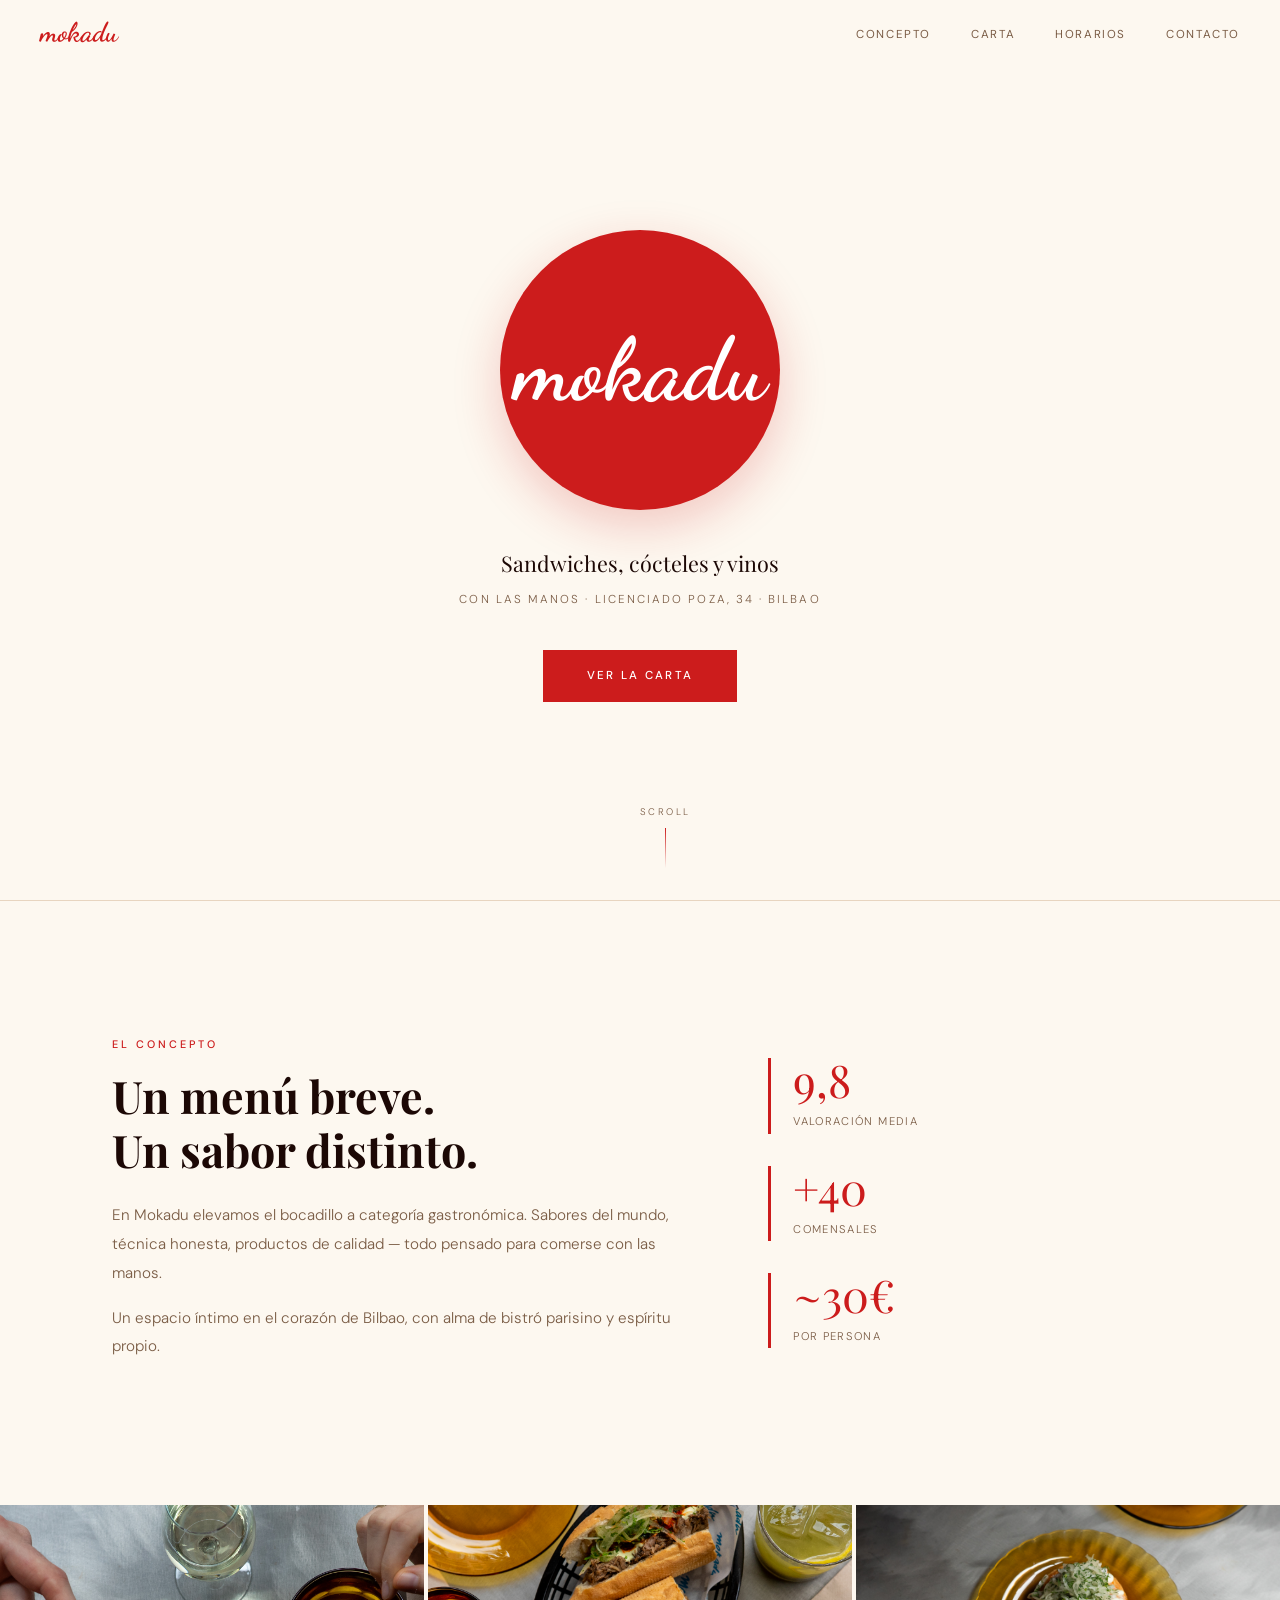
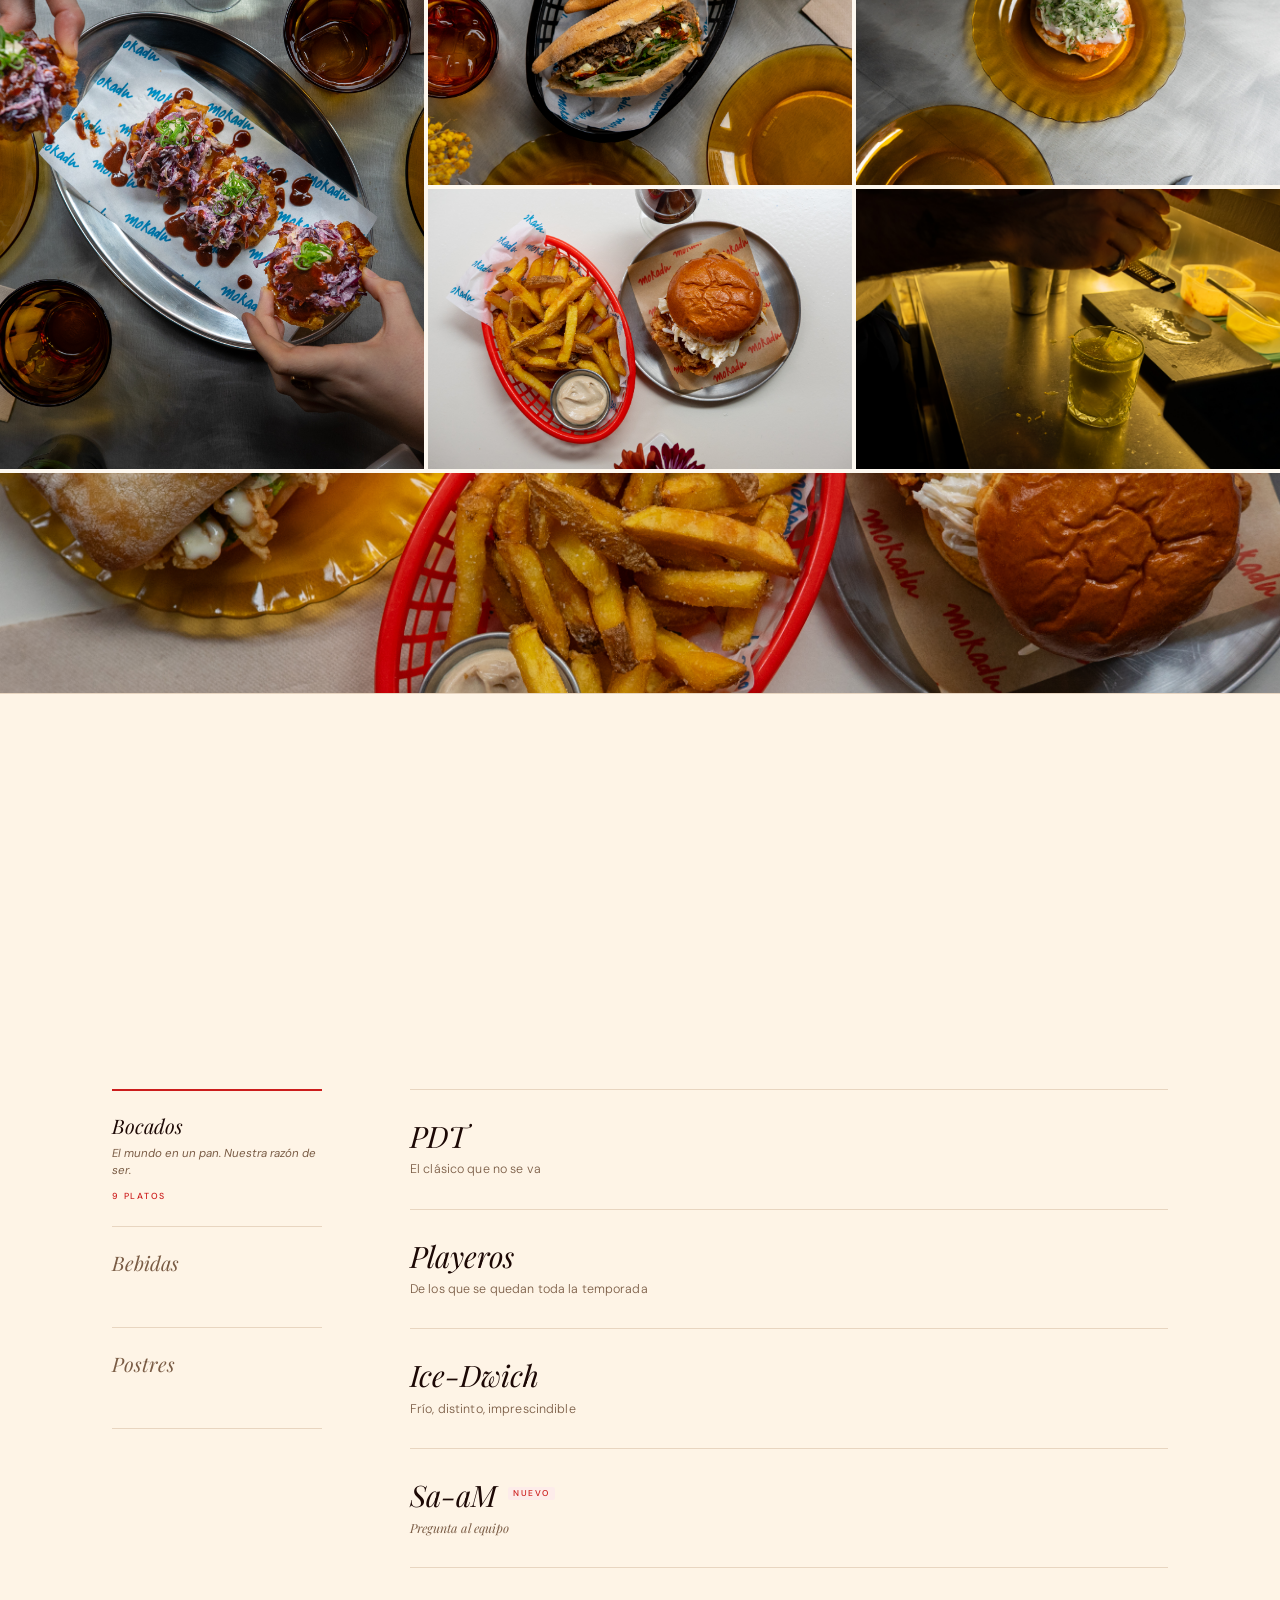
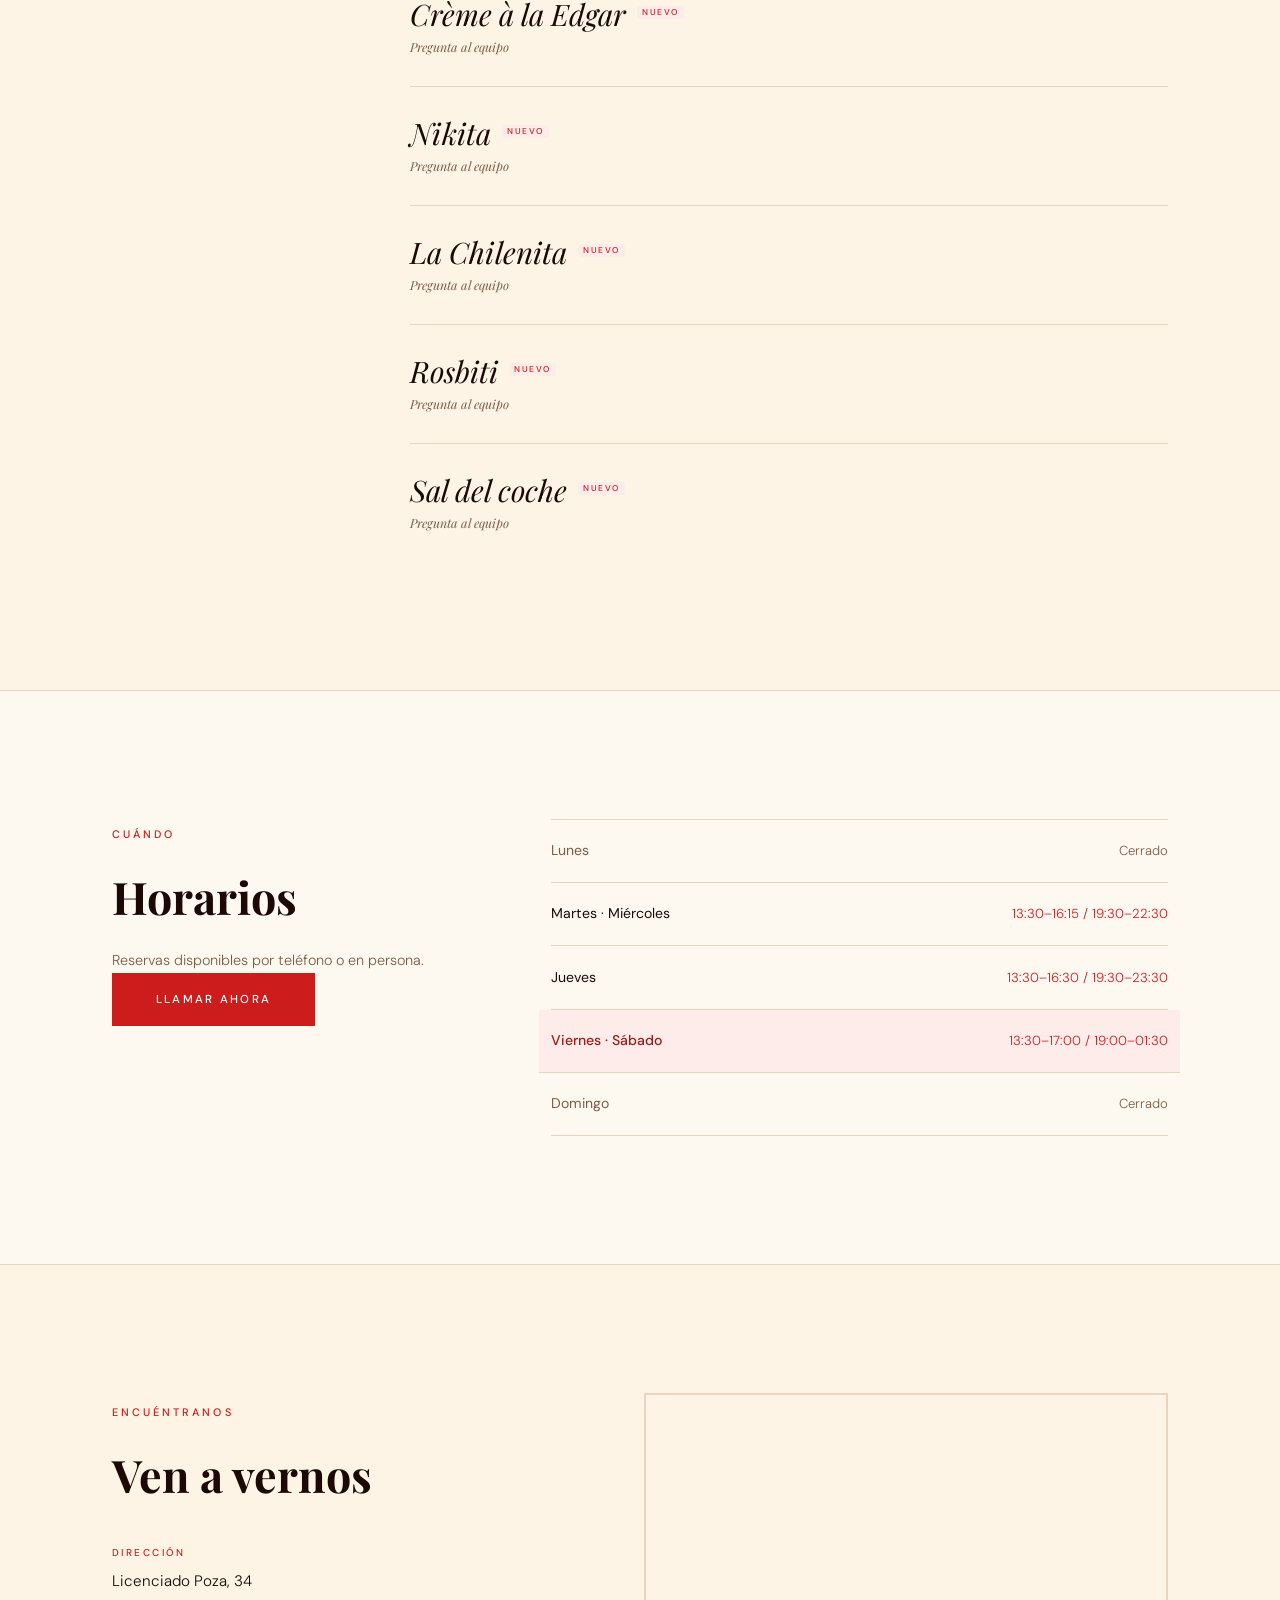
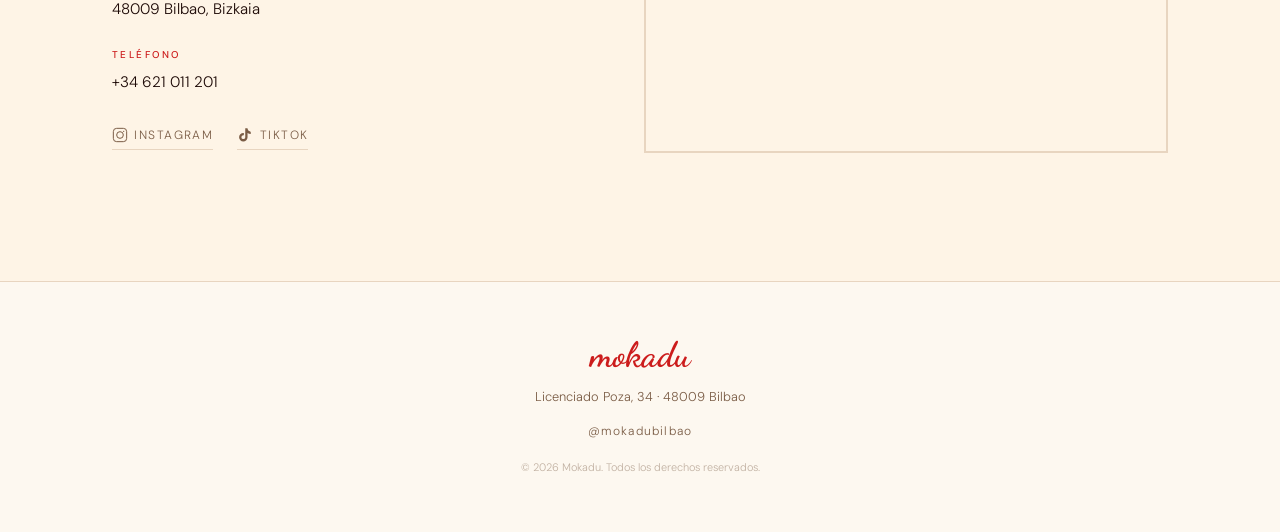
==== index.html @ d7fc2dd3 "redesign: carta — nav lateral, Playfair italic, animación fade escalonada Layout de dos columnas: na" ====
<!DOCTYPE html>
<html lang="es">
<head>
  <meta charset="UTF-8">
  <meta name="viewport" content="width=device-width, initial-scale=1.0">
  <meta name="description" content="MOKADU — Sandwiches, cócteles y vinos. Licenciado Poza, 34 · Bilbao.">
  <title>MOKADU — Bilbao</title>
  <link rel="preconnect" href="https://fonts.googleapis.com">
  <link rel="preconnect" href="https://fonts.gstatic.com" crossorigin>
  <link href="https://fonts.googleapis.com/css2?family=Dancing+Script:wght@700&family=Playfair+Display:ital,wght@0,400;0,700;1,400&family=DM+Sans:opsz,wght@9..40,300;9..40,400;9..40,500&display=swap" rel="stylesheet">
  <link rel="icon" type="image/svg+xml" href="favicon.svg">
  <link rel="stylesheet" href="css/style.css">
</head>
<body>

  <!-- NAV -->
  <nav id="nav">
    <a href="#hero" class="nav-logo">mokadu</a>
    <button class="nav-toggle" aria-label="Abrir menú" aria-expanded="false">
      <span></span><span></span><span></span>
    </button>
    <ul class="nav-links" role="list">
      <li><a href="#concepto">Concepto</a></li>
      <li><a href="#carta">Carta</a></li>
      <li><a href="#horarios">Horarios</a></li>
      <li><a href="#contacto">Contacto</a></li>
    </ul>
  </nav>

  <!-- HERO -->
  <section id="hero">
    <div class="hero-content">
      <div class="hero-logo-circle" aria-label="Mokadu">
        <span>mokadu</span>
      </div>
      <p class="hero-tagline">Sandwiches, cócteles y vinos</p>
      <p class="hero-sub">Con las manos · Licenciado Poza, 34 · Bilbao</p>
      <a href="#carta" class="btn-primary">Ver la carta</a>
    </div>
    <div class="hero-scroll" aria-hidden="true">
      <span>Scroll</span>
      <div class="scroll-line"></div>
    </div>
  </section>

  <!-- CONCEPTO -->
  <section id="concepto">
    <div class="container">
      <div class="concepto-grid">
        <div class="concepto-text reveal">
          <span class="section-label">El concepto</span>
          <h2>Un menú breve.<br>Un sabor distinto.</h2>
          <p>En Mokadu elevamos el bocadillo a categoría gastronómica. Sabores del mundo, técnica honesta, productos de calidad — todo pensado para comerse con las manos.</p>
          <p>Un espacio íntimo en el corazón de Bilbao, con alma de bistró parisino y espíritu propio.</p>
        </div>
        <div class="concepto-stats reveal">
          <div class="stat">
            <span class="stat-number">9,8</span>
            <span class="stat-label">Valoración media</span>
          </div>
          <div class="stat">
            <span class="stat-number">+40</span>
            <span class="stat-label">Comensales</span>
          </div>
          <div class="stat">
            <span class="stat-number">~30€</span>
            <span class="stat-label">Por persona</span>
          </div>
        </div>
      </div>
    </div>
  </section>

  <!-- FOTOS -->
  <section id="fotos" class="fotos-section">
    <div class="fotos-grid">
      <div class="foto-slot foto-slot--tall">
        <img src="img/foto-playeros.jpg" alt="Playeros — manos compartiendo el bocado estrella de Mokadu">
      </div>
      <div class="foto-slot">
        <img src="img/foto-porco-rosso.jpg" alt="Porco Rosso — bocadillo de cerdo deshilachado con encurtidos y cebolla">
      </div>
      <div class="foto-slot">
        <img src="img/foto-tostada.jpg" alt="Tostada Mokadu — presentación minimalista sobre plato ámbar">
      </div>
      <div class="foto-slot">
        <img src="img/foto-pdt.jpg" alt="PDT — bocadillo clásico con patatas fritas Mokadu">
      </div>
      <div class="foto-slot">
        <img src="img/foto-bar.jpg" alt="La barra de Mokadu — preparando cócteles de autor">
      </div>
      <div class="foto-slot foto-slot--wide">
        <img src="img/foto-mesa.jpg" alt="Mesa completa en Mokadu — bocadillos, patatas y vino">
      </div>
    </div>
  </section>

  <!-- CARTA -->
  <section id="carta">
    <div class="container">

      <div class="carta-header-inner reveal">
        <span class="section-label">Para picar</span>
        <h2>La carta</h2>
        <div class="title-rule">
          <span class="season">Verano · 2026</span>
        </div>
        <p class="carta-subtitle">Breve. Honesta. Siempre fresca.</p>
      </div>

      <div class="carta-grid reveal">

        <nav class="carta-nav" role="tablist" aria-label="Categorías de la carta">
          <button class="nav-btn active" data-tab="bocados" role="tab" aria-selected="true" aria-controls="panel-bocados">
            <span class="nav-name">Bocados</span>
            <span class="nav-desc">El mundo en un pan. Nuestra razón de ser.</span>
            <span class="nav-count">9 platos</span>
          </button>
          <button class="nav-btn" data-tab="bebidas" role="tab" aria-selected="false" aria-controls="panel-bebidas">
            <span class="nav-name">Bebidas</span>
            <span class="nav-desc">Cócteles de autor y vinos de pequeños productores.</span>
            <span class="nav-count">6 opciones</span>
          </button>
          <button class="nav-btn" data-tab="postres" role="tab" aria-selected="false" aria-controls="panel-postres">
            <span class="nav-name">Postres</span>
            <span class="nav-desc">Para cerrar con algo dulce y con carácter.</span>
            <span class="nav-count">2 dulces</span>
          </button>
        </nav>

        <div class="carta-panel">

          <ul class="dish-list active" id="panel-bocados" role="tabpanel">
            <li class="dish-item">
              <p class="dish-name">PDT</p>
              <p class="dish-desc">El clásico que no se va</p>
            </li>
            <li class="dish-item">
              <p class="dish-name">Playeros</p>
              <p class="dish-desc">De los que se quedan toda la temporada</p>
            </li>
            <li class="dish-item">
              <p class="dish-name">Ice-Dwich</p>
              <p class="dish-desc">Frío, distinto, imprescindible</p>
            </li>
            <li class="dish-item">
              <p class="dish-name">Sa-aM <span class="dish-tag">Nuevo</span></p>
              <p class="dish-ask">Pregunta al equipo</p>
            </li>
            <li class="dish-item">
              <p class="dish-name">Crème à la Edgar <span class="dish-tag">Nuevo</span></p>
              <p class="dish-ask">Pregunta al equipo</p>
            </li>
            <li class="dish-item">
              <p class="dish-name">Nikita <span class="dish-tag">Nuevo</span></p>
              <p class="dish-ask">Pregunta al equipo</p>
            </li>
            <li class="dish-item">
              <p class="dish-name">La Chilenita <span class="dish-tag">Nuevo</span></p>
              <p class="dish-ask">Pregunta al equipo</p>
            </li>
            <li class="dish-item">
              <p class="dish-name">Rosbiti <span class="dish-tag">Nuevo</span></p>
              <p class="dish-ask">Pregunta al equipo</p>
            </li>
            <li class="dish-item">
              <p class="dish-name">Sal del coche <span class="dish-tag">Nuevo</span></p>
              <p class="dish-ask">Pregunta al equipo</p>
            </li>
          </ul>

          <ul class="dish-list" id="panel-bebidas" role="tabpanel">
            <li class="dish-item">
              <p class="dish-name">Espresso Martini</p>
              <p class="dish-desc">Vodka · licor de café · espresso</p>
            </li>
            <li class="dish-item">
              <p class="dish-name">Margabirra</p>
              <p class="dish-desc">Margarita frozen con cerveza artesana</p>
            </li>
            <li class="dish-item">
              <p class="dish-name">Margarita Frozen</p>
              <p class="dish-desc">Tequila · triple sec · lima</p>
            </li>
            <li class="dish-item">
              <p class="dish-name">Porn Star</p>
              <p class="dish-desc">Vodka · fruta de la pasión · prosecco</p>
            </li>
            <li class="dish-item">
              <p class="dish-name">Lemonada de Albahaca</p>
              <p class="dish-desc">Sin alcohol · limón · albahaca fresca · soda</p>
            </li>
            <li class="dish-item">
              <p class="dish-name">Vinos</p>
              <p class="dish-desc">Selección de pequeños productores curada por Inés</p>
            </li>
          </ul>

          <ul class="dish-list" id="panel-postres" role="tabpanel">
            <li class="dish-item">
              <p class="dish-name">Brigadeiros</p>
              <p class="dish-desc">De @ana_clara_paula_ · dulce brasileño</p>
            </li>
            <li class="dish-item">
              <p class="dish-name">Sorbete de limón & cava</p>
              <p class="dish-desc">Fresco, refrescante, de verano</p>
            </li>
          </ul>

        </div>
      </div>
    </div>
  </section>

  <!-- HORARIOS -->
  <section id="horarios">
    <div class="container">
      <div class="horarios-grid">
        <div class="horarios-intro reveal">
          <span class="section-label">Cuándo</span>
          <h2>Horarios</h2>
          <p>Reservas disponibles por teléfono o en persona.</p>
          <a href="tel:+34621011201" class="btn-primary">Llamar ahora</a>
        </div>
        <div class="horarios-tabla reveal">
          <div class="dia-row closed">
            <span class="dia">Lunes</span>
            <span class="hora">Cerrado</span>
          </div>
          <div class="dia-row">
            <span class="dia">Martes · Miércoles</span>
            <span class="hora">13:30–16:15 / 19:30–22:30</span>
          </div>
          <div class="dia-row">
            <span class="dia">Jueves</span>
            <span class="hora">13:30–16:30 / 19:30–23:30</span>
          </div>
          <div class="dia-row highlight">
            <span class="dia">Viernes · Sábado</span>
            <span class="hora">13:30–17:00 / 19:00–01:30</span>
          </div>
          <div class="dia-row closed">
            <span class="dia">Domingo</span>
            <span class="hora">Cerrado</span>
          </div>
        </div>
      </div>
    </div>
  </section>

  <!-- CONTACTO -->
  <section id="contacto">
    <div class="container">
      <div class="contacto-grid">
        <div class="contacto-info reveal">
          <span class="section-label">Encuéntranos</span>
          <h2>Ven a vernos</h2>
          <div class="contacto-dato">
            <span class="dato-label">Dirección</span>
            <span class="dato-valor">Licenciado Poza, 34<br>48009 Bilbao, Bizkaia</span>
          </div>
          <div class="contacto-dato">
            <span class="dato-label">Teléfono</span>
            <a href="tel:+34621011201" class="dato-valor link">+34 621 011 201</a>
          </div>
          <div class="contacto-social">
            <a href="https://www.instagram.com/mokadubilbao" target="_blank" rel="noopener noreferrer">
              <svg width="16" height="16" fill="none" stroke="currentColor" stroke-width="1.5" viewBox="0 0 24 24"><rect x="2" y="2" width="20" height="20" rx="5"/><circle cx="12" cy="12" r="5"/><circle cx="17.5" cy="6.5" r="1" fill="currentColor" stroke="none"/></svg>
              Instagram
            </a>
            <a href="https://www.tiktok.com/@mokadu.bilbao" target="_blank" rel="noopener noreferrer">
              <svg width="16" height="16" fill="currentColor" viewBox="0 0 24 24"><path d="M19.59 6.69a4.83 4.83 0 0 1-3.77-4.25V2h-3.45v13.67a2.89 2.89 0 0 1-2.88 2.5 2.89 2.89 0 0 1-2.89-2.89 2.89 2.89 0 0 1 2.89-2.89c.28 0 .54.04.79.1V9.01a6.3 6.3 0 0 0-.79-.05 6.34 6.34 0 0 0-6.34 6.34 6.34 6.34 0 0 0 6.34 6.34 6.34 6.34 0 0 0 6.33-6.34V8.93a8.19 8.19 0 0 0 4.79 1.54V7.02a4.86 4.86 0 0 1-1.02-.33z"/></svg>
              TikTok
            </a>
          </div>
        </div>
        <div class="contacto-mapa reveal">
          <iframe
            src="https://www.google.com/maps/embed?pb=!1m18!1m12!1m3!1d2906.24!2d-2.9281!3d43.2627!2m3!1f0!2f0!3f0!3m2!1i1024!2i768!4f13.1!3m3!1m2!1s0xd4e4f87c2b9e37d%3A0x0!2sLicenciado+Poza%2C+34%2C+48009+Bilbao!5e0!3m2!1ses!2ses!4v1"
            loading="lazy"
            referrerpolicy="no-referrer-when-downgrade"
            title="Ubicación de MOKADU en Bilbao"
            allowfullscreen>
          </iframe>
        </div>
      </div>
    </div>
  </section>

  <!-- FOOTER -->
  <footer>
    <div class="container">
      <div class="footer-inner">
        <span class="footer-logo">mokadu</span>
        <p>Licenciado Poza, 34 · 48009 Bilbao</p>
        <div class="footer-social">
          <a href="https://www.instagram.com/mokadubilbao" target="_blank" rel="noopener noreferrer">@mokadubilbao</a>
        </div>
        <p class="footer-copy">© 2026 Mokadu. Todos los derechos reservados.</p>
      </div>
    </div>
  </footer>

  <script src="js/main.js"></script>
</body>
</html>
---- css/style.css ----
/* =====================================
   MOKADU — Estilos
   ===================================== */

:root {
  --bg:       #fdf8f0;
  --bg-2:     #fef4e6;
  --fg:       #1c0805;
  --fg-muted: #7a5c45;
  --red:      #cc1c1c;
  --red-dk:   #9e1a17;
  --red-lt:   #fdecea;
  --green:    #2e6032;
  --border:   #e8d5c0;
  --serif:    'Playfair Display', Georgia, serif;
  --sans:     'DM Sans', system-ui, sans-serif;
  --script:   'Dancing Script', cursive;
  --ease:     cubic-bezier(0.25, 0.46, 0.45, 0.94);
}

*, *::before, *::after { box-sizing: border-box; margin: 0; padding: 0; }
html { scroll-behavior: smooth; }

body {
  background: var(--bg);
  color: var(--fg);
  font-family: var(--sans);
  font-weight: 300;
  line-height: 1.7;
  overflow-x: hidden;
}

img { max-width: 100%; display: block; }
a { color: inherit; }

.container {
  max-width: 1120px;
  margin: 0 auto;
  padding: 0 2rem;
}

.section-label {
  display: inline-block;
  font-size: 0.68rem;
  font-weight: 500;
  letter-spacing: 0.28em;
  text-transform: uppercase;
  color: var(--red);
  margin-bottom: 1rem;
}

.hidden { display: none !important; }

/* ── REVEAL ── */
.reveal {
  opacity: 0;
  transform: translateY(24px);
  transition: opacity 0.7s var(--ease), transform 0.7s var(--ease);
}
.reveal.visible { opacity: 1; transform: none; }

/* ── NAV ── */
#nav {
  position: fixed;
  inset: 0 0 auto;
  z-index: 200;
  display: flex;
  align-items: center;
  justify-content: space-between;
  padding: 1.2rem 2.5rem;
  transition: background 0.4s var(--ease), padding 0.4s var(--ease), box-shadow 0.4s;
}

#nav.scrolled {
  background: rgba(253, 248, 240, 0.96);
  backdrop-filter: blur(12px);
  -webkit-backdrop-filter: blur(12px);
  padding: 0.8rem 2.5rem;
  box-shadow: 0 1px 0 var(--border);
}

.nav-logo {
  font-family: var(--script);
  font-size: 1.7rem;
  font-weight: 700;
  color: var(--red);
  text-decoration: none;
  line-height: 1;
}

.nav-links {
  list-style: none;
  display: flex;
  gap: 2.5rem;
}

.nav-links a {
  font-size: 0.72rem;
  font-weight: 400;
  letter-spacing: 0.14em;
  text-transform: uppercase;
  color: var(--fg-muted);
  text-decoration: none;
  transition: color 0.3s;
}
.nav-links a:hover { color: var(--red); }

.nav-toggle {
  display: none;
  flex-direction: column;
  gap: 5px;
  background: none;
  border: none;
  cursor: pointer;
  padding: 6px;
  z-index: 10;
}
.nav-toggle span {
  display: block;
  width: 22px;
  height: 1.5px;
  background: var(--fg);
  transition: transform 0.35s var(--ease), opacity 0.35s;
}
.nav-toggle.open span:nth-child(1) { transform: translateY(6.5px) rotate(45deg); }
.nav-toggle.open span:nth-child(2) { opacity: 0; }
.nav-toggle.open span:nth-child(3) { transform: translateY(-6.5px) rotate(-45deg); }

/* ── HERO ── */
#hero {
  min-height: 100svh;
  display: flex;
  align-items: center;
  justify-content: center;
  text-align: center;
  padding: 7rem 2rem 5rem;
  background: var(--bg);
}

.hero-content { max-width: 600px; }

/* Logo círculo rojo — igual que en Instagram */
.hero-logo-circle {
  width: clamp(180px, 28vw, 280px);
  height: clamp(180px, 28vw, 280px);
  border-radius: 50%;
  background: var(--red);
  display: flex;
  align-items: center;
  justify-content: center;
  margin: 0 auto 2.2rem;
  box-shadow: 0 16px 48px rgba(204,28,28,0.22);
  opacity: 0;
  animation: scaleIn 0.8s var(--ease) 0.2s forwards;
}

.hero-logo-circle span {
  font-family: var(--script);
  font-size: clamp(2.8rem, 7vw, 5.5rem);
  font-weight: 700;
  color: #fff;
  line-height: 1;
  user-select: none;
}

.hero-tagline {
  font-family: var(--serif);
  font-size: clamp(1rem, 2.2vw, 1.35rem);
  font-weight: 400;
  color: var(--fg);
  margin-bottom: 0.5rem;
  opacity: 0;
  animation: fadeUp 0.9s var(--ease) 0.65s forwards;
}

.hero-sub {
  font-size: 0.72rem;
  letter-spacing: 0.18em;
  text-transform: uppercase;
  color: var(--fg-muted);
  margin-bottom: 2.5rem;
  opacity: 0;
  animation: fadeUp 0.9s var(--ease) 0.8s forwards;
}

.btn-primary {
  display: inline-block;
  padding: 0.9rem 2.6rem;
  background: var(--red);
  color: #fff;
  text-decoration: none;
  font-size: 0.72rem;
  font-weight: 500;
  letter-spacing: 0.2em;
  text-transform: uppercase;
  border: 2px solid var(--red);
  transition: background 0.3s, color 0.3s;
  opacity: 0;
  animation: fadeUp 0.9s var(--ease) 0.95s forwards;
}
.btn-primary:hover { background: transparent; color: var(--red); }

.btn-outline {
  display: inline-block;
  margin-top: 1.8rem;
  padding: 0.8rem 2rem;
  border: 2px solid var(--red);
  color: var(--red);
  text-decoration: none;
  font-size: 0.72rem;
  font-weight: 500;
  letter-spacing: 0.18em;
  text-transform: uppercase;
  transition: background 0.3s, color 0.3s;
}
.btn-outline:hover { background: var(--red); color: #fff; }

.hero-scroll {
  position: absolute;
  bottom: 2rem;
  left: 50%;
  transform: translateX(-50%);
  display: flex;
  flex-direction: column;
  align-items: center;
  gap: 0.5rem;
  opacity: 0;
  animation: fadeUp 1s var(--ease) 1.2s forwards;
}
.hero-scroll span {
  font-size: 0.6rem;
  letter-spacing: 0.25em;
  text-transform: uppercase;
  color: var(--fg-muted);
}
.scroll-line {
  width: 1px;
  height: 40px;
  background: linear-gradient(to bottom, var(--red), transparent);
  transform-origin: top;
  animation: scrollPulse 2.2s ease infinite;
}

/* Añadir position:relative al hero para el scroll indicator */
#hero { position: relative; }

@keyframes fadeUp {
  from { opacity: 0; transform: translateY(18px); }
  to   { opacity: 1; transform: none; }
}
@keyframes scaleIn {
  from { opacity: 0; transform: scale(0.75); }
  to   { opacity: 1; transform: scale(1); }
}
@keyframes scrollPulse {
  0%   { transform: scaleY(0); opacity: 0; }
  30%  { opacity: 1; }
  70%  { transform: scaleY(1); opacity: 1; }
  100% { transform: scaleY(1); opacity: 0; }
}

/* ── CONCEPTO ── */
#concepto {
  padding: 8rem 0;
  border-top: 1px solid var(--border);
}

.concepto-grid {
  display: grid;
  grid-template-columns: 1.4fr 1fr;
  gap: 6rem;
  align-items: center;
}

.concepto-text h2 {
  font-family: var(--serif);
  font-size: clamp(2rem, 3.5vw, 3rem);
  line-height: 1.2;
  margin-bottom: 1.5rem;
}

.concepto-text p {
  color: var(--fg-muted);
  font-size: 0.95rem;
  line-height: 1.9;
  margin-bottom: 1rem;
}

.concepto-stats { display: flex; flex-direction: column; gap: 2rem; }

.stat {
  border-left: 3px solid var(--red);
  padding-left: 1.4rem;
}

.stat-number {
  display: block;
  font-family: var(--serif);
  font-size: 2.8rem;
  line-height: 1;
  color: var(--red);
  margin-bottom: 0.2rem;
}

.stat-label {
  font-size: 0.7rem;
  letter-spacing: 0.12em;
  text-transform: uppercase;
  color: var(--fg-muted);
}

/* ── FOTOS ── */
.fotos-section {
  padding: 0;
  overflow: hidden;
}

.fotos-grid {
  display: grid;
  grid-template-columns: repeat(3, 1fr);
  grid-template-rows: 280px 280px 220px;
  gap: 4px;
}

.foto-slot {
  overflow: hidden;
  background: #1c0805;
}

.foto-slot img {
  width: 100%;
  height: 100%;
  object-fit: cover;
  transition: transform 0.6s var(--ease);
}

.foto-slot:hover img { transform: scale(1.04); }

.foto-slot--tall { grid-row: span 2; }
.foto-slot--wide { grid-column: span 3; }

/* ── CARTA ── */
#carta {
  padding: 8rem 0;
  background: var(--bg-2);
  border-top: 1px solid var(--border);
}

.carta-header-inner { margin-bottom: 5rem; }

.carta-header-inner h2 {
  font-family: var(--serif);
  font-size: clamp(2.6rem, 6vw, 4.4rem);
  font-weight: 400;
  font-style: italic;
  line-height: 0.93;
  letter-spacing: -0.02em;
  text-wrap: balance;
  margin-bottom: 1.4rem;
}

.title-rule {
  display: flex;
  align-items: center;
  gap: 1.4rem;
  margin-bottom: 0.9rem;
}
.title-rule::before {
  content: '';
  flex: 1;
  height: 1px;
  background: var(--red);
}
.title-rule .season {
  font-family: var(--serif);
  font-style: italic;
  font-size: 0.82rem;
  color: var(--fg-muted);
  white-space: nowrap;
}
.title-rule::after {
  content: '';
  width: 4px; height: 4px;
  border-radius: 50%;
  background: var(--red);
  flex-shrink: 0;
}

.carta-subtitle {
  font-size: 0.8rem;
  color: var(--fg-muted);
  letter-spacing: 0.02em;
}

.carta-grid {
  display: grid;
  grid-template-columns: 210px 1fr;
  gap: 0 5.5rem;
  align-items: start;
}

/* Left nav */
.carta-nav {
  position: sticky;
  top: 6rem;
  display: flex;
  flex-direction: column;
}

.nav-btn {
  background: none;
  border: none;
  text-align: left;
  cursor: pointer;
  padding: 1.5rem 0;
  border-top: 1px solid var(--border);
  position: relative;
  font-family: var(--sans);
}
.nav-btn:last-child { border-bottom: 1px solid var(--border); }

.nav-btn::before {
  content: '';
  position: absolute;
  top: -1px; left: 0;
  height: 2px;
  background: var(--red);
  width: 0;
  transition: width 0.4s var(--ease);
}
.nav-btn.active::before { width: 100%; }

.nav-name {
  display: block;
  font-family: var(--serif);
  font-size: 1.25rem;
  font-weight: 400;
  font-style: italic;
  line-height: 1.2;
  color: var(--fg-muted);
  transition: color 0.2s;
  margin-bottom: 0.4rem;
}
.nav-btn.active .nav-name { color: var(--fg); }
.nav-btn:not(.active):hover .nav-name { color: var(--fg); opacity: 0.6; }

.nav-desc {
  display: block;
  font-size: 0.72rem;
  font-style: italic;
  color: var(--border);
  line-height: 1.55;
  max-height: 0;
  overflow: hidden;
  transition: max-height 0.35s var(--ease), color 0.2s;
}
.nav-btn.active .nav-desc { color: var(--fg-muted); max-height: 4rem; }

.nav-count {
  display: block;
  font-size: 0.55rem;
  font-weight: 500;
  letter-spacing: 0.2em;
  text-transform: uppercase;
  color: var(--red);
  margin-top: 0.6rem;
  opacity: 0;
  transition: opacity 0.25s;
}
.nav-btn.active .nav-count { opacity: 1; }
.nav-btn:focus-visible { outline: 1px solid var(--red); outline-offset: 3px; }

/* Right panel */
.carta-panel { position: relative; min-height: 300px; }

.dish-list {
  list-style: none;
  opacity: 0;
  pointer-events: none;
  position: absolute;
  top: 0; left: 0; right: 0;
  transition: opacity 0.25s var(--ease);
}
.dish-list.active {
  opacity: 1;
  pointer-events: auto;
  position: relative;
}

.dish-item {
  border-top: 1px solid var(--border);
  padding: 1.8rem 0;
  position: relative;
  opacity: 0;
  transform: translateY(6px);
  transition: opacity 0.38s var(--ease), transform 0.38s var(--ease);
}
.dish-list:last-child .dish-item:last-child { border-bottom: 1px solid var(--border); }
.dish-list.active .dish-item { opacity: 1; transform: none; }
.dish-list.active .dish-item:nth-child(1) { transition-delay: 0.04s; }
.dish-list.active .dish-item:nth-child(2) { transition-delay: 0.08s; }
.dish-list.active .dish-item:nth-child(3) { transition-delay: 0.12s; }
.dish-list.active .dish-item:nth-child(4) { transition-delay: 0.16s; }
.dish-list.active .dish-item:nth-child(5) { transition-delay: 0.20s; }
.dish-list.active .dish-item:nth-child(6) { transition-delay: 0.24s; }
.dish-list.active .dish-item:nth-child(7) { transition-delay: 0.28s; }
.dish-list.active .dish-item:nth-child(8) { transition-delay: 0.32s; }
.dish-list.active .dish-item:nth-child(9) { transition-delay: 0.36s; }

.dish-item::after {
  content: '';
  position: absolute;
  bottom: 0; left: 0;
  height: 1.5px; width: 0;
  background: var(--red);
  transition: width 0.35s var(--ease);
}
.dish-item:hover::after { width: 100%; }

.dish-name {
  font-family: var(--serif);
  font-size: clamp(1.45rem, 2.8vw, 1.85rem);
  font-weight: 400;
  font-style: italic;
  color: var(--fg);
  line-height: 1.15;
  display: flex;
  align-items: center;
  flex-wrap: wrap;
  gap: 0.7rem;
  margin-bottom: 0.4rem;
  transition: color 0.2s;
}
.dish-item:hover .dish-name { color: var(--red-dk); }

.dish-tag {
  font-family: var(--sans);
  font-style: normal;
  font-size: 0.53rem;
  font-weight: 500;
  letter-spacing: 0.18em;
  text-transform: uppercase;
  color: var(--red);
  background: var(--red-lt);
  padding: 0.2em 0.6em 0.15em;
  border-radius: 2px;
  flex-shrink: 0;
  position: relative;
  top: -1px;
}

.dish-desc {
  font-size: 0.78rem;
  color: var(--fg-muted);
  line-height: 1.65;
  letter-spacing: 0.01em;
}

.dish-ask {
  font-family: var(--serif);
  font-style: italic;
  font-size: 0.78rem;
  color: var(--fg-muted);
  line-height: 1.6;
}

/* ── HORARIOS ── */
#horarios {
  padding: 8rem 0;
  border-top: 1px solid var(--border);
}

.horarios-grid {
  display: grid;
  grid-template-columns: 1fr 1.8fr;
  gap: 6rem;
  align-items: start;
}

.horarios-intro h2 {
  font-family: var(--serif);
  font-size: clamp(2rem, 3.5vw, 3rem);
  margin-bottom: 0.75rem;
}
.horarios-intro p {
  font-size: 0.9rem;
  color: var(--fg-muted);
  line-height: 1.8;
}

.horarios-tabla { display: flex; flex-direction: column; }

.dia-row {
  display: flex;
  justify-content: space-between;
  align-items: baseline;
  gap: 1.5rem;
  padding: 1.2rem 0;
  border-bottom: 1px solid var(--border);
}
.dia-row:first-child { border-top: 1px solid var(--border); }

.dia { font-size: 0.88rem; color: var(--fg); font-weight: 400; }
.hora { font-size: 0.82rem; color: var(--red); text-align: right; }

.dia-row.closed .dia,
.dia-row.closed .hora { color: var(--fg-muted); }

.dia-row.highlight { background: var(--red-lt); margin: 0 -0.75rem; padding: 1.2rem 0.75rem; }
.dia-row.highlight .dia { color: var(--red-dk); font-weight: 500; }

/* ── CONTACTO ── */
#contacto {
  padding: 8rem 0;
  background: var(--bg-2);
  border-top: 1px solid var(--border);
}

.contacto-grid {
  display: grid;
  grid-template-columns: 1fr 1.2fr;
  gap: 6rem;
  align-items: center;
}

.contacto-info h2 {
  font-family: var(--serif);
  font-size: clamp(2rem, 3.5vw, 3rem);
  margin-bottom: 2rem;
}

.contacto-dato { margin-bottom: 1.5rem; }

.dato-label {
  display: block;
  font-size: 0.62rem;
  letter-spacing: 0.25em;
  text-transform: uppercase;
  color: var(--red);
  margin-bottom: 0.3rem;
  font-weight: 500;
}

.dato-valor {
  font-size: 0.95rem;
  color: var(--fg);
  line-height: 1.7;
  text-decoration: none;
}
.dato-valor.link { transition: color 0.3s; }
.dato-valor.link:hover { color: var(--red); }

.contacto-social {
  display: flex;
  gap: 1.5rem;
  margin-top: 1.8rem;
  flex-wrap: wrap;
}
.contacto-social a {
  display: flex;
  align-items: center;
  gap: 0.4rem;
  text-decoration: none;
  font-size: 0.75rem;
  letter-spacing: 0.12em;
  text-transform: uppercase;
  color: var(--fg-muted);
  padding-bottom: 0.25rem;
  border-bottom: 1px solid var(--border);
  transition: color 0.3s, border-color 0.3s;
}
.contacto-social a:hover { color: var(--red); border-bottom-color: var(--red); }

.contacto-mapa iframe {
  width: 100%;
  height: 360px;
  border: 2px solid var(--border);
  display: block;
}

/* ── FOOTER ── */
footer {
  padding: 3.5rem 0;
  text-align: center;
  border-top: 1px solid var(--border);
}

.footer-inner {
  display: flex;
  flex-direction: column;
  align-items: center;
  gap: 0.5rem;
}

.footer-logo {
  font-family: var(--script);
  font-size: 2.2rem;
  font-weight: 700;
  color: var(--red);
  line-height: 1;
  margin-bottom: 0.3rem;
}

footer p { font-size: 0.8rem; color: var(--fg-muted); }

.footer-social a {
  font-size: 0.75rem;
  letter-spacing: 0.1em;
  color: var(--fg-muted);
  text-decoration: none;
  transition: color 0.3s;
}
.footer-social a:hover { color: var(--red); }

.footer-copy { font-size: 0.68rem !important; opacity: 0.45; margin-top: 0.4rem; }

/* ── RESPONSIVE ── */
@media (max-width: 768px) {
  .concepto-grid,
  .horarios-grid,
  .contacto-grid { grid-template-columns: 1fr; gap: 3rem; }

  .concepto-stats { flex-direction: row; gap: 2rem; flex-wrap: wrap; }

  .contacto-mapa { order: -1; }
  .contacto-mapa iframe { height: 240px; }

  .fotos-grid {
    grid-template-columns: 1fr 1fr;
    grid-template-rows: 220px 220px 220px 180px;
  }
  .foto-slot--tall { grid-row: span 2; }
  .foto-slot--wide { grid-column: span 2; }
}

@media (max-width: 640px) {
  #nav { padding: 1rem 1.5rem; }
  #nav.scrolled { padding: 0.7rem 1.5rem; }

  .nav-links {
    display: none;
    position: fixed;
    inset: 0;
    background: var(--bg);
    flex-direction: column;
    align-items: center;
    justify-content: center;
    gap: 2.5rem;
    z-index: 5;
  }
  .nav-links.open { display: flex; }
  .nav-links a { font-size: 1.2rem; letter-spacing: 0.12em; color: var(--fg); }
  .nav-toggle { display: flex; }

  .container { padding: 0 1.25rem; }

  #concepto, #carta, #horarios, #contacto { padding: 5rem 0; }

  .concepto-stats { flex-direction: column; gap: 1.5rem; }

  .carta-grid { grid-template-columns: 1fr; gap: 0; }
  .carta-nav {
    position: static;
    flex-direction: row;
    overflow-x: auto;
    border-bottom: 1px solid var(--border);
    margin-bottom: 2.5rem;
    gap: 0;
  }
  .nav-btn { border-top: none; border-bottom: none; padding: 0.9rem 1.5rem 1rem; white-space: nowrap; flex-shrink: 0; }
  .nav-btn:last-child { border-bottom: none; }
  .nav-btn::before { top: auto; bottom: -1px; height: 2px; }
  .nav-btn.active::before { width: 100%; }
  .nav-desc { display: none; }
  .nav-name { font-size: 1rem; }

  .dia-row { flex-direction: column; gap: 0.2rem; }
  .hora { text-align: left; }

  .fotos-grid {
    grid-template-columns: 1fr;
    grid-template-rows: auto;
  }
  .foto-slot { height: 240px; }
  .foto-slot--tall { grid-row: span 1; height: 240px; }
  .foto-slot--wide { grid-column: span 1; }
}
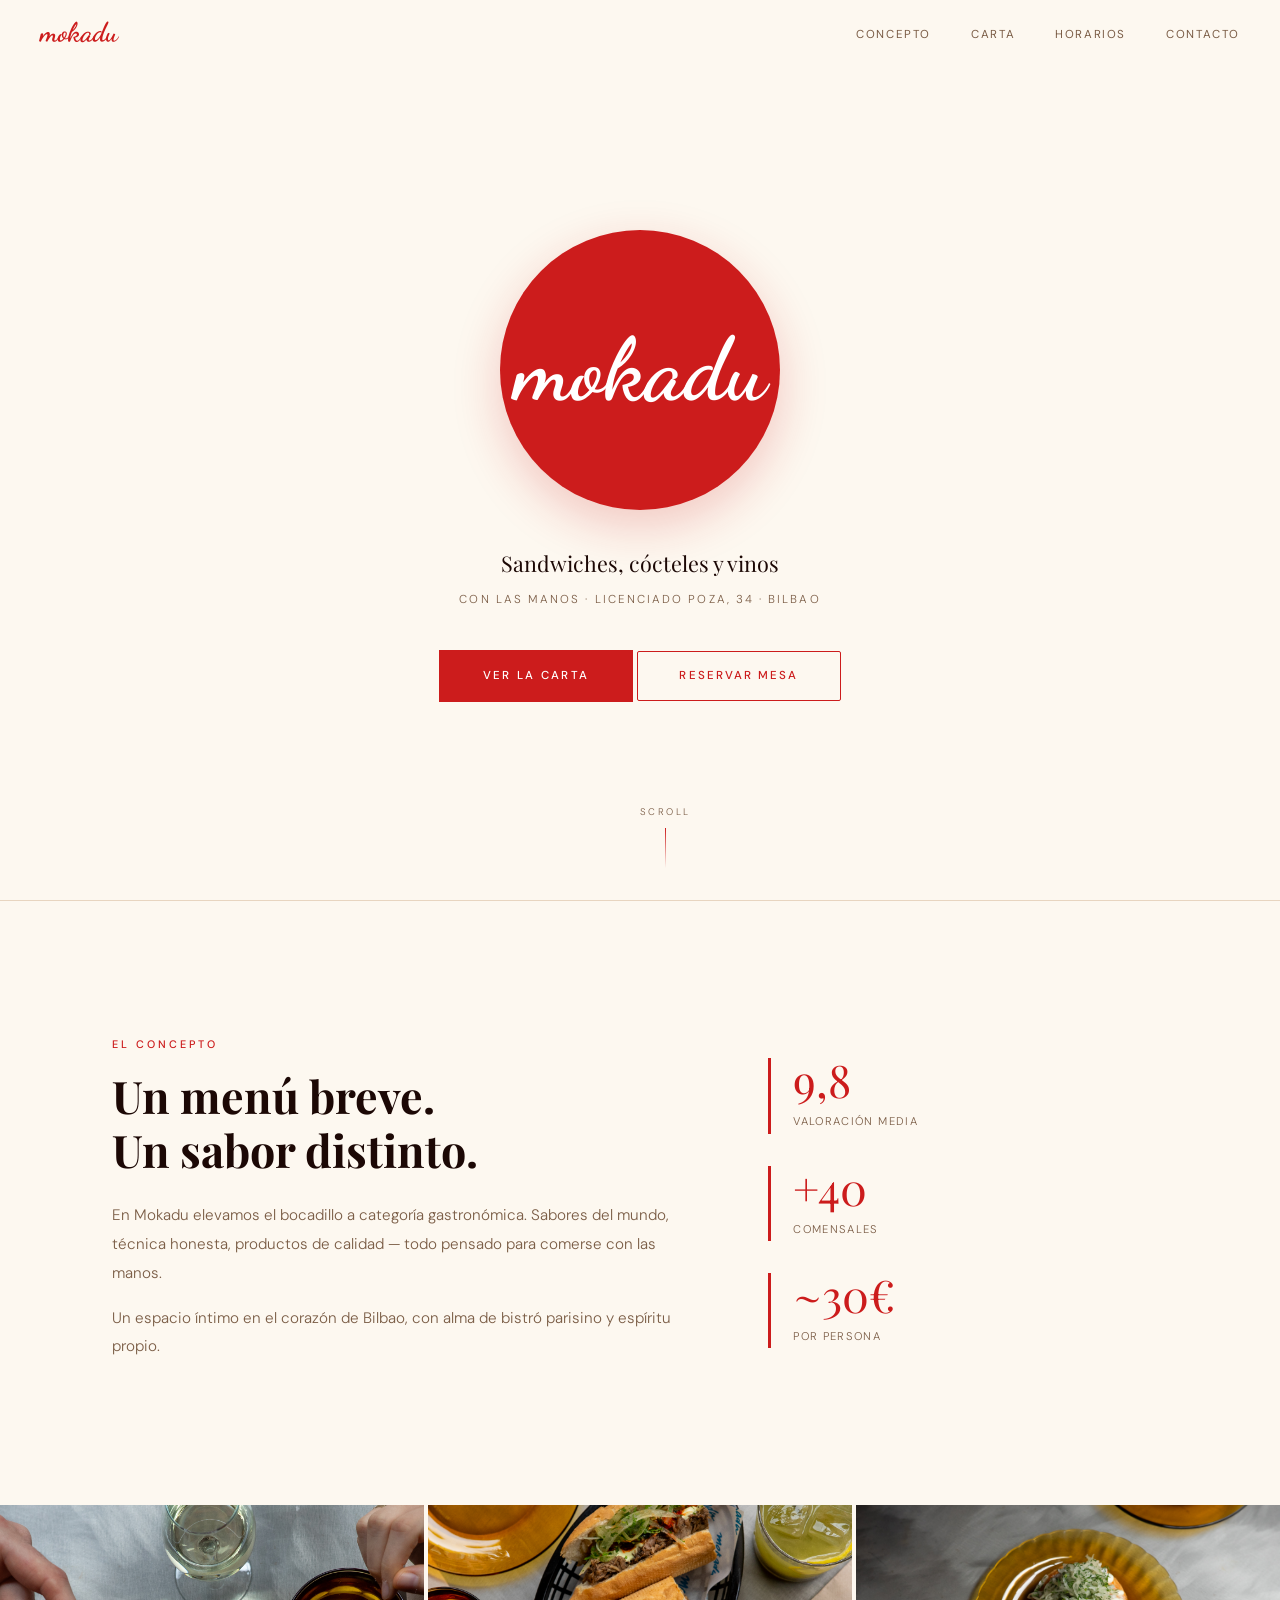
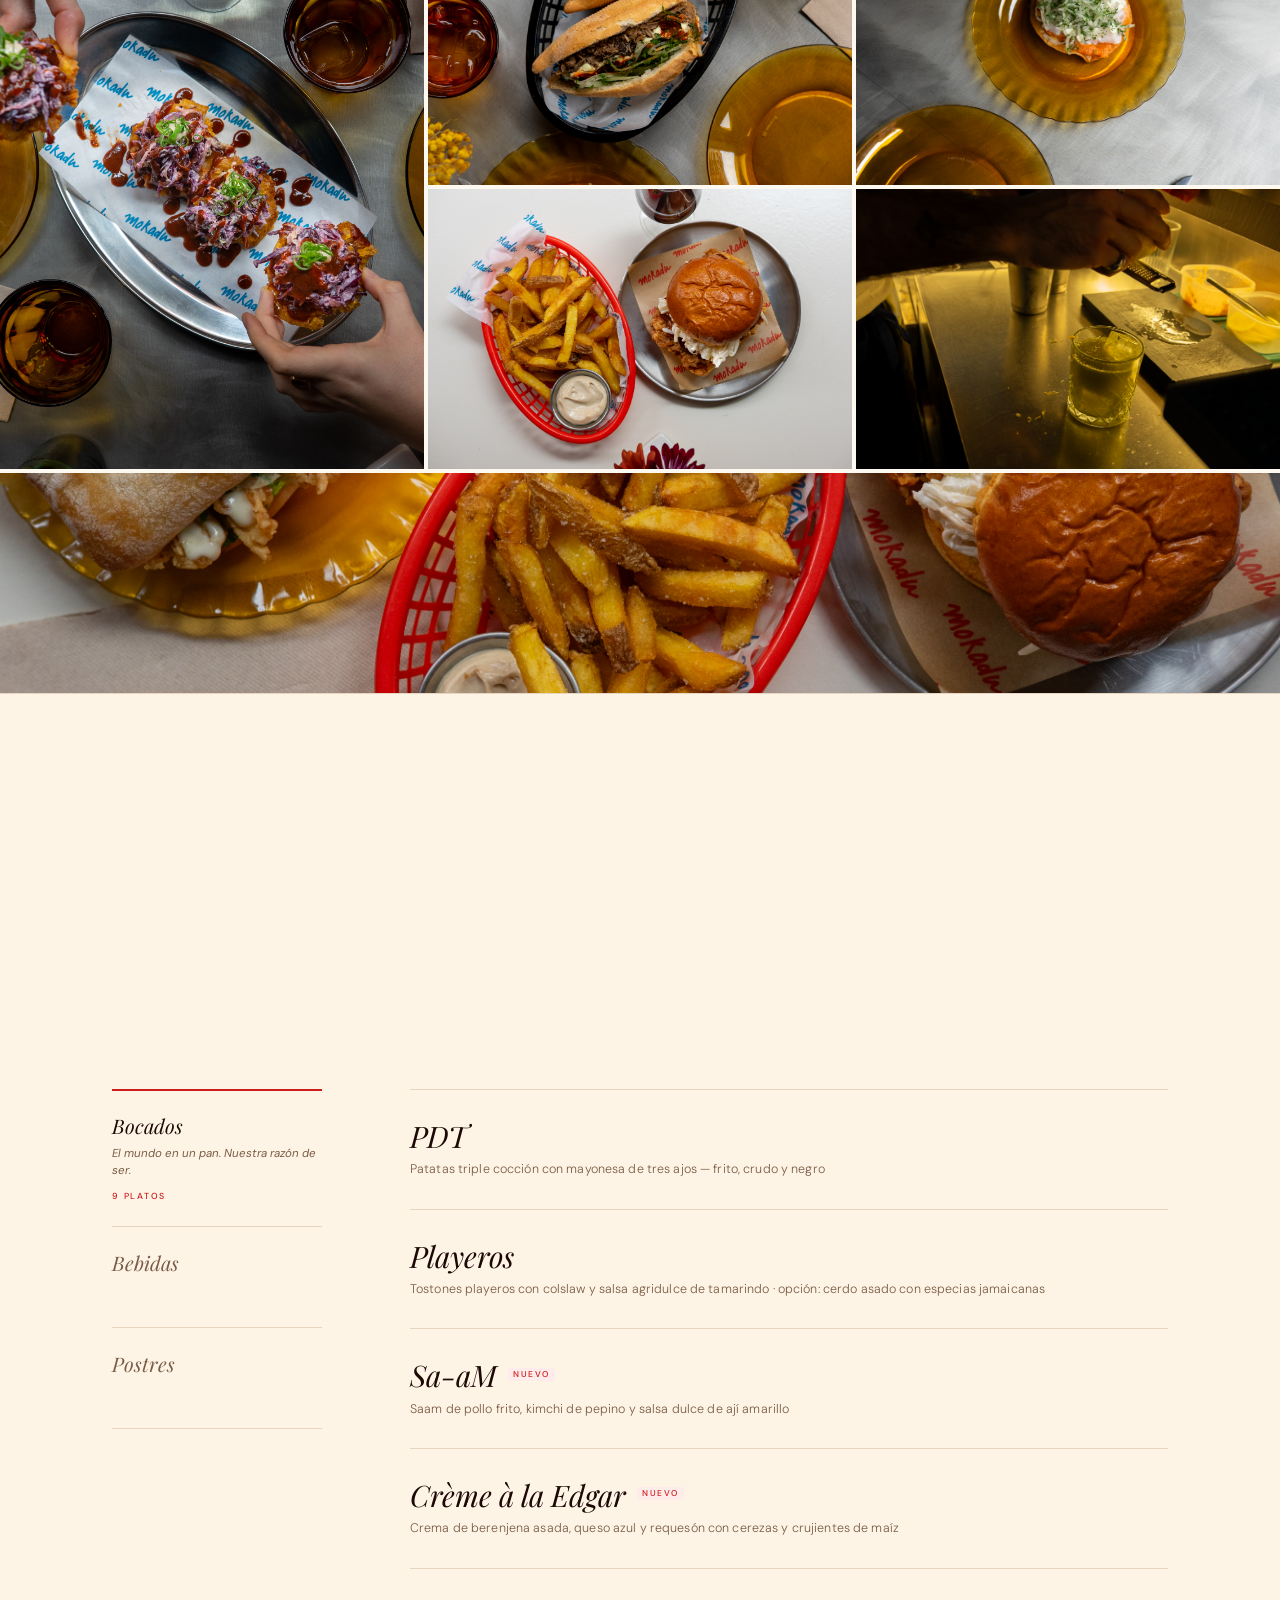
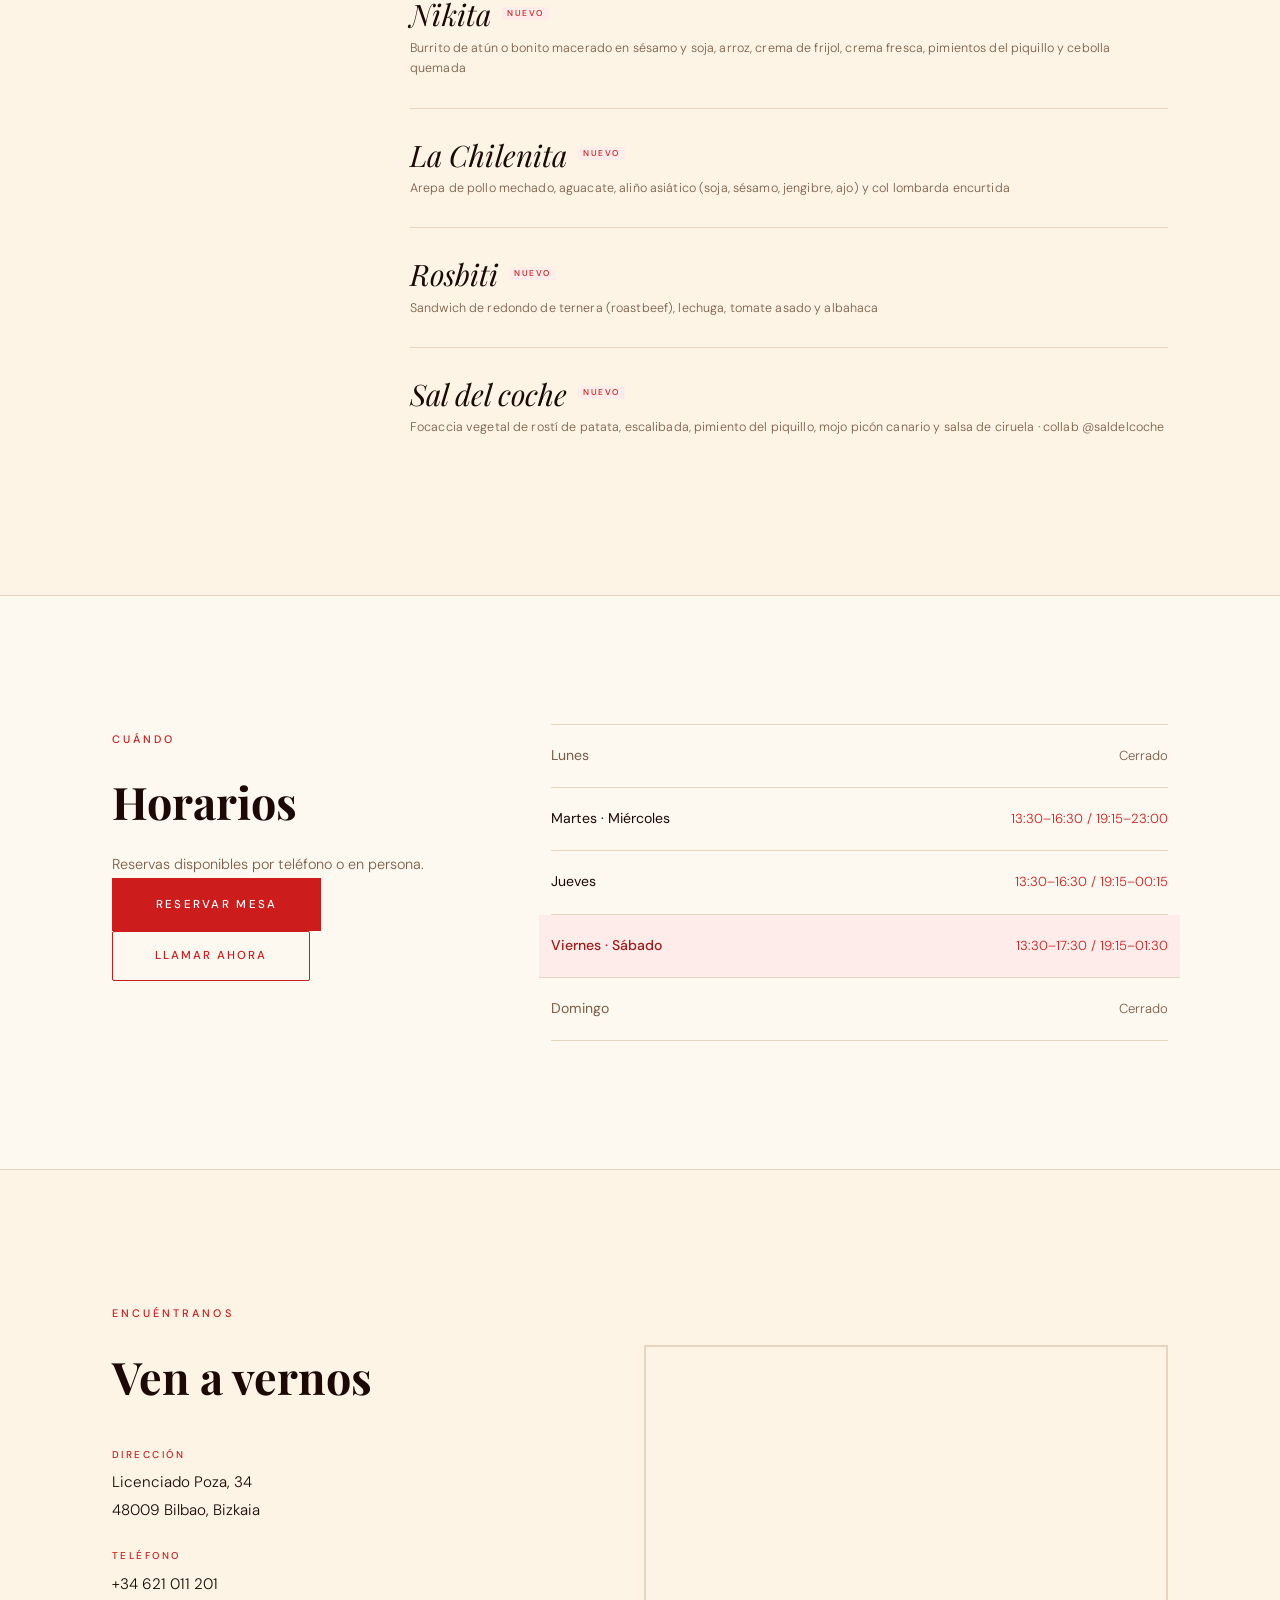
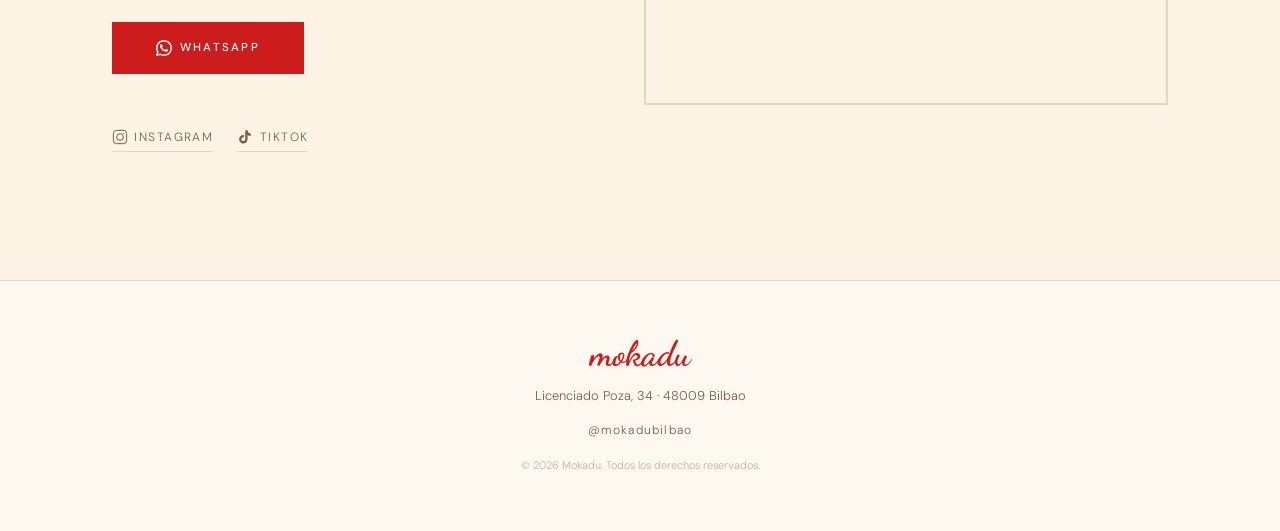
==== commit e5e4fc43: "feat: horarios actualizados, descripciones platos, botones Restoo y WhatsApp" ====
--- a/index.html
+++ b/index.html
@@ -36,6 +36,7 @@
       <p class="hero-tagline">Sandwiches, cócteles y vinos</p>
       <p class="hero-sub">Con las manos · Licenciado Poza, 34 · Bilbao</p>
       <a href="#carta" class="btn-primary">Ver la carta</a>
+      <a href="https://mokadu.myrestoo.net/v2?view=reservation&lang=es" target="_blank" rel="noopener noreferrer" class="btn-secondary">Reservar mesa</a>
     </div>
     <div class="hero-scroll" aria-hidden="true">
       <span>Scroll</span>
@@ -133,39 +134,35 @@
           <ul class="dish-list active" id="panel-bocados" role="tabpanel">
             <li class="dish-item">
               <p class="dish-name">PDT</p>
-              <p class="dish-desc">El clásico que no se va</p>
+              <p class="dish-desc">Patatas triple cocción con mayonesa de tres ajos — frito, crudo y negro</p>
             </li>
             <li class="dish-item">
               <p class="dish-name">Playeros</p>
-              <p class="dish-desc">De los que se quedan toda la temporada</p>
-            </li>
-            <li class="dish-item">
-              <p class="dish-name">Ice-Dwich</p>
-              <p class="dish-desc">Frío, distinto, imprescindible</p>
+              <p class="dish-desc">Tostones playeros con colslaw y salsa agridulce de tamarindo · opción: cerdo asado con especias jamaicanas</p>
             </li>
             <li class="dish-item">
               <p class="dish-name">Sa-aM <span class="dish-tag">Nuevo</span></p>
-              <p class="dish-ask">Pregunta al equipo</p>
+              <p class="dish-desc">Saam de pollo frito, kimchi de pepino y salsa dulce de ají amarillo</p>
             </li>
             <li class="dish-item">
               <p class="dish-name">Crème à la Edgar <span class="dish-tag">Nuevo</span></p>
-              <p class="dish-ask">Pregunta al equipo</p>
+              <p class="dish-desc">Crema de berenjena asada, queso azul y requesón con cerezas y crujientes de maíz</p>
             </li>
             <li class="dish-item">
               <p class="dish-name">Nikita <span class="dish-tag">Nuevo</span></p>
-              <p class="dish-ask">Pregunta al equipo</p>
+              <p class="dish-desc">Burrito de atún o bonito macerado en sésamo y soja, arroz, crema de frijol, crema fresca, pimientos del piquillo y cebolla quemada</p>
             </li>
             <li class="dish-item">
               <p class="dish-name">La Chilenita <span class="dish-tag">Nuevo</span></p>
-              <p class="dish-ask">Pregunta al equipo</p>
+              <p class="dish-desc">Arepa de pollo mechado, aguacate, aliño asiático (soja, sésamo, jengibre, ajo) y col lombarda encurtida</p>
             </li>
             <li class="dish-item">
               <p class="dish-name">Rosbiti <span class="dish-tag">Nuevo</span></p>
-              <p class="dish-ask">Pregunta al equipo</p>
+              <p class="dish-desc">Sandwich de redondo de ternera (roastbeef), lechuga, tomate asado y albahaca</p>
             </li>
             <li class="dish-item">
               <p class="dish-name">Sal del coche <span class="dish-tag">Nuevo</span></p>
-              <p class="dish-ask">Pregunta al equipo</p>
+              <p class="dish-desc">Focaccia vegetal de rostí de patata, escalibada, pimiento del piquillo, mojo picón canario y salsa de ciruela · collab @saldelcoche</p>
             </li>
           </ul>
 
@@ -199,11 +196,11 @@
           <ul class="dish-list" id="panel-postres" role="tabpanel">
             <li class="dish-item">
               <p class="dish-name">Brigadeiros</p>
-              <p class="dish-desc">De @ana_clara_paula_ · dulce brasileño</p>
-            </li>
-            <li class="dish-item">
-              <p class="dish-name">Sorbete de limón & cava</p>
-              <p class="dish-desc">Fresco, refrescante, de verano</p>
+              <p class="dish-desc">Receta de Ana, nuestra cocinera de Brasil · de chocolate negro, haba tonka o pimentón</p>
+            </li>
+            <li class="dish-item">
+              <p class="dish-name">Ice-Dwich</p>
+              <p class="dish-desc">Cookies con 5 especias chinas y helado de nata</p>
             </li>
           </ul>
 
@@ -220,7 +217,8 @@
           <span class="section-label">Cuándo</span>
           <h2>Horarios</h2>
           <p>Reservas disponibles por teléfono o en persona.</p>
-          <a href="tel:+34621011201" class="btn-primary">Llamar ahora</a>
+          <a href="https://mokadu.myrestoo.net/v2?view=reservation&lang=es" target="_blank" rel="noopener noreferrer" class="btn-primary">Reservar mesa</a>
+          <a href="tel:+34621011201" class="btn-secondary">Llamar ahora</a>
         </div>
         <div class="horarios-tabla reveal">
           <div class="dia-row closed">
@@ -229,15 +227,15 @@
           </div>
           <div class="dia-row">
             <span class="dia">Martes · Miércoles</span>
-            <span class="hora">13:30–16:15 / 19:30–22:30</span>
+            <span class="hora">13:30–16:30 / 19:15–23:00</span>
           </div>
           <div class="dia-row">
             <span class="dia">Jueves</span>
-            <span class="hora">13:30–16:30 / 19:30–23:30</span>
+            <span class="hora">13:30–16:30 / 19:15–00:15</span>
           </div>
           <div class="dia-row highlight">
             <span class="dia">Viernes · Sábado</span>
-            <span class="hora">13:30–17:00 / 19:00–01:30</span>
+            <span class="hora">13:30–17:30 / 19:15–01:30</span>
           </div>
           <div class="dia-row closed">
             <span class="dia">Domingo</span>
@@ -263,6 +261,10 @@
             <span class="dato-label">Teléfono</span>
             <a href="tel:+34621011201" class="dato-valor link">+34 621 011 201</a>
           </div>
+          <a href="https://wa.me/34621011201" target="_blank" rel="noopener noreferrer" class="btn-primary" style="display:inline-flex;align-items:center;gap:0.5rem;margin-bottom:1.5rem;">
+            <svg width="16" height="16" fill="currentColor" viewBox="0 0 24 24"><path d="M17.472 14.382c-.297-.149-1.758-.867-2.03-.967-.273-.099-.471-.148-.67.15-.197.297-.767.966-.94 1.164-.173.199-.347.223-.644.075-.297-.15-1.255-.463-2.39-1.475-.883-.788-1.48-1.761-1.653-2.059-.173-.297-.018-.458.13-.606.134-.133.298-.347.446-.52.149-.174.198-.298.298-.497.099-.198.05-.371-.025-.52-.075-.149-.669-1.612-.916-2.207-.242-.579-.487-.5-.669-.51-.173-.008-.371-.01-.57-.01-.198 0-.52.074-.792.372-.272.297-1.04 1.016-1.04 2.479 0 1.462 1.065 2.875 1.213 3.074.149.198 2.096 3.2 5.077 4.487.709.306 1.262.489 1.694.625.712.227 1.36.195 1.871.118.571-.085 1.758-.719 2.006-1.413.248-.694.248-1.289.173-1.413-.074-.124-.272-.198-.57-.347z"/><path d="M12 0C5.373 0 0 5.373 0 12c0 2.122.554 4.118 1.523 5.851L.057 23.386a.5.5 0 0 0 .606.65l5.706-1.494A11.955 11.955 0 0 0 12 24c6.627 0 12-5.373 12-12S18.627 0 12 0zm0 21.818a9.818 9.818 0 0 1-5.017-1.378l-.36-.214-3.724.975.994-3.63-.234-.373A9.818 9.818 0 0 1 2.182 12C2.182 6.57 6.57 2.182 12 2.182S21.818 6.57 21.818 12 17.43 21.818 12 21.818z"/></svg>
+            WhatsApp
+          </a>
           <div class="contacto-social">
             <a href="https://www.instagram.com/mokadubilbao" target="_blank" rel="noopener noreferrer">
               <svg width="16" height="16" fill="none" stroke="currentColor" stroke-width="1.5" viewBox="0 0 24 24"><rect x="2" y="2" width="20" height="20" rx="5"/><circle cx="12" cy="12" r="5"/><circle cx="17.5" cy="6.5" r="1" fill="currentColor" stroke="none"/></svg>
--- a/css/style.css
+++ b/css/style.css
@@ -72,9 +72,7 @@
 }
 
 #nav.scrolled {
-  background: rgba(253, 248, 240, 0.96);
-  backdrop-filter: blur(12px);
-  -webkit-backdrop-filter: blur(12px);
+  background: rgba(253, 248, 240, 0.97);
   padding: 0.8rem 2.5rem;
   box-shadow: 0 1px 0 var(--border);
 }
@@ -199,6 +197,23 @@
   animation: fadeUp 0.9s var(--ease) 0.95s forwards;
 }
 .btn-primary:hover { background: transparent; color: var(--red); }
+
+.btn-secondary {
+  display: inline-block;
+  padding: 0.9rem 2.6rem;
+  background: transparent;
+  color: var(--red);
+  border: 1px solid var(--red);
+  font-family: var(--sans);
+  font-size: 0.72rem;
+  font-weight: 500;
+  letter-spacing: 0.18em;
+  text-transform: uppercase;
+  text-decoration: none;
+  border-radius: 2px;
+  transition: background 0.3s, color 0.3s;
+}
+.btn-secondary:hover { background: var(--red); color: #fff; }
 
 .btn-outline {
   display: inline-block;
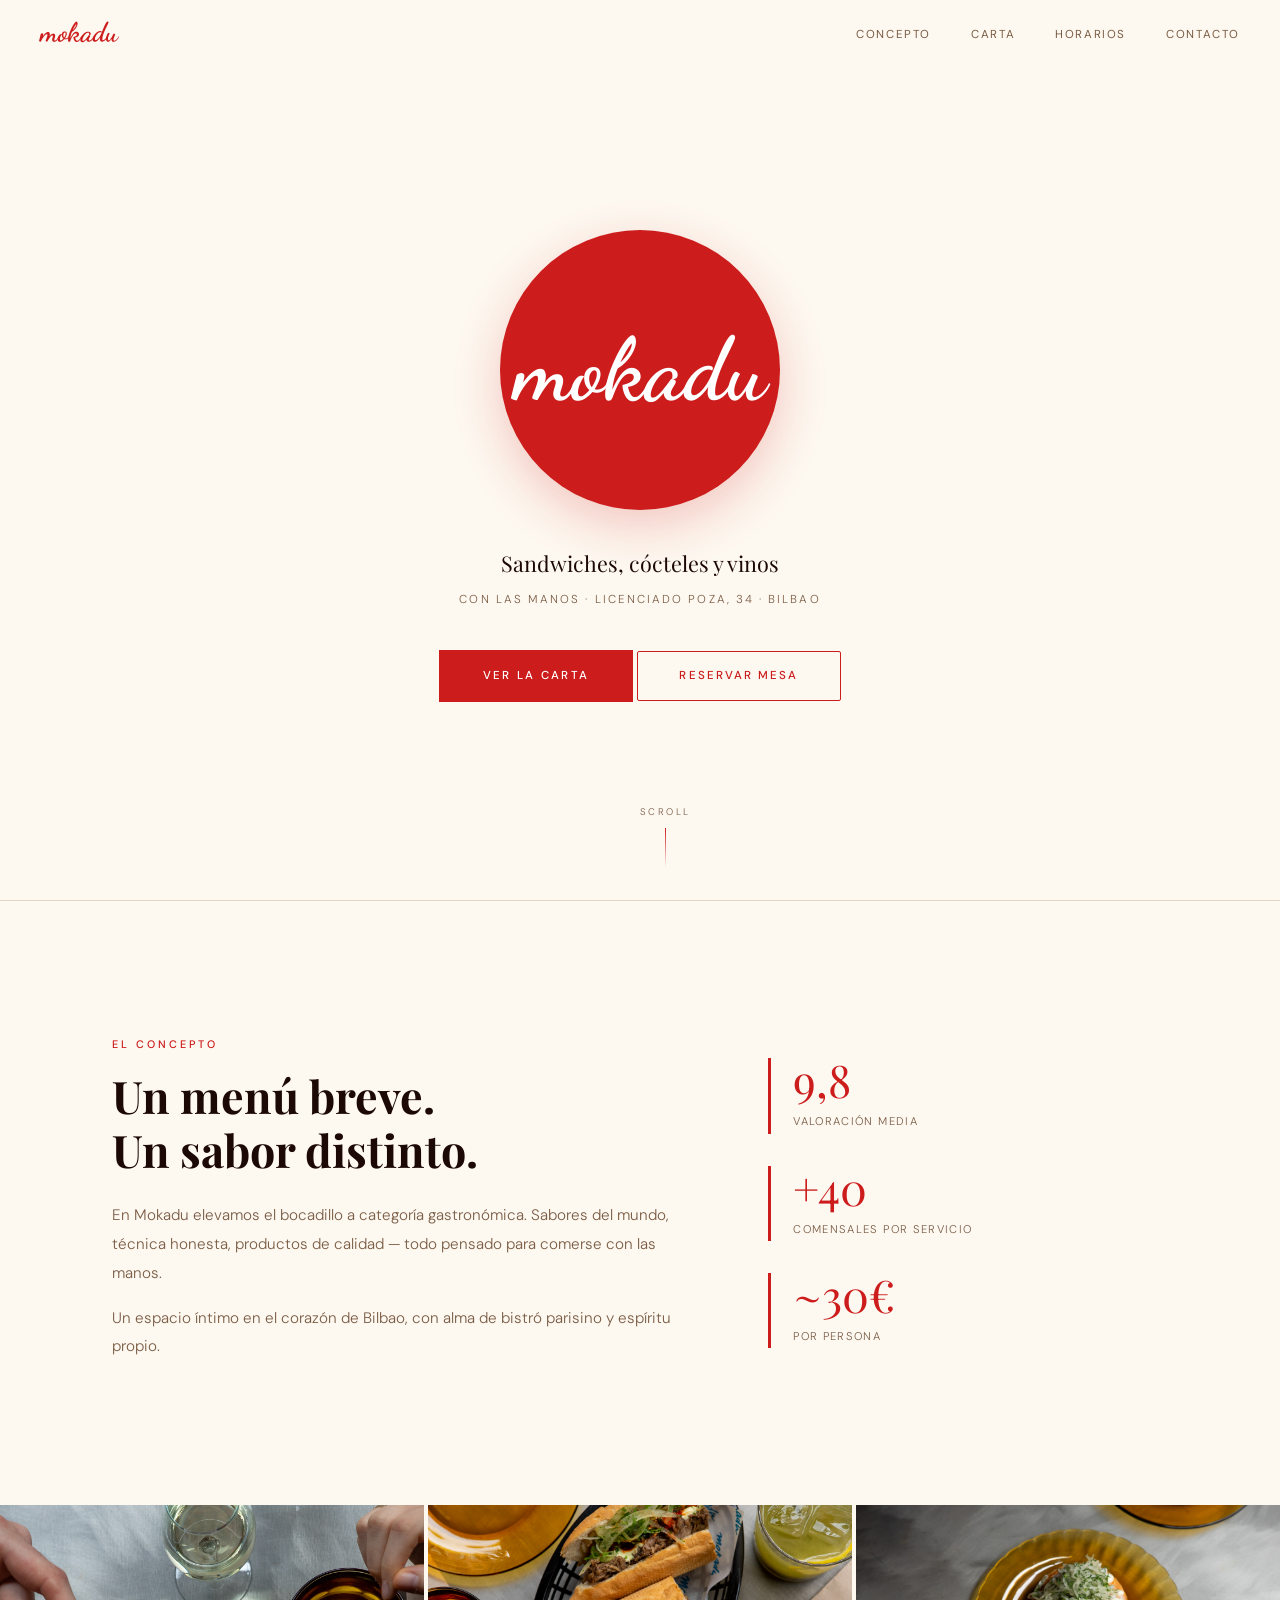
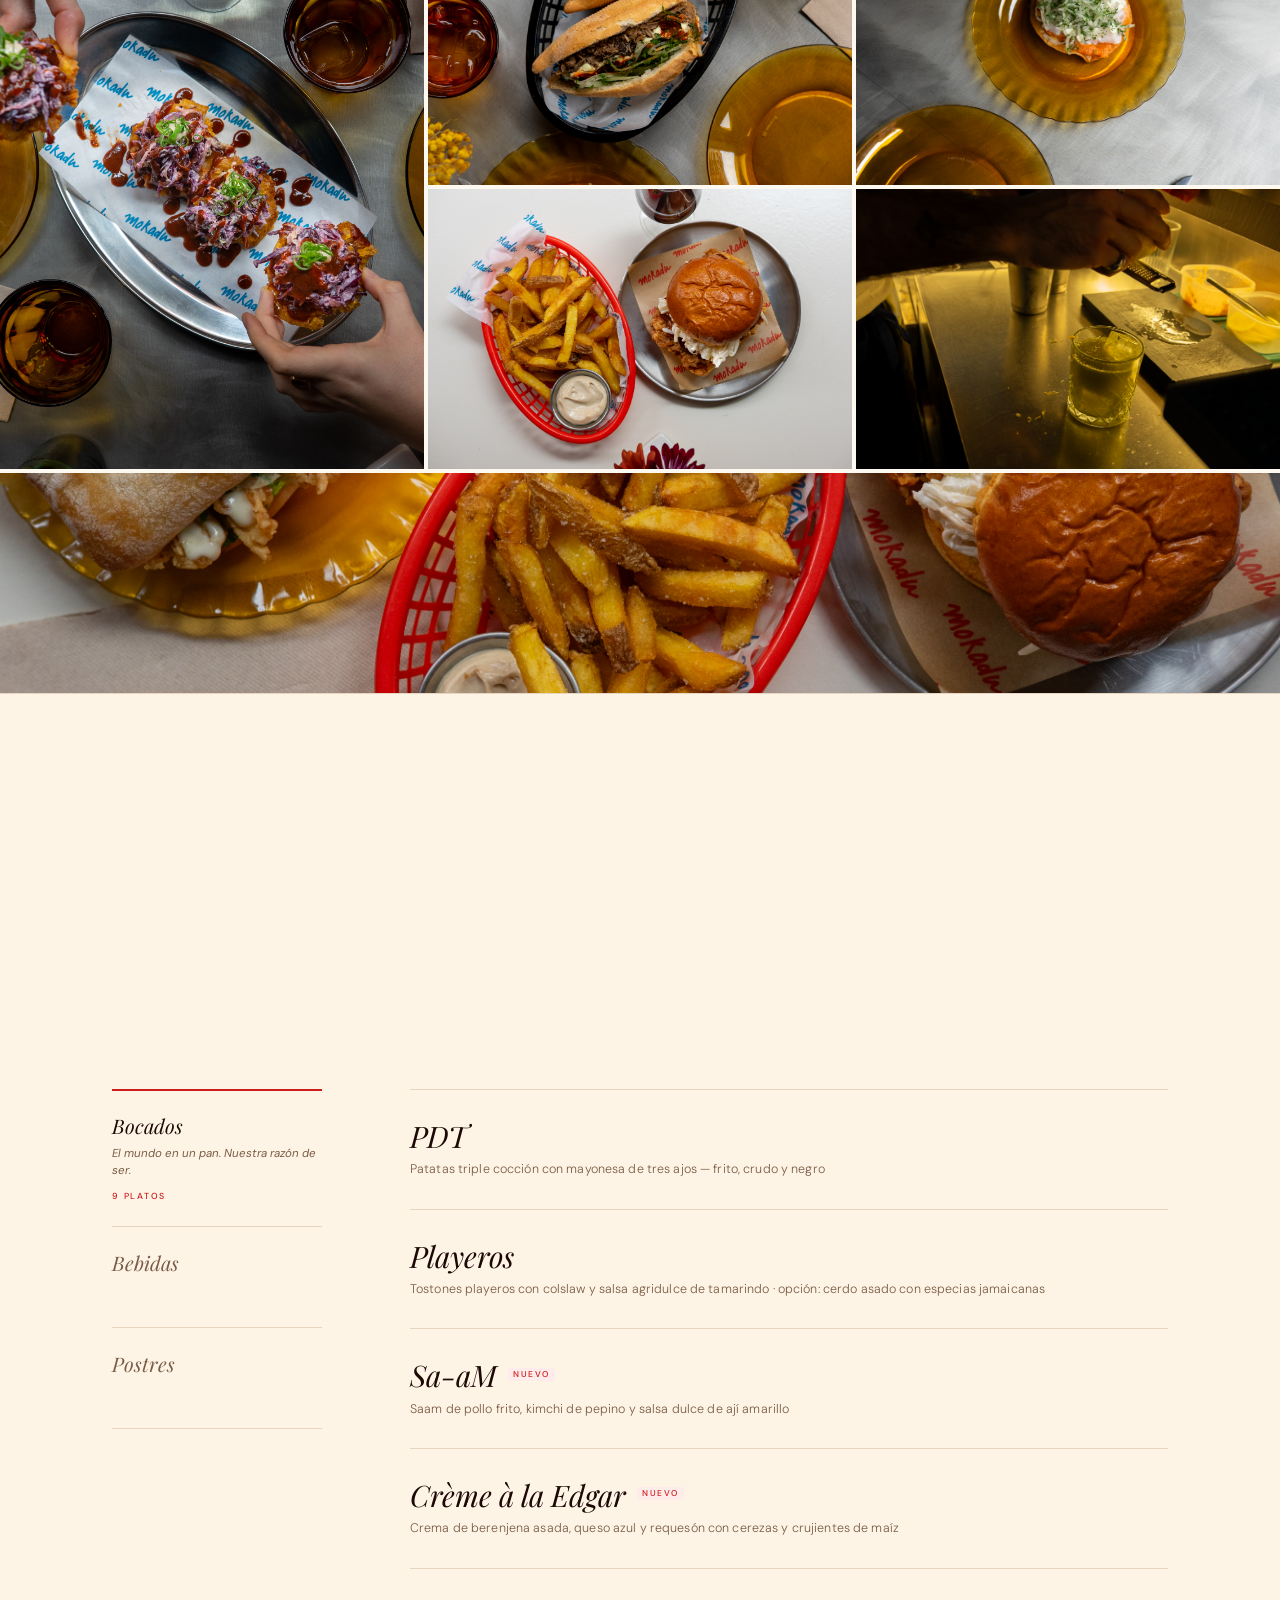
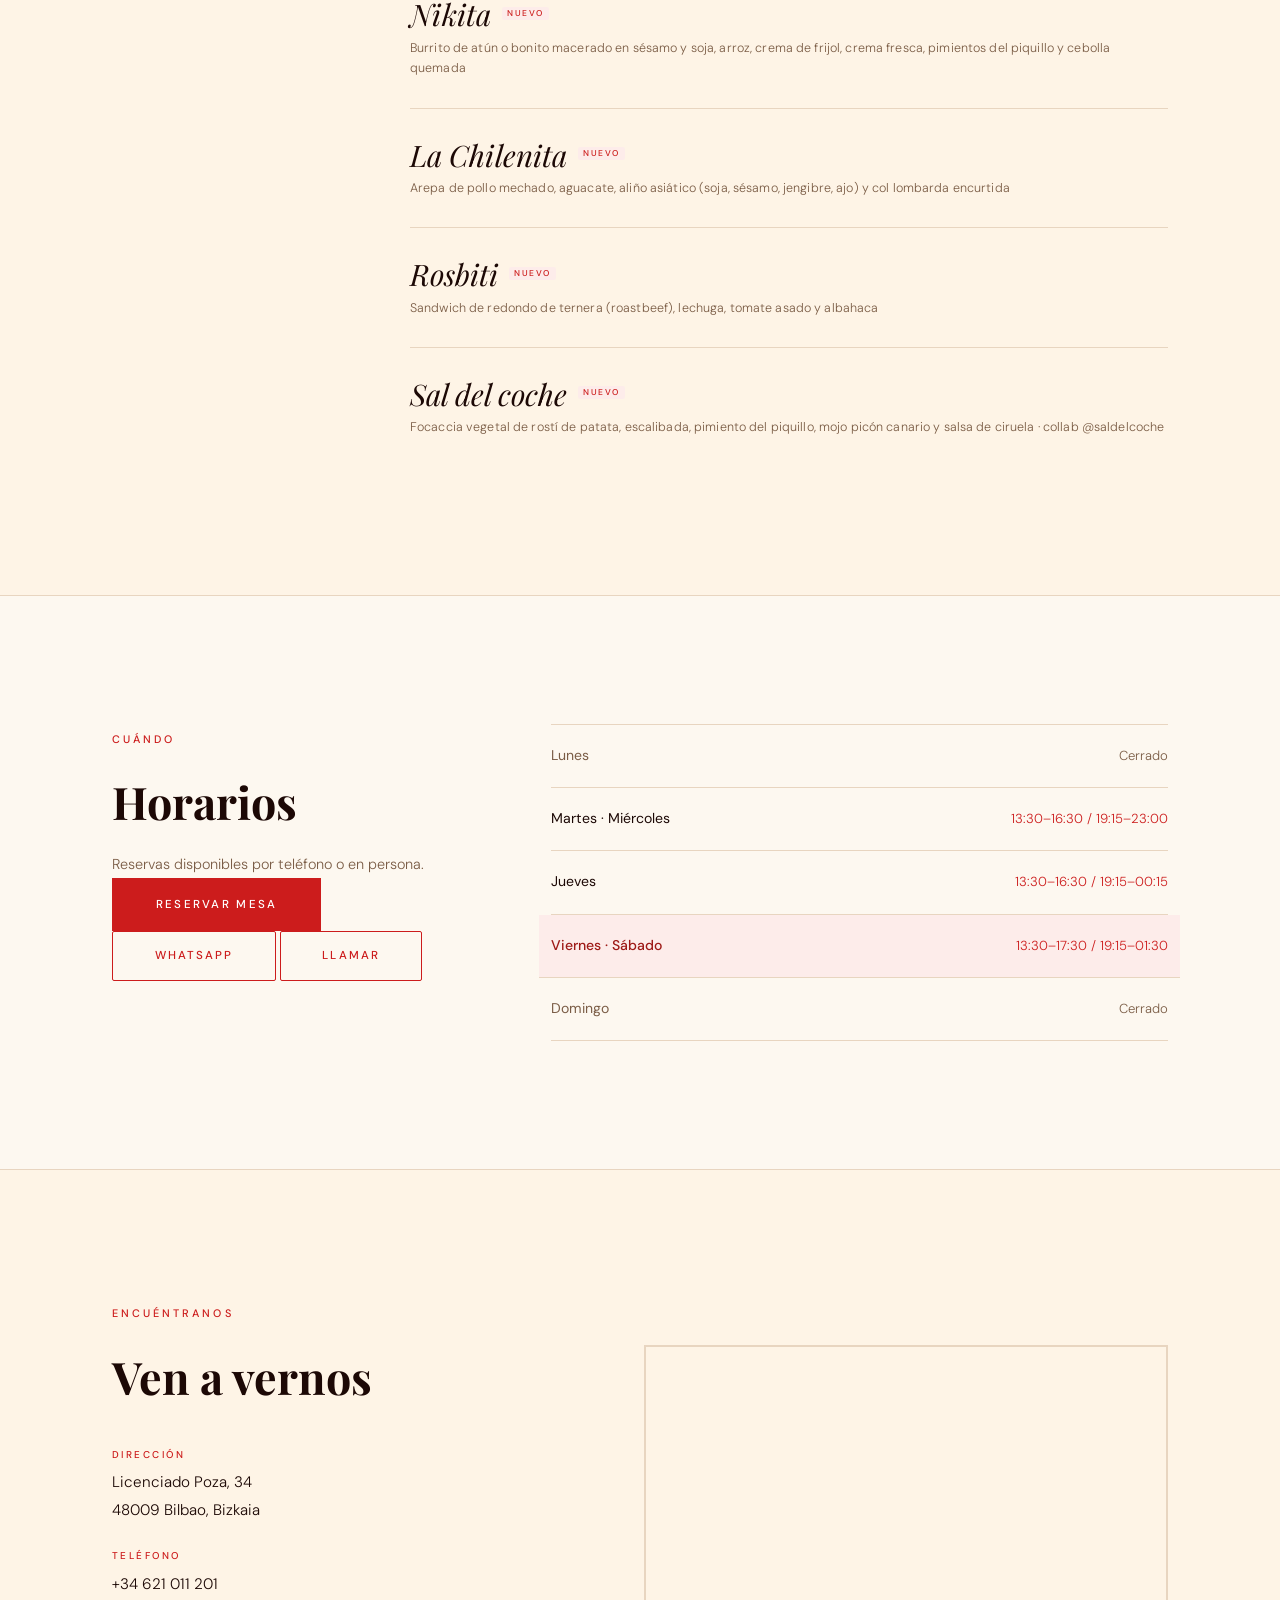
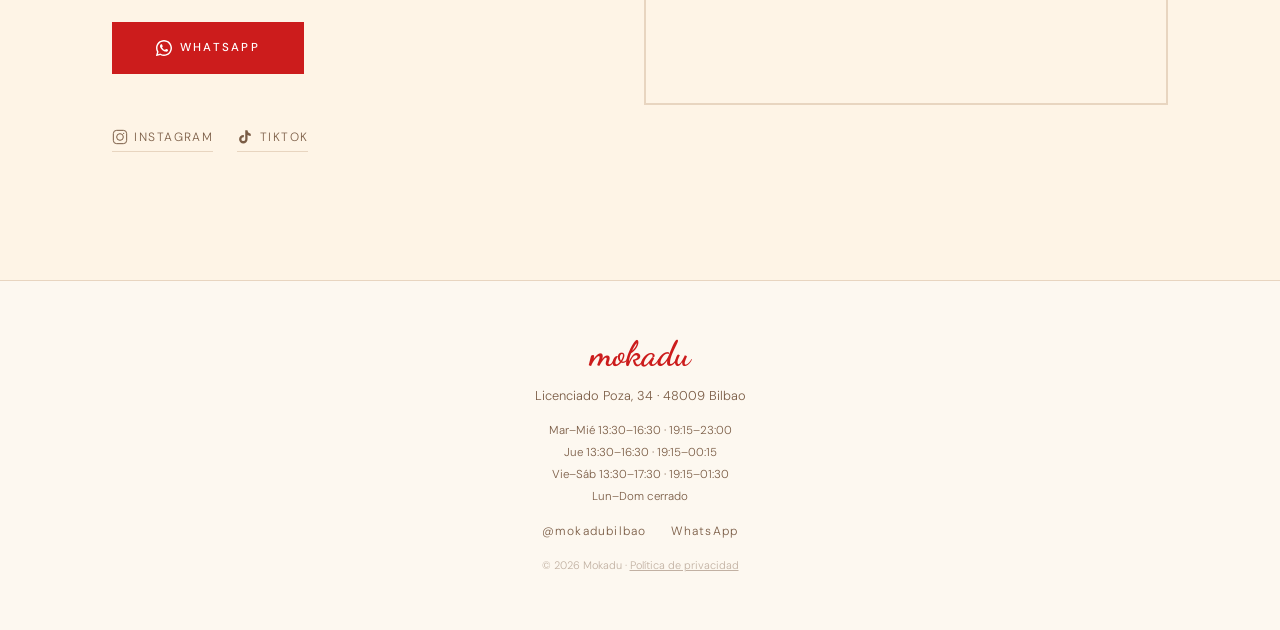
==== commit 72dfa791: "fix: SEO, metricas, WhatsApp en reservas, footer con horarios y mapa" ====
--- a/index.html
+++ b/index.html
@@ -3,8 +3,12 @@
 <head>
   <meta charset="UTF-8">
   <meta name="viewport" content="width=device-width, initial-scale=1.0">
-  <meta name="description" content="MOKADU — Sandwiches, cócteles y vinos. Licenciado Poza, 34 · Bilbao.">
-  <title>MOKADU — Bilbao</title>
+  <meta name="description" content="MOKADU — Restaurante de bocadillos, cócteles y vinos en el Ensanche de Bilbao. Licenciado Poza, 34. Cocina con las manos, sabores del mundo.">
+  <meta name="keywords" content="restaurante Bilbao, bocadillos gourmet Bilbao, cócteles Bilbao, Licenciado Poza, bistro Bilbao, Ensanche Bilbao, sandwich Bilbao, mokadu">
+  <meta property="og:title" content="MOKADU — Bilbao">
+  <meta property="og:description" content="Bocadillos, cócteles y vinos en el corazón del Ensanche. Con las manos. Licenciado Poza, 34.">
+  <meta property="og:type" content="restaurant">
+  <title>MOKADU — Bocadillos, cócteles y vinos · Bilbao</title>
   <link rel="preconnect" href="https://fonts.googleapis.com">
   <link rel="preconnect" href="https://fonts.gstatic.com" crossorigin>
   <link href="https://fonts.googleapis.com/css2?family=Dancing+Script:wght@700&family=Playfair+Display:ital,wght@0,400;0,700;1,400&family=DM+Sans:opsz,wght@9..40,300;9..40,400;9..40,500&display=swap" rel="stylesheet">
@@ -61,7 +65,7 @@
           </div>
           <div class="stat">
             <span class="stat-number">+40</span>
-            <span class="stat-label">Comensales</span>
+            <span class="stat-label">Comensales por servicio</span>
           </div>
           <div class="stat">
             <span class="stat-number">~30€</span>
@@ -218,7 +222,8 @@
           <h2>Horarios</h2>
           <p>Reservas disponibles por teléfono o en persona.</p>
           <a href="https://mokadu.myrestoo.net/v2?view=reservation&lang=es" target="_blank" rel="noopener noreferrer" class="btn-primary">Reservar mesa</a>
-          <a href="tel:+34621011201" class="btn-secondary">Llamar ahora</a>
+          <a href="https://wa.me/34621011201" target="_blank" rel="noopener noreferrer" class="btn-secondary">WhatsApp</a>
+          <a href="tel:+34621011201" class="btn-secondary">Llamar</a>
         </div>
         <div class="horarios-tabla reveal">
           <div class="dia-row closed">
@@ -294,11 +299,18 @@
     <div class="container">
       <div class="footer-inner">
         <span class="footer-logo">mokadu</span>
-        <p>Licenciado Poza, 34 · 48009 Bilbao</p>
+        <a href="https://maps.google.com/?q=Licenciado+Poza+34+Bilbao" target="_blank" rel="noopener noreferrer" class="footer-address">Licenciado Poza, 34 · 48009 Bilbao</a>
+        <div class="footer-hours">
+          <span>Mar–Mié 13:30–16:30 · 19:15–23:00</span>
+          <span>Jue 13:30–16:30 · 19:15–00:15</span>
+          <span>Vie–Sáb 13:30–17:30 · 19:15–01:30</span>
+          <span>Lun–Dom cerrado</span>
+        </div>
         <div class="footer-social">
           <a href="https://www.instagram.com/mokadubilbao" target="_blank" rel="noopener noreferrer">@mokadubilbao</a>
-        </div>
-        <p class="footer-copy">© 2026 Mokadu. Todos los derechos reservados.</p>
+          <a href="https://wa.me/34621011201" target="_blank" rel="noopener noreferrer">WhatsApp</a>
+        </div>
+        <p class="footer-copy">© 2026 Mokadu · <a href="/privacidad.html">Política de privacidad</a></p>
       </div>
     </div>
   </footer>
--- a/css/style.css
+++ b/css/style.css
@@ -716,8 +716,31 @@
   margin-bottom: 0.3rem;
 }
 
+.footer-address {
+  font-size: 0.8rem;
+  color: var(--fg-muted);
+  text-decoration: none;
+  transition: color 0.3s;
+}
+.footer-address:hover { color: var(--red); }
+
+.footer-hours {
+  display: flex;
+  flex-direction: column;
+  align-items: center;
+  gap: 0.15rem;
+  margin: 0.4rem 0;
+}
+.footer-hours span { font-size: 0.72rem; color: var(--fg-muted); }
+
 footer p { font-size: 0.8rem; color: var(--fg-muted); }
-
+footer p a { color: var(--fg-muted); text-decoration: underline; transition: color 0.3s; }
+footer p a:hover { color: var(--red); }
+
+.footer-social {
+  display: flex;
+  gap: 1.5rem;
+}
 .footer-social a {
   font-size: 0.75rem;
   letter-spacing: 0.1em;
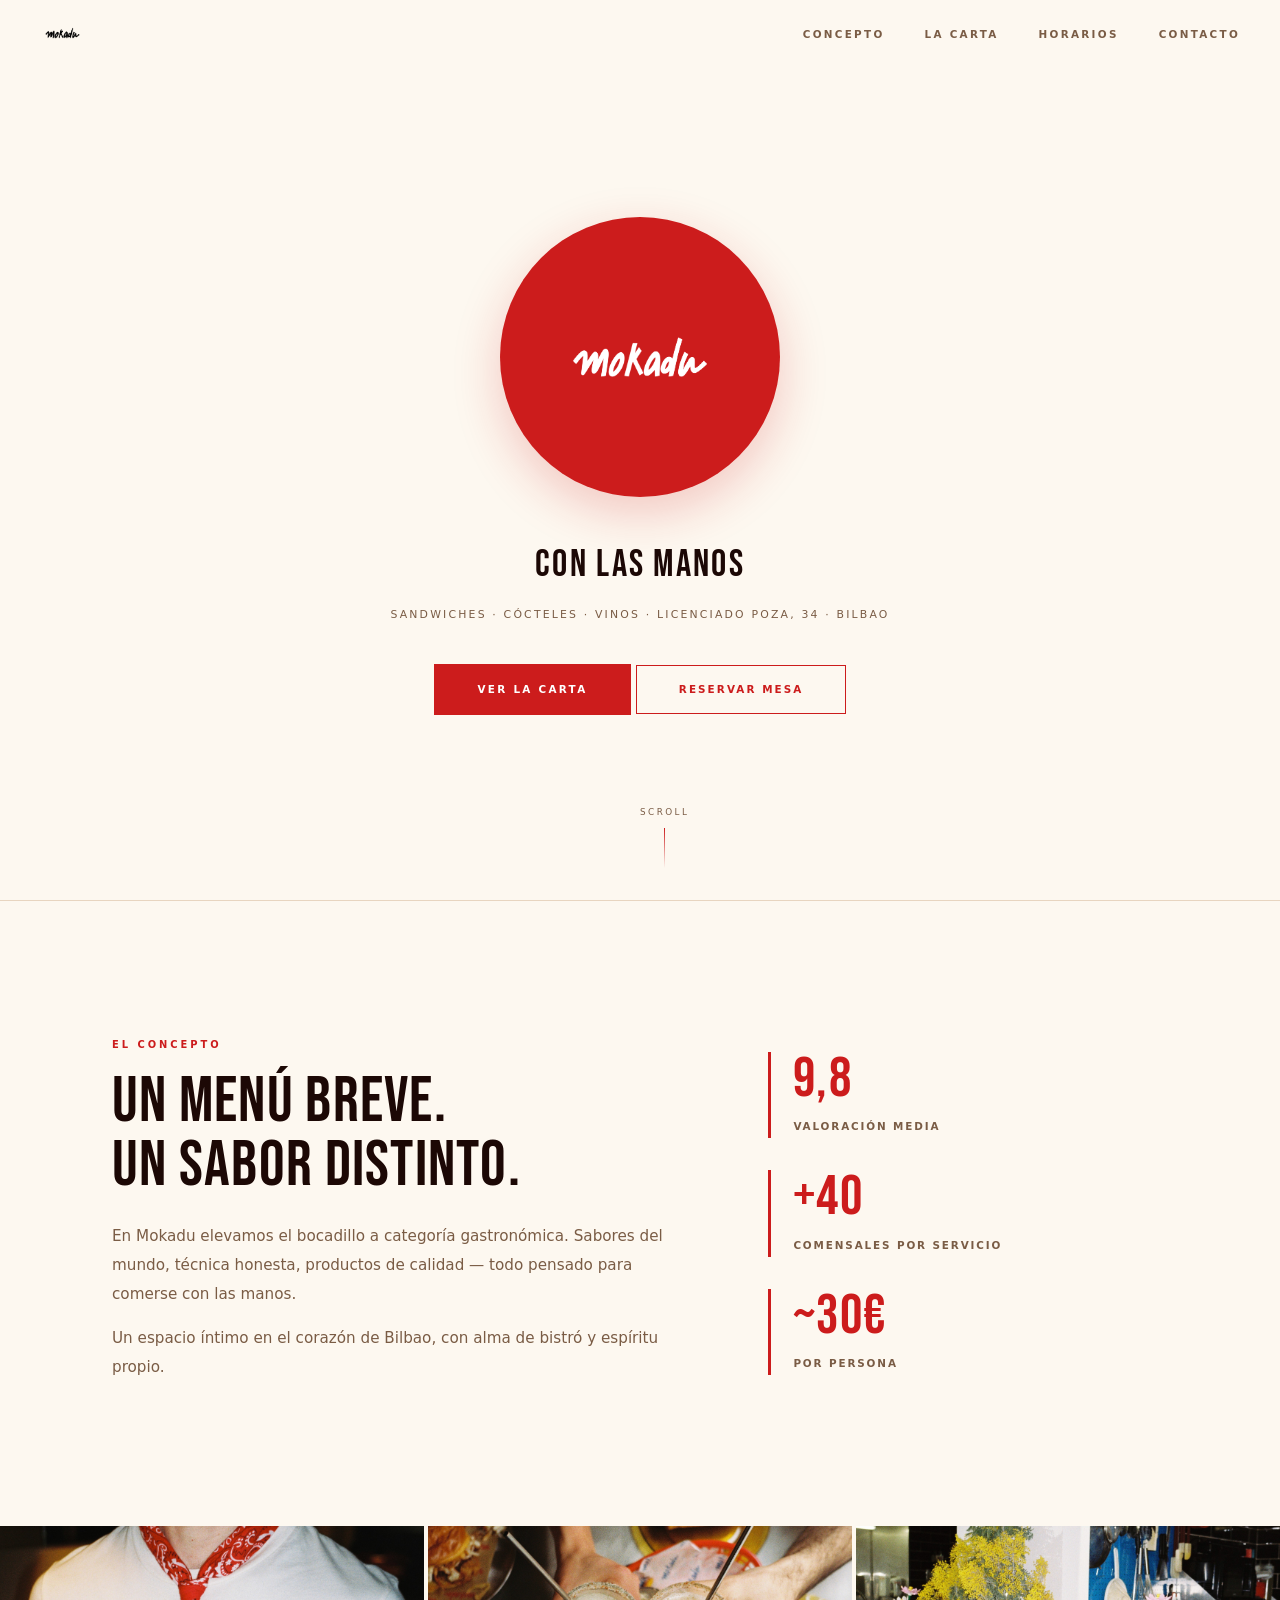
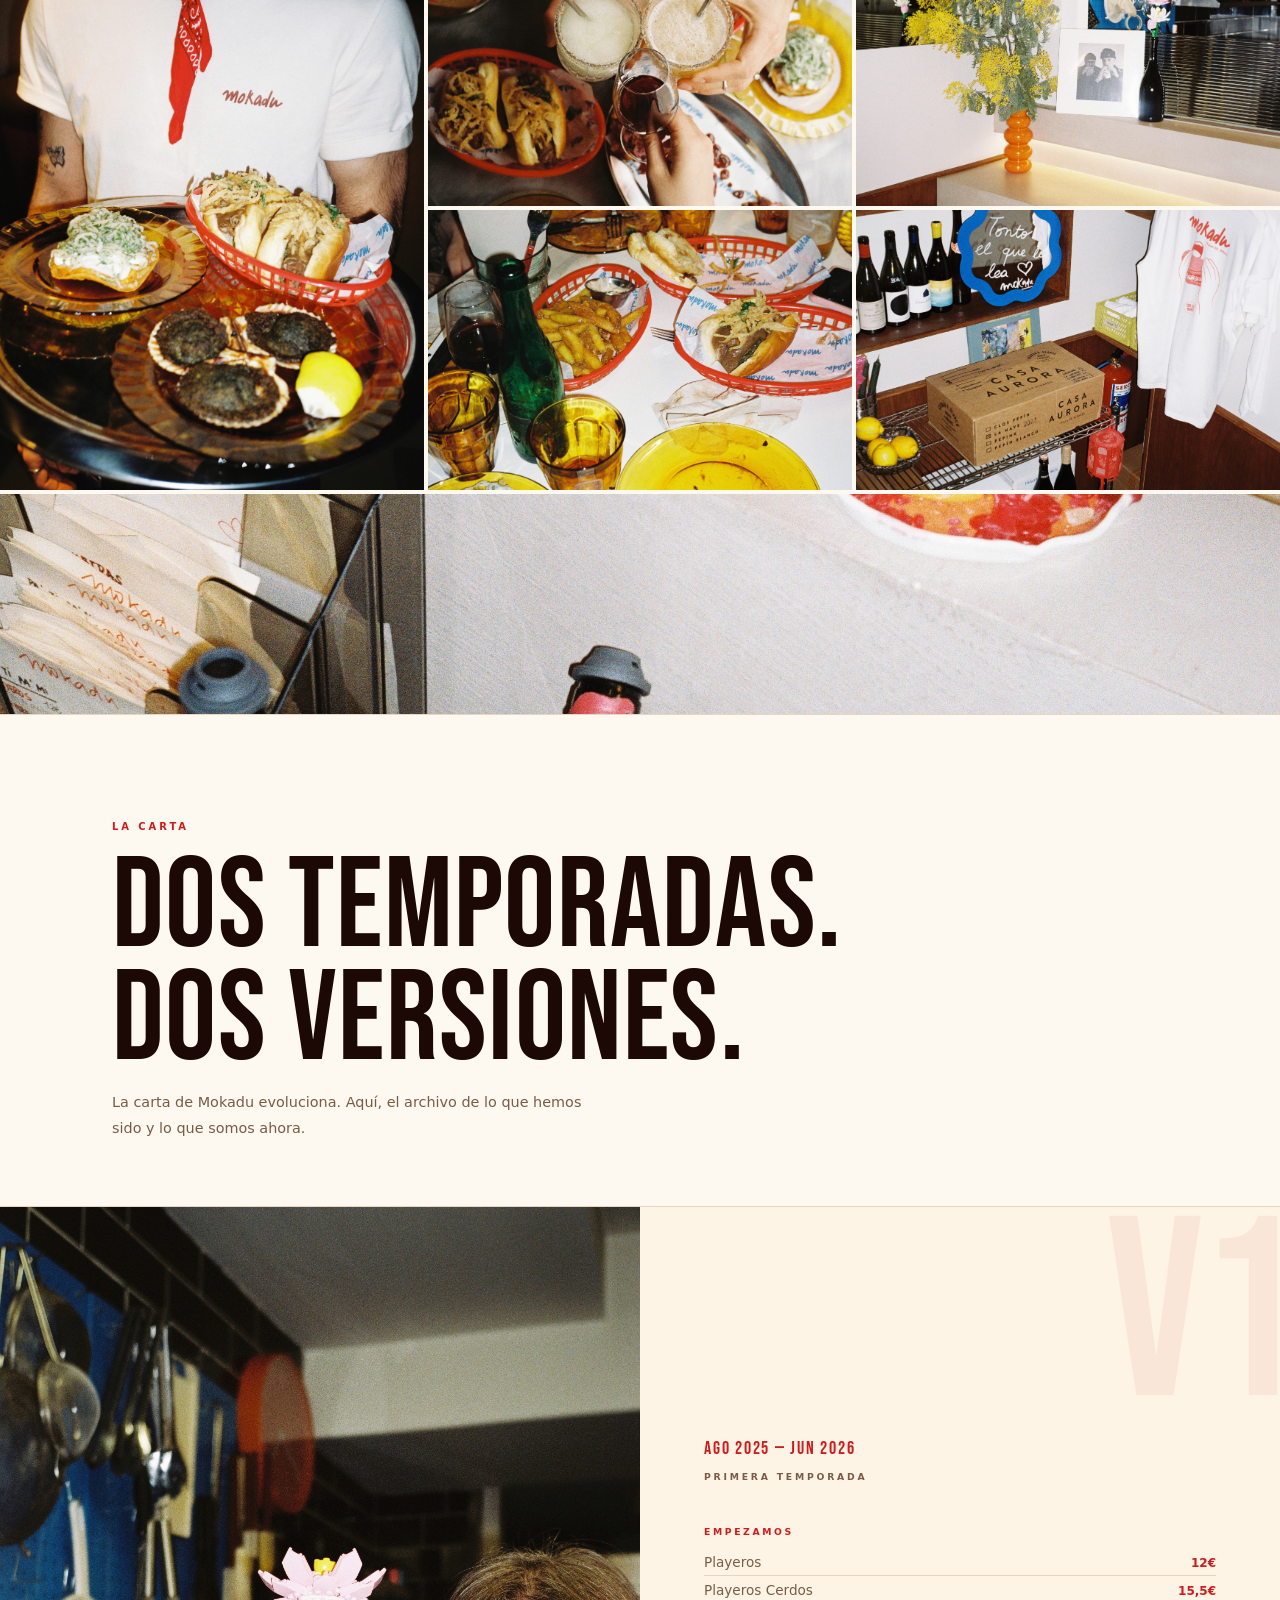
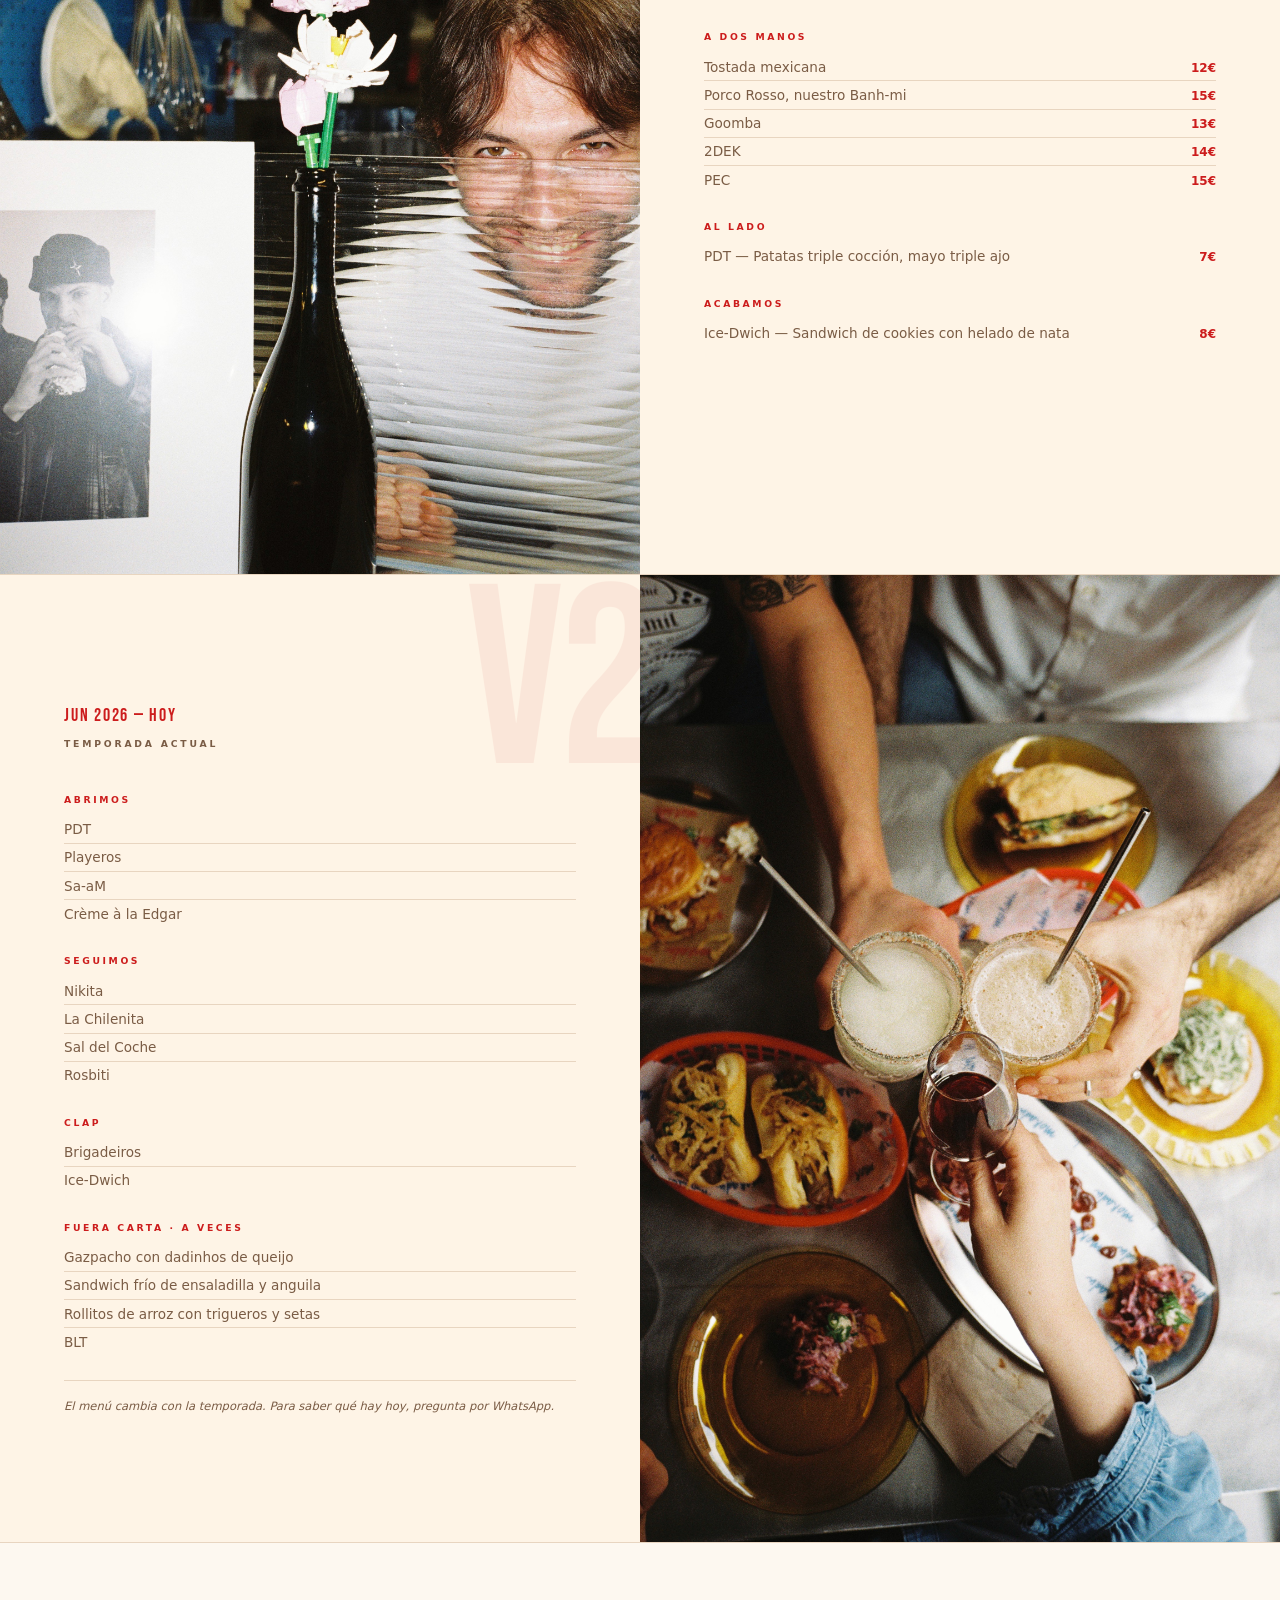
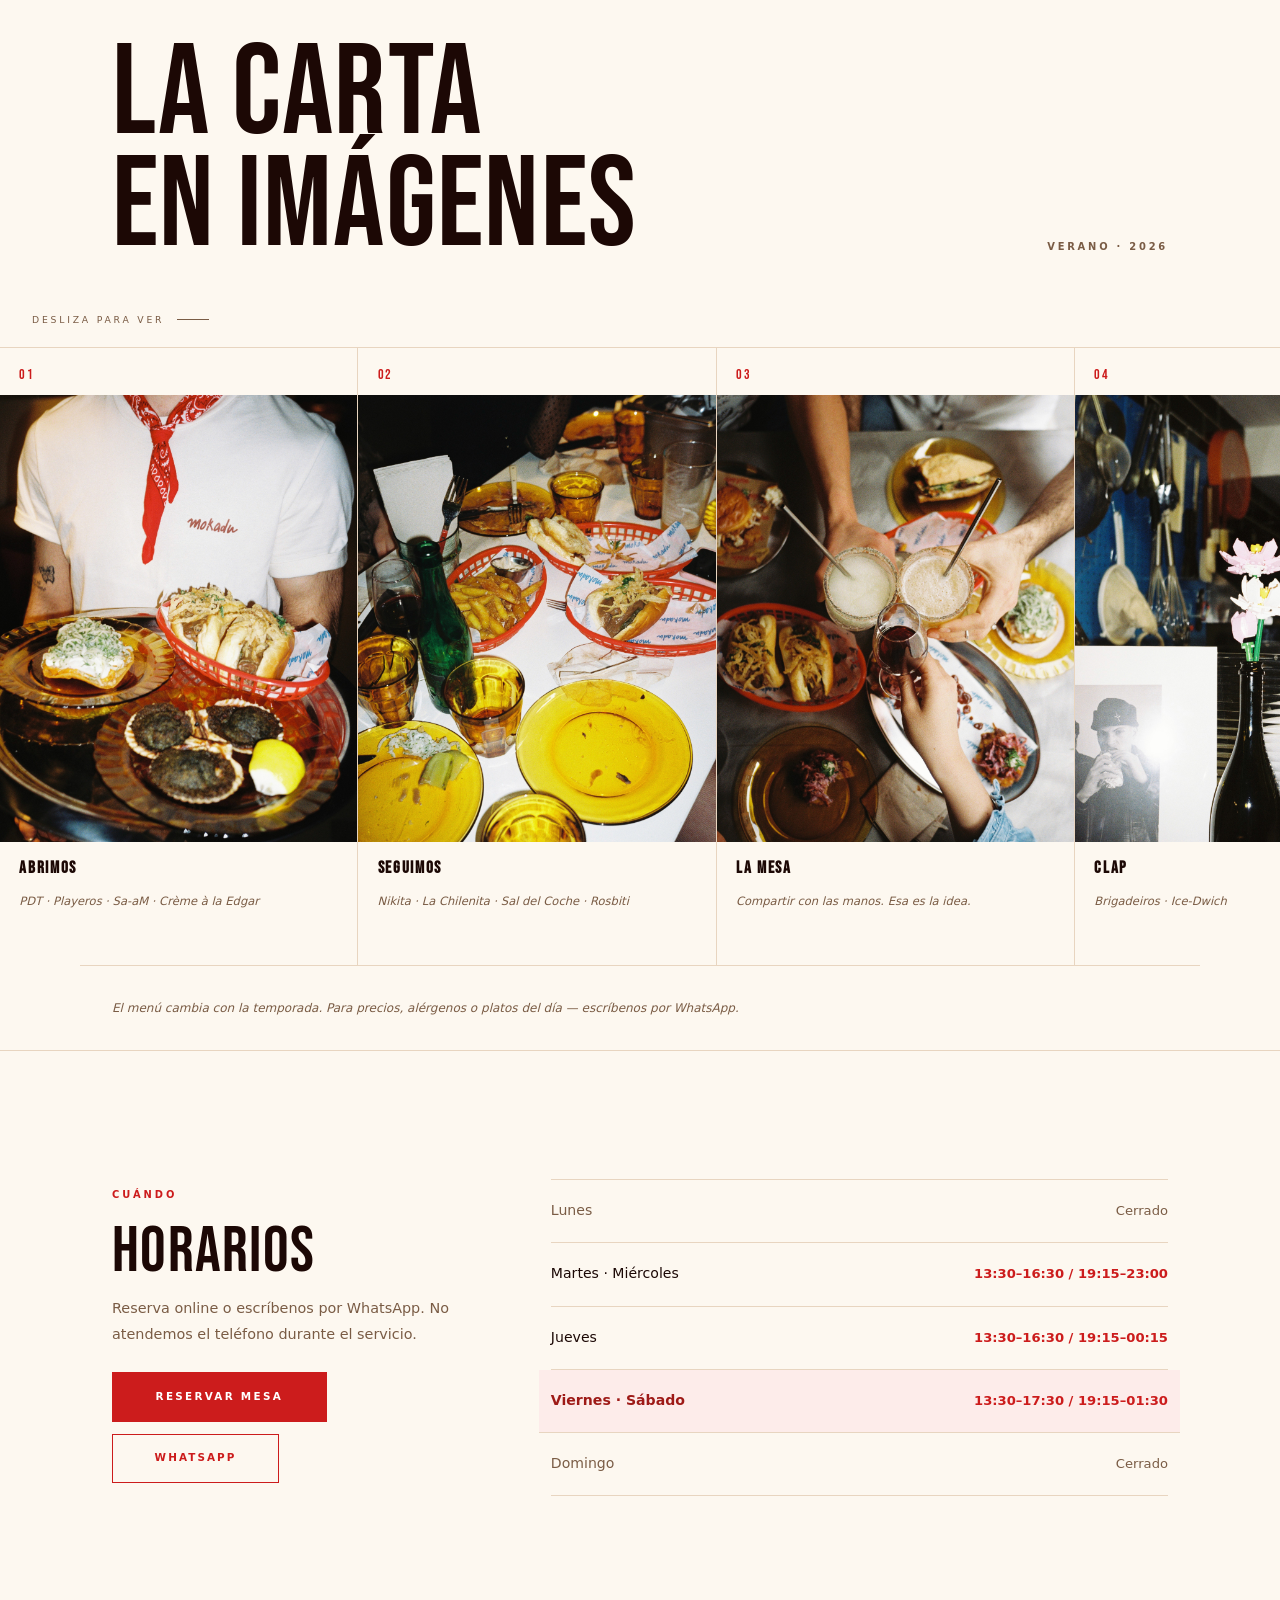
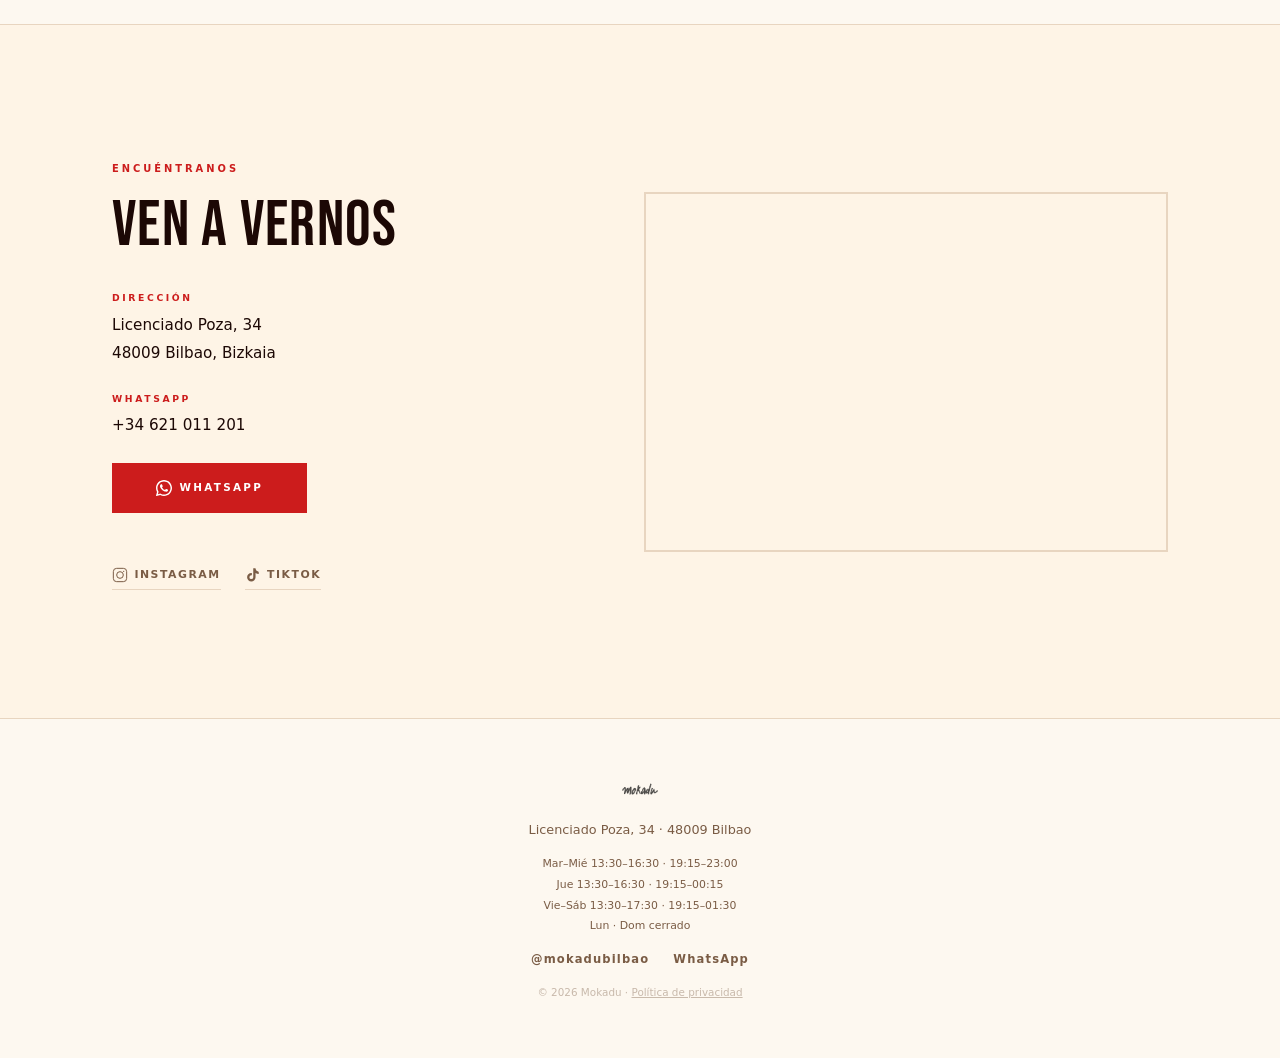
==== commit a12c1468: "feat: rediseño carta — logo real, fuentes Bebas Neue + Bricolage, historia V1/V2, carrusel fotos - L" ====
--- a/index.html
+++ b/index.html
@@ -9,23 +9,22 @@
   <meta property="og:description" content="Bocadillos, cócteles y vinos en el corazón del Ensanche. Con las manos. Licenciado Poza, 34.">
   <meta property="og:type" content="restaurant">
   <title>MOKADU — Bocadillos, cócteles y vinos · Bilbao</title>
-  <link rel="preconnect" href="https://fonts.googleapis.com">
-  <link rel="preconnect" href="https://fonts.gstatic.com" crossorigin>
-  <link href="https://fonts.googleapis.com/css2?family=Dancing+Script:wght@700&family=Playfair+Display:ital,wght@0,400;0,700;1,400&family=DM+Sans:opsz,wght@9..40,300;9..40,400;9..40,500&display=swap" rel="stylesheet">
-  <link rel="icon" type="image/svg+xml" href="favicon.svg">
+  <link rel="icon" type="image/png" href="img/logo-m.png">
   <link rel="stylesheet" href="css/style.css">
 </head>
 <body>
 
   <!-- NAV -->
   <nav id="nav">
-    <a href="#hero" class="nav-logo">mokadu</a>
+    <a href="#hero" class="nav-logo" aria-label="Mokadu — inicio">
+      <img src="img/logo-negro.png" alt="Mokadu" class="nav-logo-img">
+    </a>
     <button class="nav-toggle" aria-label="Abrir menú" aria-expanded="false">
       <span></span><span></span><span></span>
     </button>
     <ul class="nav-links" role="list">
       <li><a href="#concepto">Concepto</a></li>
-      <li><a href="#carta">Carta</a></li>
+      <li><a href="#historia">La carta</a></li>
       <li><a href="#horarios">Horarios</a></li>
       <li><a href="#contacto">Contacto</a></li>
     </ul>
@@ -35,11 +34,11 @@
   <section id="hero">
     <div class="hero-content">
       <div class="hero-logo-circle" aria-label="Mokadu">
-        <span>mokadu</span>
-      </div>
-      <p class="hero-tagline">Sandwiches, cócteles y vinos</p>
-      <p class="hero-sub">Con las manos · Licenciado Poza, 34 · Bilbao</p>
-      <a href="#carta" class="btn-primary">Ver la carta</a>
+        <img src="img/logo-negro.png" alt="Mokadu">
+      </div>
+      <p class="hero-tagline">Con las manos</p>
+      <p class="hero-sub">Sandwiches · Cócteles · Vinos · Licenciado Poza, 34 · Bilbao</p>
+      <a href="#historia" class="btn-primary">Ver la carta</a>
       <a href="https://mokadu.myrestoo.net/v2?view=reservation&lang=es" target="_blank" rel="noopener noreferrer" class="btn-secondary">Reservar mesa</a>
     </div>
     <div class="hero-scroll" aria-hidden="true">
@@ -56,7 +55,7 @@
           <span class="section-label">El concepto</span>
           <h2>Un menú breve.<br>Un sabor distinto.</h2>
           <p>En Mokadu elevamos el bocadillo a categoría gastronómica. Sabores del mundo, técnica honesta, productos de calidad — todo pensado para comerse con las manos.</p>
-          <p>Un espacio íntimo en el corazón de Bilbao, con alma de bistró parisino y espíritu propio.</p>
+          <p>Un espacio íntimo en el corazón de Bilbao, con alma de bistró y espíritu propio.</p>
         </div>
         <div class="concepto-stats reveal">
           <div class="stat">
@@ -80,137 +79,235 @@
   <section id="fotos" class="fotos-section">
     <div class="fotos-grid">
       <div class="foto-slot foto-slot--tall">
-        <img src="img/foto-playeros.jpg" alt="Playeros — manos compartiendo el bocado estrella de Mokadu">
+        <img src="img/foto-staff.jpg" alt="Mokadu — con las manos">
       </div>
       <div class="foto-slot">
-        <img src="img/foto-porco-rosso.jpg" alt="Porco Rosso — bocadillo de cerdo deshilachado con encurtidos y cebolla">
+        <img src="img/foto-mesa.jpg" alt="La mesa completa en Mokadu">
       </div>
       <div class="foto-slot">
-        <img src="img/foto-tostada.jpg" alt="Tostada Mokadu — presentación minimalista sobre plato ámbar">
+        <img src="img/foto-interior.jpg" alt="Interior de Mokadu — Licenciado Poza, 34">
       </div>
       <div class="foto-slot">
-        <img src="img/foto-pdt.jpg" alt="PDT — bocadillo clásico con patatas fritas Mokadu">
+        <img src="img/foto-platos.jpg" alt="Bocadillos y cócteles en Mokadu">
       </div>
       <div class="foto-slot">
-        <img src="img/foto-bar.jpg" alt="La barra de Mokadu — preparando cócteles de autor">
+        <img src="img/foto-vinos.jpg" alt="Selección de vinos de pequeños productores">
       </div>
       <div class="foto-slot foto-slot--wide">
-        <img src="img/foto-mesa.jpg" alt="Mesa completa en Mokadu — bocadillos, patatas y vino">
-      </div>
-    </div>
-  </section>
-
-  <!-- CARTA -->
+        <img src="img/foto-bar.jpg" alt="Mokadu — ambiente y vinos">
+      </div>
+    </div>
+  </section>
+
+  <!-- HISTORIA DEL MENÚ -->
+  <section id="historia">
+
+    <div class="historia-intro reveal">
+      <span class="section-label">La carta</span>
+      <h2>Dos temporadas.<br>Dos versiones.</h2>
+      <p>La carta de Mokadu evoluciona. Aquí, el archivo de lo que hemos sido y lo que somos ahora.</p>
+    </div>
+
+    <!-- V1 -->
+    <div class="hist-version v1 reveal">
+      <div class="hist-foto">
+        <img src="img/foto-cocina.jpg" alt="Mokadu V1 — la primera carta">
+      </div>
+      <div class="hist-texto">
+        <span class="hist-v-bg" aria-hidden="true">V1</span>
+        <p class="hist-fecha">Ago 2025 — Jun 2026</p>
+        <span class="hist-v-label">Primera temporada</span>
+        <div class="hist-menu">
+          <div>
+            <p class="hist-cat">Empezamos</p>
+            <ul class="hist-platos">
+              <li><span>Playeros</span><span class="hist-precio">12€</span></li>
+              <li><span>Playeros Cerdos</span><span class="hist-precio">15,5€</span></li>
+            </ul>
+          </div>
+          <div>
+            <p class="hist-cat">A dos manos</p>
+            <ul class="hist-platos">
+              <li><span>Tostada mexicana</span><span class="hist-precio">12€</span></li>
+              <li><span>Porco Rosso, nuestro Banh-mi</span><span class="hist-precio">15€</span></li>
+              <li><span>Goomba</span><span class="hist-precio">13€</span></li>
+              <li><span>2DEK</span><span class="hist-precio">14€</span></li>
+              <li><span>PEC</span><span class="hist-precio">15€</span></li>
+            </ul>
+          </div>
+          <div>
+            <p class="hist-cat">Al lado</p>
+            <ul class="hist-platos">
+              <li><span>PDT — Patatas triple cocción, mayo triple ajo</span><span class="hist-precio">7€</span></li>
+            </ul>
+          </div>
+          <div>
+            <p class="hist-cat">Acabamos</p>
+            <ul class="hist-platos">
+              <li><span>Ice-Dwich — Sandwich de cookies con helado de nata</span><span class="hist-precio">8€</span></li>
+            </ul>
+          </div>
+        </div>
+      </div>
+    </div>
+
+    <!-- V2 -->
+    <div class="hist-version v2 reveal">
+      <div class="hist-foto">
+        <img src="img/foto-mesa.jpg" alt="Mokadu V2 — la carta actual">
+      </div>
+      <div class="hist-texto">
+        <span class="hist-v-bg" aria-hidden="true">V2</span>
+        <p class="hist-fecha">Jun 2026 — Hoy</p>
+        <span class="hist-v-label">Temporada actual</span>
+        <div class="hist-menu">
+          <div>
+            <p class="hist-cat">Abrimos</p>
+            <ul class="hist-platos">
+              <li>PDT</li>
+              <li>Playeros</li>
+              <li>Sa-aM</li>
+              <li>Crème à la Edgar</li>
+            </ul>
+          </div>
+          <div>
+            <p class="hist-cat">Seguimos</p>
+            <ul class="hist-platos">
+              <li>Nikita</li>
+              <li>La Chilenita</li>
+              <li>Sal del Coche</li>
+              <li>Rosbiti</li>
+            </ul>
+          </div>
+          <div>
+            <p class="hist-cat">Clap</p>
+            <ul class="hist-platos">
+              <li>Brigadeiros</li>
+              <li>Ice-Dwich</li>
+            </ul>
+          </div>
+          <div>
+            <p class="hist-cat">Fuera carta · A veces</p>
+            <ul class="hist-platos">
+              <li>Gazpacho con dadinhos de queijo</li>
+              <li>Sandwich frío de ensaladilla y anguila</li>
+              <li>Rollitos de arroz con trigueros y setas</li>
+              <li>BLT</li>
+            </ul>
+          </div>
+        </div>
+        <p class="hist-note">El menú cambia con la temporada. Para saber qué hay hoy, pregunta por WhatsApp.</p>
+      </div>
+    </div>
+
+  </section>
+
+  <!-- CARTA — Fotos -->
   <section id="carta">
-    <div class="container">
-
-      <div class="carta-header-inner reveal">
-        <span class="section-label">Para picar</span>
-        <h2>La carta</h2>
-        <div class="title-rule">
-          <span class="season">Verano · 2026</span>
-        </div>
-        <p class="carta-subtitle">Breve. Honesta. Siempre fresca.</p>
-      </div>
-
-      <div class="carta-grid reveal">
-
-        <nav class="carta-nav" role="tablist" aria-label="Categorías de la carta">
-          <button class="nav-btn active" data-tab="bocados" role="tab" aria-selected="true" aria-controls="panel-bocados">
-            <span class="nav-name">Bocados</span>
-            <span class="nav-desc">El mundo en un pan. Nuestra razón de ser.</span>
-            <span class="nav-count">9 platos</span>
-          </button>
-          <button class="nav-btn" data-tab="bebidas" role="tab" aria-selected="false" aria-controls="panel-bebidas">
-            <span class="nav-name">Bebidas</span>
-            <span class="nav-desc">Cócteles de autor y vinos de pequeños productores.</span>
-            <span class="nav-count">6 opciones</span>
-          </button>
-          <button class="nav-btn" data-tab="postres" role="tab" aria-selected="false" aria-controls="panel-postres">
-            <span class="nav-name">Postres</span>
-            <span class="nav-desc">Para cerrar con algo dulce y con carácter.</span>
-            <span class="nav-count">2 dulces</span>
-          </button>
-        </nav>
-
-        <div class="carta-panel">
-
-          <ul class="dish-list active" id="panel-bocados" role="tabpanel">
-            <li class="dish-item">
-              <p class="dish-name">PDT</p>
-              <p class="dish-desc">Patatas triple cocción con mayonesa de tres ajos — frito, crudo y negro</p>
-            </li>
-            <li class="dish-item">
-              <p class="dish-name">Playeros</p>
-              <p class="dish-desc">Tostones playeros con colslaw y salsa agridulce de tamarindo · opción: cerdo asado con especias jamaicanas</p>
-            </li>
-            <li class="dish-item">
-              <p class="dish-name">Sa-aM <span class="dish-tag">Nuevo</span></p>
-              <p class="dish-desc">Saam de pollo frito, kimchi de pepino y salsa dulce de ají amarillo</p>
-            </li>
-            <li class="dish-item">
-              <p class="dish-name">Crème à la Edgar <span class="dish-tag">Nuevo</span></p>
-              <p class="dish-desc">Crema de berenjena asada, queso azul y requesón con cerezas y crujientes de maíz</p>
-            </li>
-            <li class="dish-item">
-              <p class="dish-name">Nikita <span class="dish-tag">Nuevo</span></p>
-              <p class="dish-desc">Burrito de atún o bonito macerado en sésamo y soja, arroz, crema de frijol, crema fresca, pimientos del piquillo y cebolla quemada</p>
-            </li>
-            <li class="dish-item">
-              <p class="dish-name">La Chilenita <span class="dish-tag">Nuevo</span></p>
-              <p class="dish-desc">Arepa de pollo mechado, aguacate, aliño asiático (soja, sésamo, jengibre, ajo) y col lombarda encurtida</p>
-            </li>
-            <li class="dish-item">
-              <p class="dish-name">Rosbiti <span class="dish-tag">Nuevo</span></p>
-              <p class="dish-desc">Sandwich de redondo de ternera (roastbeef), lechuga, tomate asado y albahaca</p>
-            </li>
-            <li class="dish-item">
-              <p class="dish-name">Sal del coche <span class="dish-tag">Nuevo</span></p>
-              <p class="dish-desc">Focaccia vegetal de rostí de patata, escalibada, pimiento del piquillo, mojo picón canario y salsa de ciruela · collab @saldelcoche</p>
-            </li>
-          </ul>
-
-          <ul class="dish-list" id="panel-bebidas" role="tabpanel">
-            <li class="dish-item">
-              <p class="dish-name">Espresso Martini</p>
-              <p class="dish-desc">Vodka · licor de café · espresso</p>
-            </li>
-            <li class="dish-item">
-              <p class="dish-name">Margabirra</p>
-              <p class="dish-desc">Margarita frozen con cerveza artesana</p>
-            </li>
-            <li class="dish-item">
-              <p class="dish-name">Margarita Frozen</p>
-              <p class="dish-desc">Tequila · triple sec · lima</p>
-            </li>
-            <li class="dish-item">
-              <p class="dish-name">Porn Star</p>
-              <p class="dish-desc">Vodka · fruta de la pasión · prosecco</p>
-            </li>
-            <li class="dish-item">
-              <p class="dish-name">Lemonada de Albahaca</p>
-              <p class="dish-desc">Sin alcohol · limón · albahaca fresca · soda</p>
-            </li>
-            <li class="dish-item">
-              <p class="dish-name">Vinos</p>
-              <p class="dish-desc">Selección de pequeños productores curada por Inés</p>
-            </li>
-          </ul>
-
-          <ul class="dish-list" id="panel-postres" role="tabpanel">
-            <li class="dish-item">
-              <p class="dish-name">Brigadeiros</p>
-              <p class="dish-desc">Receta de Ana, nuestra cocinera de Brasil · de chocolate negro, haba tonka o pimentón</p>
-            </li>
-            <li class="dish-item">
-              <p class="dish-name">Ice-Dwich</p>
-              <p class="dish-desc">Cookies con 5 especias chinas y helado de nata</p>
-            </li>
-          </ul>
-
-        </div>
-      </div>
-    </div>
+
+    <div class="carta-header reveal">
+      <h2>La carta<br>en imágenes</h2>
+      <span class="carta-season">Verano · 2026</span>
+    </div>
+
+    <p class="carta-scroll-hint">Desliza para ver</p>
+
+    <div class="carta-scroll-track" role="list">
+
+      <div class="carta-foto-item" role="listitem">
+        <span class="carta-num">01</span>
+        <div class="carta-img-wrap">
+          <img src="img/foto-staff.jpg" alt="Abrimos — para empezar">
+        </div>
+        <div class="carta-caption">
+          <strong>Abrimos</strong>
+          <span>PDT · Playeros · Sa-aM · Crème à la Edgar</span>
+        </div>
+      </div>
+
+      <div class="carta-foto-item" role="listitem">
+        <span class="carta-num">02</span>
+        <div class="carta-img-wrap">
+          <img src="img/foto-platos.jpg" alt="Seguimos — los platos principales">
+        </div>
+        <div class="carta-caption">
+          <strong>Seguimos</strong>
+          <span>Nikita · La Chilenita · Sal del Coche · Rosbiti</span>
+        </div>
+      </div>
+
+      <div class="carta-foto-item" role="listitem">
+        <span class="carta-num">03</span>
+        <div class="carta-img-wrap">
+          <img src="img/foto-mesa.jpg" alt="La mesa completa">
+        </div>
+        <div class="carta-caption">
+          <strong>La mesa</strong>
+          <span>Compartir con las manos. Esa es la idea.</span>
+        </div>
+      </div>
+
+      <div class="carta-foto-item" role="listitem">
+        <span class="carta-num">04</span>
+        <div class="carta-img-wrap">
+          <img src="img/foto-cocina.jpg" alt="Clap — los postres">
+        </div>
+        <div class="carta-caption">
+          <strong>Clap</strong>
+          <span>Brigadeiros · Ice-Dwich</span>
+        </div>
+      </div>
+
+      <div class="carta-foto-item" role="listitem">
+        <span class="carta-num">05</span>
+        <div class="carta-img-wrap">
+          <img src="img/foto-bar.jpg" alt="Cócteles de autor">
+        </div>
+        <div class="carta-caption">
+          <strong>Cócteles</strong>
+          <span>Espresso Martini · Margabirra · Margarita Frozen · Porn Star</span>
+        </div>
+      </div>
+
+      <div class="carta-foto-item" role="listitem">
+        <span class="carta-num">06</span>
+        <div class="carta-img-wrap">
+          <img src="img/foto-vinos.jpg" alt="Vinos de pequeños productores">
+        </div>
+        <div class="carta-caption">
+          <strong>Vinos</strong>
+          <span>Selección de pequeños productores. Curada por Inés.</span>
+        </div>
+      </div>
+
+      <div class="carta-foto-item" role="listitem">
+        <span class="carta-num">07</span>
+        <div class="carta-img-wrap">
+          <img src="img/foto-interior.jpg" alt="El local — Licenciado Poza, 34">
+        </div>
+        <div class="carta-caption">
+          <strong>El local</strong>
+          <span>Licenciado Poza, 34 · Bilbao · Barrio de Pozas</span>
+        </div>
+      </div>
+
+      <div class="carta-foto-item" role="listitem">
+        <span class="carta-num">08</span>
+        <div class="carta-img-wrap">
+          <img src="img/foto-cocina2.jpg" alt="Detrás de la barra">
+        </div>
+        <div class="carta-caption">
+          <strong>Detrás</strong>
+          <span>La cocina de Mokadu. Donde empieza todo.</span>
+        </div>
+      </div>
+
+    </div>
+
+    <p class="carta-footer-note">
+      El menú cambia con la temporada. Para precios, alérgenos o platos del día — escríbenos por WhatsApp.
+    </p>
+
   </section>
 
   <!-- HORARIOS -->
@@ -220,10 +317,9 @@
         <div class="horarios-intro reveal">
           <span class="section-label">Cuándo</span>
           <h2>Horarios</h2>
-          <p>Reservas disponibles por teléfono o en persona.</p>
+          <p>Reserva online o escríbenos por WhatsApp. No atendemos el teléfono durante el servicio.</p>
           <a href="https://mokadu.myrestoo.net/v2?view=reservation&lang=es" target="_blank" rel="noopener noreferrer" class="btn-primary">Reservar mesa</a>
-          <a href="https://wa.me/34621011201" target="_blank" rel="noopener noreferrer" class="btn-secondary">WhatsApp</a>
-          <a href="tel:+34621011201" class="btn-secondary">Llamar</a>
+          <a href="https://wa.me/34621011201" target="_blank" rel="noopener noreferrer" class="btn-secondary" style="margin-top:0.75rem;">WhatsApp</a>
         </div>
         <div class="horarios-tabla reveal">
           <div class="dia-row closed">
@@ -263,8 +359,8 @@
             <span class="dato-valor">Licenciado Poza, 34<br>48009 Bilbao, Bizkaia</span>
           </div>
           <div class="contacto-dato">
-            <span class="dato-label">Teléfono</span>
-            <a href="tel:+34621011201" class="dato-valor link">+34 621 011 201</a>
+            <span class="dato-label">WhatsApp</span>
+            <a href="https://wa.me/34621011201" target="_blank" rel="noopener noreferrer" class="dato-valor link">+34 621 011 201</a>
           </div>
           <a href="https://wa.me/34621011201" target="_blank" rel="noopener noreferrer" class="btn-primary" style="display:inline-flex;align-items:center;gap:0.5rem;margin-bottom:1.5rem;">
             <svg width="16" height="16" fill="currentColor" viewBox="0 0 24 24"><path d="M17.472 14.382c-.297-.149-1.758-.867-2.03-.967-.273-.099-.471-.148-.67.15-.197.297-.767.966-.94 1.164-.173.199-.347.223-.644.075-.297-.15-1.255-.463-2.39-1.475-.883-.788-1.48-1.761-1.653-2.059-.173-.297-.018-.458.13-.606.134-.133.298-.347.446-.52.149-.174.198-.298.298-.497.099-.198.05-.371-.025-.52-.075-.149-.669-1.612-.916-2.207-.242-.579-.487-.5-.669-.51-.173-.008-.371-.01-.57-.01-.198 0-.52.074-.792.372-.272.297-1.04 1.016-1.04 2.479 0 1.462 1.065 2.875 1.213 3.074.149.198 2.096 3.2 5.077 4.487.709.306 1.262.489 1.694.625.712.227 1.36.195 1.871.118.571-.085 1.758-.719 2.006-1.413.248-.694.248-1.289.173-1.413-.074-.124-.272-.198-.57-.347z"/><path d="M12 0C5.373 0 0 5.373 0 12c0 2.122.554 4.118 1.523 5.851L.057 23.386a.5.5 0 0 0 .606.65l5.706-1.494A11.955 11.955 0 0 0 12 24c6.627 0 12-5.373 12-12S18.627 0 12 0zm0 21.818a9.818 9.818 0 0 1-5.017-1.378l-.36-.214-3.724.975.994-3.63-.234-.373A9.818 9.818 0 0 1 2.182 12C2.182 6.57 6.57 2.182 12 2.182S21.818 6.57 21.818 12 17.43 21.818 12 21.818z"/></svg>
@@ -298,13 +394,13 @@
   <footer>
     <div class="container">
       <div class="footer-inner">
-        <span class="footer-logo">mokadu</span>
+        <img src="img/logo-negro.png" alt="Mokadu" class="footer-logo-img">
         <a href="https://maps.google.com/?q=Licenciado+Poza+34+Bilbao" target="_blank" rel="noopener noreferrer" class="footer-address">Licenciado Poza, 34 · 48009 Bilbao</a>
         <div class="footer-hours">
           <span>Mar–Mié 13:30–16:30 · 19:15–23:00</span>
           <span>Jue 13:30–16:30 · 19:15–00:15</span>
           <span>Vie–Sáb 13:30–17:30 · 19:15–01:30</span>
-          <span>Lun–Dom cerrado</span>
+          <span>Lun · Dom cerrado</span>
         </div>
         <div class="footer-social">
           <a href="https://www.instagram.com/mokadubilbao" target="_blank" rel="noopener noreferrer">@mokadubilbao</a>
--- a/css/style.css
+++ b/css/style.css
@@ -1,6 +1,38 @@
 /* =====================================
    MOKADU — Estilos
    ===================================== */
+
+/* ── FUENTES LOCALES ── */
+@font-face {
+  font-family: 'Bebas Neue';
+  src: url('../fonts/BebasNeue-Regular.ttf') format('truetype');
+  font-weight: 400;
+  font-display: swap;
+}
+@font-face {
+  font-family: 'Bricolage Grotesque';
+  src: url('../fonts/BricolageGrotesque-Light.ttf') format('truetype');
+  font-weight: 300;
+  font-display: swap;
+}
+@font-face {
+  font-family: 'Bricolage Grotesque';
+  src: url('../fonts/BricolageGrotesque-Regular.ttf') format('truetype');
+  font-weight: 400;
+  font-display: swap;
+}
+@font-face {
+  font-family: 'Bricolage Grotesque';
+  src: url('../fonts/BricolageGrotesque-SemiBold.ttf') format('truetype');
+  font-weight: 600;
+  font-display: swap;
+}
+@font-face {
+  font-family: 'Bricolage Grotesque';
+  src: url('../fonts/BricolageGrotesque-Bold.ttf') format('truetype');
+  font-weight: 700;
+  font-display: swap;
+}
 
 :root {
   --bg:       #fdf8f0;
@@ -10,11 +42,9 @@
   --red:      #cc1c1c;
   --red-dk:   #9e1a17;
   --red-lt:   #fdecea;
-  --green:    #2e6032;
   --border:   #e8d5c0;
-  --serif:    'Playfair Display', Georgia, serif;
-  --sans:     'DM Sans', system-ui, sans-serif;
-  --script:   'Dancing Script', cursive;
+  --display:  'Bebas Neue', Impact, sans-serif;
+  --sans:     'Bricolage Grotesque', system-ui, sans-serif;
   --ease:     cubic-bezier(0.25, 0.46, 0.45, 0.94);
 }
 
@@ -41,12 +71,13 @@
 
 .section-label {
   display: inline-block;
-  font-size: 0.68rem;
-  font-weight: 500;
-  letter-spacing: 0.28em;
+  font-size: 0.62rem;
+  font-weight: 600;
+  letter-spacing: 0.3em;
   text-transform: uppercase;
   color: var(--red);
   margin-bottom: 1rem;
+  font-family: var(--sans);
 }
 
 .hidden { display: none !important; }
@@ -78,14 +109,18 @@
 }
 
 .nav-logo {
-  font-family: var(--script);
-  font-size: 1.7rem;
-  font-weight: 700;
-  color: var(--red);
+  display: flex;
+  align-items: center;
   text-decoration: none;
   line-height: 1;
 }
 
+.nav-logo-img {
+  height: 26px;
+  width: auto;
+  display: block;
+}
+
 .nav-links {
   list-style: none;
   display: flex;
@@ -93,13 +128,14 @@
 }
 
 .nav-links a {
-  font-size: 0.72rem;
-  font-weight: 400;
-  letter-spacing: 0.14em;
+  font-size: 0.65rem;
+  font-weight: 600;
+  letter-spacing: 0.22em;
   text-transform: uppercase;
   color: var(--fg-muted);
   text-decoration: none;
   transition: color 0.3s;
+  font-family: var(--sans);
 }
 .nav-links a:hover { color: var(--red); }
 
@@ -126,6 +162,7 @@
 
 /* ── HERO ── */
 #hero {
+  position: relative;
   min-height: 100svh;
   display: flex;
   align-items: center;
@@ -137,7 +174,6 @@
 
 .hero-content { max-width: 600px; }
 
-/* Logo círculo rojo — igual que en Instagram */
 .hero-logo-circle {
   width: clamp(180px, 28vw, 280px);
   height: clamp(180px, 28vw, 280px);
@@ -150,35 +186,36 @@
   box-shadow: 0 16px 48px rgba(204,28,28,0.22);
   opacity: 0;
   animation: scaleIn 0.8s var(--ease) 0.2s forwards;
-}
-
-.hero-logo-circle span {
-  font-family: var(--script);
-  font-size: clamp(2.8rem, 7vw, 5.5rem);
-  font-weight: 700;
-  color: #fff;
-  line-height: 1;
-  user-select: none;
+  padding: 2.2rem;
+}
+
+.hero-logo-circle img {
+  width: 85%;
+  height: auto;
+  filter: brightness(0) invert(1);
 }
 
 .hero-tagline {
-  font-family: var(--serif);
-  font-size: clamp(1rem, 2.2vw, 1.35rem);
+  font-family: var(--display);
+  font-size: clamp(1.6rem, 3.5vw, 2.4rem);
   font-weight: 400;
+  letter-spacing: 0.06em;
   color: var(--fg);
+  text-transform: uppercase;
   margin-bottom: 0.5rem;
   opacity: 0;
   animation: fadeUp 0.9s var(--ease) 0.65s forwards;
 }
 
 .hero-sub {
-  font-size: 0.72rem;
-  letter-spacing: 0.18em;
+  font-size: 0.68rem;
+  letter-spacing: 0.2em;
   text-transform: uppercase;
   color: var(--fg-muted);
   margin-bottom: 2.5rem;
   opacity: 0;
   animation: fadeUp 0.9s var(--ease) 0.8s forwards;
+  font-family: var(--sans);
 }
 
 .btn-primary {
@@ -187,12 +224,13 @@
   background: var(--red);
   color: #fff;
   text-decoration: none;
-  font-size: 0.72rem;
-  font-weight: 500;
-  letter-spacing: 0.2em;
+  font-size: 0.65rem;
+  font-weight: 600;
+  letter-spacing: 0.22em;
   text-transform: uppercase;
   border: 2px solid var(--red);
   transition: background 0.3s, color 0.3s;
+  font-family: var(--sans);
   opacity: 0;
   animation: fadeUp 0.9s var(--ease) 0.95s forwards;
 }
@@ -205,30 +243,14 @@
   color: var(--red);
   border: 1px solid var(--red);
   font-family: var(--sans);
-  font-size: 0.72rem;
-  font-weight: 500;
-  letter-spacing: 0.18em;
+  font-size: 0.65rem;
+  font-weight: 600;
+  letter-spacing: 0.2em;
   text-transform: uppercase;
   text-decoration: none;
-  border-radius: 2px;
   transition: background 0.3s, color 0.3s;
 }
 .btn-secondary:hover { background: var(--red); color: #fff; }
-
-.btn-outline {
-  display: inline-block;
-  margin-top: 1.8rem;
-  padding: 0.8rem 2rem;
-  border: 2px solid var(--red);
-  color: var(--red);
-  text-decoration: none;
-  font-size: 0.72rem;
-  font-weight: 500;
-  letter-spacing: 0.18em;
-  text-transform: uppercase;
-  transition: background 0.3s, color 0.3s;
-}
-.btn-outline:hover { background: var(--red); color: #fff; }
 
 .hero-scroll {
   position: absolute;
@@ -243,10 +265,11 @@
   animation: fadeUp 1s var(--ease) 1.2s forwards;
 }
 .hero-scroll span {
-  font-size: 0.6rem;
-  letter-spacing: 0.25em;
-  text-transform: uppercase;
-  color: var(--fg-muted);
+  font-size: 0.55rem;
+  letter-spacing: 0.28em;
+  text-transform: uppercase;
+  color: var(--fg-muted);
+  font-family: var(--sans);
 }
 .scroll-line {
   width: 1px;
@@ -256,9 +279,6 @@
   animation: scrollPulse 2.2s ease infinite;
 }
 
-/* Añadir position:relative al hero para el scroll indicator */
-#hero { position: relative; }
-
 @keyframes fadeUp {
   from { opacity: 0; transform: translateY(18px); }
   to   { opacity: 1; transform: none; }
@@ -288,9 +308,12 @@
 }
 
 .concepto-text h2 {
-  font-family: var(--serif);
-  font-size: clamp(2rem, 3.5vw, 3rem);
-  line-height: 1.2;
+  font-family: var(--display);
+  font-size: clamp(2.8rem, 5vw, 4.5rem);
+  font-weight: 400;
+  letter-spacing: 0.02em;
+  text-transform: uppercase;
+  line-height: 1.0;
   margin-bottom: 1.5rem;
 }
 
@@ -299,6 +322,7 @@
   font-size: 0.95rem;
   line-height: 1.9;
   margin-bottom: 1rem;
+  font-weight: 300;
 }
 
 .concepto-stats { display: flex; flex-direction: column; gap: 2rem; }
@@ -310,18 +334,21 @@
 
 .stat-number {
   display: block;
-  font-family: var(--serif);
-  font-size: 2.8rem;
+  font-family: var(--display);
+  font-size: 3.5rem;
   line-height: 1;
   color: var(--red);
   margin-bottom: 0.2rem;
+  letter-spacing: 0.02em;
 }
 
 .stat-label {
-  font-size: 0.7rem;
-  letter-spacing: 0.12em;
-  text-transform: uppercase;
-  color: var(--fg-muted);
+  font-size: 0.65rem;
+  letter-spacing: 0.18em;
+  text-transform: uppercase;
+  color: var(--fg-muted);
+  font-family: var(--sans);
+  font-weight: 600;
 }
 
 /* ── FOTOS ── */
@@ -354,229 +381,291 @@
 .foto-slot--tall { grid-row: span 2; }
 .foto-slot--wide { grid-column: span 3; }
 
-/* ── CARTA ── */
+/* ── HISTORIA DEL MENÚ ── */
+#historia {
+  border-top: 1px solid var(--border);
+}
+
+.historia-intro {
+  padding: 6rem 2rem 4rem;
+  max-width: 1120px;
+  margin: 0 auto;
+}
+
+.historia-intro h2 {
+  font-family: var(--display);
+  font-size: clamp(4rem, 10vw, 9rem);
+  font-weight: 400;
+  text-transform: uppercase;
+  line-height: 0.88;
+  letter-spacing: 0.01em;
+  color: var(--fg);
+  margin-bottom: 0.8rem;
+}
+
+.historia-intro p {
+  font-size: 0.9rem;
+  color: var(--fg-muted);
+  max-width: 480px;
+  line-height: 1.8;
+}
+
+/* Cada bloque de versión */
+.hist-version {
+  display: grid;
+  grid-template-columns: 1fr 1fr;
+  min-height: 580px;
+  border-top: 1px solid var(--border);
+}
+
+.hist-version.v2 .hist-foto { order: 2; }
+.hist-version.v2 .hist-texto { order: 1; }
+
+.hist-foto {
+  overflow: hidden;
+  background: var(--fg);
+  position: relative;
+}
+
+.hist-foto img {
+  width: 100%;
+  height: 100%;
+  object-fit: cover;
+  display: block;
+  transition: transform 0.8s var(--ease);
+}
+
+.hist-foto:hover img { transform: scale(1.03); }
+
+.hist-texto {
+  padding: 4rem;
+  display: flex;
+  flex-direction: column;
+  justify-content: center;
+  background: var(--bg-2);
+  position: relative;
+  overflow: hidden;
+}
+
+.hist-v-bg {
+  position: absolute;
+  top: -1rem;
+  right: -1rem;
+  font-family: var(--display);
+  font-size: 16rem;
+  line-height: 1;
+  color: var(--red);
+  opacity: 0.06;
+  pointer-events: none;
+  user-select: none;
+  letter-spacing: -0.02em;
+}
+
+.hist-fecha {
+  font-family: var(--display);
+  font-size: 1.1rem;
+  letter-spacing: 0.1em;
+  text-transform: uppercase;
+  color: var(--red);
+  margin-bottom: 0.3rem;
+}
+
+.hist-v-label {
+  font-size: 0.58rem;
+  letter-spacing: 0.3em;
+  text-transform: uppercase;
+  color: var(--fg-muted);
+  margin-bottom: 2.5rem;
+  font-weight: 600;
+}
+
+.hist-menu {
+  display: flex;
+  flex-direction: column;
+  gap: 1.6rem;
+}
+
+.hist-cat {
+  font-size: 0.58rem;
+  letter-spacing: 0.28em;
+  text-transform: uppercase;
+  color: var(--red);
+  font-weight: 700;
+  margin-bottom: 0.5rem;
+  font-family: var(--sans);
+}
+
+.hist-platos {
+  list-style: none;
+}
+
+.hist-platos li {
+  font-size: 0.85rem;
+  color: var(--fg-muted);
+  padding: 0.28rem 0;
+  border-bottom: 1px solid var(--border);
+  line-height: 1.35;
+  font-weight: 300;
+  display: flex;
+  justify-content: space-between;
+  align-items: baseline;
+  gap: 1rem;
+}
+
+.hist-platos li:last-child { border-bottom: none; }
+
+.hist-precio {
+  font-size: 0.75rem;
+  color: var(--red);
+  font-weight: 600;
+  flex-shrink: 0;
+  font-family: var(--sans);
+}
+
+.hist-note {
+  font-size: 0.72rem;
+  color: var(--fg-muted);
+  font-style: italic;
+  margin-top: 1.5rem;
+  padding-top: 1rem;
+  border-top: 1px solid var(--border);
+  line-height: 1.6;
+}
+
+/* ── CARTA (FOTO CAROUSEL) ── */
 #carta {
-  padding: 8rem 0;
-  background: var(--bg-2);
   border-top: 1px solid var(--border);
-}
-
-.carta-header-inner { margin-bottom: 5rem; }
-
-.carta-header-inner h2 {
-  font-family: var(--serif);
-  font-size: clamp(2.6rem, 6vw, 4.4rem);
+  background: var(--bg);
+}
+
+.carta-header {
+  padding: 6rem 2rem 3rem;
+  max-width: 1120px;
+  margin: 0 auto;
+  display: flex;
+  align-items: flex-end;
+  justify-content: space-between;
+  gap: 2rem;
+}
+
+.carta-header h2 {
+  font-family: var(--display);
+  font-size: clamp(4rem, 10vw, 9rem);
   font-weight: 400;
+  text-transform: uppercase;
+  line-height: 0.88;
+  letter-spacing: 0.01em;
+  color: var(--fg);
+}
+
+.carta-season {
+  font-size: 0.62rem;
+  letter-spacing: 0.28em;
+  text-transform: uppercase;
+  color: var(--fg-muted);
+  font-family: var(--sans);
+  font-weight: 600;
+  flex-shrink: 0;
+  padding-bottom: 0.5rem;
+}
+
+.carta-scroll-hint {
+  padding: 0 2rem 1.2rem;
+  font-size: 0.58rem;
+  letter-spacing: 0.3em;
+  text-transform: uppercase;
+  color: var(--fg-muted);
+  font-family: var(--sans);
+  display: flex;
+  align-items: center;
+  gap: 0.8rem;
+}
+
+.carta-scroll-hint::after {
+  content: '';
+  display: inline-block;
+  width: 32px;
+  height: 1px;
+  background: var(--fg-muted);
+}
+
+.carta-scroll-track {
+  display: flex;
+  overflow-x: auto;
+  scroll-snap-type: x mandatory;
+  -webkit-overflow-scrolling: touch;
+  scrollbar-width: none;
+  cursor: grab;
+  border-top: 1px solid var(--border);
+}
+.carta-scroll-track::-webkit-scrollbar { display: none; }
+.carta-scroll-track.grabbing { cursor: grabbing; }
+
+.carta-foto-item {
+  flex: 0 0 clamp(260px, 28vw, 380px);
+  scroll-snap-align: start;
+  display: flex;
+  flex-direction: column;
+  border-right: 1px solid var(--border);
+}
+.carta-foto-item:last-child { border-right: none; }
+
+.carta-num {
+  padding: 1rem 1.2rem 0.5rem;
+  font-family: var(--display);
+  font-size: 0.85rem;
+  letter-spacing: 0.14em;
+  color: var(--red);
+}
+
+.carta-img-wrap {
+  aspect-ratio: 4 / 5;
+  overflow: hidden;
+  background: var(--fg);
+  flex-shrink: 0;
+}
+
+.carta-img-wrap img {
+  width: 100%;
+  height: 100%;
+  object-fit: cover;
+  transition: transform 0.6s var(--ease);
+}
+
+.carta-foto-item:hover .carta-img-wrap img { transform: scale(1.04); }
+
+.carta-caption {
+  padding: 0.8rem 1.2rem 1.5rem;
+  flex: 1;
+}
+
+.carta-caption strong {
+  display: block;
+  font-family: var(--display);
+  font-size: 1.05rem;
+  letter-spacing: 0.1em;
+  text-transform: uppercase;
+  color: var(--fg);
+  margin-bottom: 0.2rem;
+}
+
+.carta-caption span {
+  font-size: 0.72rem;
+  color: var(--fg-muted);
+  line-height: 1.5;
   font-style: italic;
-  line-height: 0.93;
-  letter-spacing: -0.02em;
-  text-wrap: balance;
-  margin-bottom: 1.4rem;
-}
-
-.title-rule {
-  display: flex;
-  align-items: center;
-  gap: 1.4rem;
-  margin-bottom: 0.9rem;
-}
-.title-rule::before {
-  content: '';
-  flex: 1;
-  height: 1px;
-  background: var(--red);
-}
-.title-rule .season {
-  font-family: var(--serif);
+  font-weight: 300;
+}
+
+.carta-footer-note {
+  padding: 2rem;
+  border-top: 1px solid var(--border);
+  font-size: 0.75rem;
+  color: var(--fg-muted);
   font-style: italic;
-  font-size: 0.82rem;
-  color: var(--fg-muted);
-  white-space: nowrap;
-}
-.title-rule::after {
-  content: '';
-  width: 4px; height: 4px;
-  border-radius: 50%;
-  background: var(--red);
-  flex-shrink: 0;
-}
-
-.carta-subtitle {
-  font-size: 0.8rem;
-  color: var(--fg-muted);
-  letter-spacing: 0.02em;
-}
-
-.carta-grid {
-  display: grid;
-  grid-template-columns: 210px 1fr;
-  gap: 0 5.5rem;
-  align-items: start;
-}
-
-/* Left nav */
-.carta-nav {
-  position: sticky;
-  top: 6rem;
-  display: flex;
-  flex-direction: column;
-}
-
-.nav-btn {
-  background: none;
-  border: none;
-  text-align: left;
-  cursor: pointer;
-  padding: 1.5rem 0;
-  border-top: 1px solid var(--border);
-  position: relative;
-  font-family: var(--sans);
-}
-.nav-btn:last-child { border-bottom: 1px solid var(--border); }
-
-.nav-btn::before {
-  content: '';
-  position: absolute;
-  top: -1px; left: 0;
-  height: 2px;
-  background: var(--red);
-  width: 0;
-  transition: width 0.4s var(--ease);
-}
-.nav-btn.active::before { width: 100%; }
-
-.nav-name {
-  display: block;
-  font-family: var(--serif);
-  font-size: 1.25rem;
-  font-weight: 400;
-  font-style: italic;
-  line-height: 1.2;
-  color: var(--fg-muted);
-  transition: color 0.2s;
-  margin-bottom: 0.4rem;
-}
-.nav-btn.active .nav-name { color: var(--fg); }
-.nav-btn:not(.active):hover .nav-name { color: var(--fg); opacity: 0.6; }
-
-.nav-desc {
-  display: block;
-  font-size: 0.72rem;
-  font-style: italic;
-  color: var(--border);
-  line-height: 1.55;
-  max-height: 0;
-  overflow: hidden;
-  transition: max-height 0.35s var(--ease), color 0.2s;
-}
-.nav-btn.active .nav-desc { color: var(--fg-muted); max-height: 4rem; }
-
-.nav-count {
-  display: block;
-  font-size: 0.55rem;
-  font-weight: 500;
-  letter-spacing: 0.2em;
-  text-transform: uppercase;
-  color: var(--red);
-  margin-top: 0.6rem;
-  opacity: 0;
-  transition: opacity 0.25s;
-}
-.nav-btn.active .nav-count { opacity: 1; }
-.nav-btn:focus-visible { outline: 1px solid var(--red); outline-offset: 3px; }
-
-/* Right panel */
-.carta-panel { position: relative; min-height: 300px; }
-
-.dish-list {
-  list-style: none;
-  opacity: 0;
-  pointer-events: none;
-  position: absolute;
-  top: 0; left: 0; right: 0;
-  transition: opacity 0.25s var(--ease);
-}
-.dish-list.active {
-  opacity: 1;
-  pointer-events: auto;
-  position: relative;
-}
-
-.dish-item {
-  border-top: 1px solid var(--border);
-  padding: 1.8rem 0;
-  position: relative;
-  opacity: 0;
-  transform: translateY(6px);
-  transition: opacity 0.38s var(--ease), transform 0.38s var(--ease);
-}
-.dish-list:last-child .dish-item:last-child { border-bottom: 1px solid var(--border); }
-.dish-list.active .dish-item { opacity: 1; transform: none; }
-.dish-list.active .dish-item:nth-child(1) { transition-delay: 0.04s; }
-.dish-list.active .dish-item:nth-child(2) { transition-delay: 0.08s; }
-.dish-list.active .dish-item:nth-child(3) { transition-delay: 0.12s; }
-.dish-list.active .dish-item:nth-child(4) { transition-delay: 0.16s; }
-.dish-list.active .dish-item:nth-child(5) { transition-delay: 0.20s; }
-.dish-list.active .dish-item:nth-child(6) { transition-delay: 0.24s; }
-.dish-list.active .dish-item:nth-child(7) { transition-delay: 0.28s; }
-.dish-list.active .dish-item:nth-child(8) { transition-delay: 0.32s; }
-.dish-list.active .dish-item:nth-child(9) { transition-delay: 0.36s; }
-
-.dish-item::after {
-  content: '';
-  position: absolute;
-  bottom: 0; left: 0;
-  height: 1.5px; width: 0;
-  background: var(--red);
-  transition: width 0.35s var(--ease);
-}
-.dish-item:hover::after { width: 100%; }
-
-.dish-name {
-  font-family: var(--serif);
-  font-size: clamp(1.45rem, 2.8vw, 1.85rem);
-  font-weight: 400;
-  font-style: italic;
-  color: var(--fg);
-  line-height: 1.15;
-  display: flex;
-  align-items: center;
-  flex-wrap: wrap;
-  gap: 0.7rem;
-  margin-bottom: 0.4rem;
-  transition: color 0.2s;
-}
-.dish-item:hover .dish-name { color: var(--red-dk); }
-
-.dish-tag {
-  font-family: var(--sans);
-  font-style: normal;
-  font-size: 0.53rem;
-  font-weight: 500;
-  letter-spacing: 0.18em;
-  text-transform: uppercase;
-  color: var(--red);
-  background: var(--red-lt);
-  padding: 0.2em 0.6em 0.15em;
-  border-radius: 2px;
-  flex-shrink: 0;
-  position: relative;
-  top: -1px;
-}
-
-.dish-desc {
-  font-size: 0.78rem;
-  color: var(--fg-muted);
-  line-height: 1.65;
-  letter-spacing: 0.01em;
-}
-
-.dish-ask {
-  font-family: var(--serif);
-  font-style: italic;
-  font-size: 0.78rem;
-  color: var(--fg-muted);
-  line-height: 1.6;
+  max-width: 1120px;
+  margin: 0 auto;
+  line-height: 1.7;
 }
 
 /* ── HORARIOS ── */
@@ -593,14 +682,20 @@
 }
 
 .horarios-intro h2 {
-  font-family: var(--serif);
-  font-size: clamp(2rem, 3.5vw, 3rem);
+  font-family: var(--display);
+  font-size: clamp(2.8rem, 5vw, 4.5rem);
+  font-weight: 400;
+  letter-spacing: 0.02em;
+  text-transform: uppercase;
+  line-height: 1.0;
   margin-bottom: 0.75rem;
 }
+
 .horarios-intro p {
   font-size: 0.9rem;
   color: var(--fg-muted);
   line-height: 1.8;
+  margin-bottom: 1.5rem;
 }
 
 .horarios-tabla { display: flex; flex-direction: column; }
@@ -616,13 +711,13 @@
 .dia-row:first-child { border-top: 1px solid var(--border); }
 
 .dia { font-size: 0.88rem; color: var(--fg); font-weight: 400; }
-.hora { font-size: 0.82rem; color: var(--red); text-align: right; }
+.hora { font-size: 0.82rem; color: var(--red); text-align: right; font-weight: 600; }
 
 .dia-row.closed .dia,
-.dia-row.closed .hora { color: var(--fg-muted); }
+.dia-row.closed .hora { color: var(--fg-muted); font-weight: 300; }
 
 .dia-row.highlight { background: var(--red-lt); margin: 0 -0.75rem; padding: 1.2rem 0.75rem; }
-.dia-row.highlight .dia { color: var(--red-dk); font-weight: 500; }
+.dia-row.highlight .dia { color: var(--red-dk); font-weight: 600; }
 
 /* ── CONTACTO ── */
 #contacto {
@@ -639,8 +734,12 @@
 }
 
 .contacto-info h2 {
-  font-family: var(--serif);
-  font-size: clamp(2rem, 3.5vw, 3rem);
+  font-family: var(--display);
+  font-size: clamp(2.8rem, 5vw, 4.5rem);
+  font-weight: 400;
+  letter-spacing: 0.02em;
+  text-transform: uppercase;
+  line-height: 1.0;
   margin-bottom: 2rem;
 }
 
@@ -648,12 +747,12 @@
 
 .dato-label {
   display: block;
-  font-size: 0.62rem;
-  letter-spacing: 0.25em;
+  font-size: 0.58rem;
+  letter-spacing: 0.28em;
   text-transform: uppercase;
   color: var(--red);
   margin-bottom: 0.3rem;
-  font-weight: 500;
+  font-weight: 700;
 }
 
 .dato-valor {
@@ -676,13 +775,14 @@
   align-items: center;
   gap: 0.4rem;
   text-decoration: none;
-  font-size: 0.75rem;
-  letter-spacing: 0.12em;
+  font-size: 0.68rem;
+  letter-spacing: 0.14em;
   text-transform: uppercase;
   color: var(--fg-muted);
   padding-bottom: 0.25rem;
   border-bottom: 1px solid var(--border);
   transition: color 0.3s, border-color 0.3s;
+  font-weight: 600;
 }
 .contacto-social a:hover { color: var(--red); border-bottom-color: var(--red); }
 
@@ -707,13 +807,12 @@
   gap: 0.5rem;
 }
 
-.footer-logo {
-  font-family: var(--script);
-  font-size: 2.2rem;
-  font-weight: 700;
-  color: var(--red);
-  line-height: 1;
-  margin-bottom: 0.3rem;
+.footer-logo-img {
+  height: 28px;
+  width: auto;
+  display: block;
+  margin-bottom: 0.5rem;
+  opacity: 0.7;
 }
 
 .footer-address {
@@ -731,7 +830,7 @@
   gap: 0.15rem;
   margin: 0.4rem 0;
 }
-.footer-hours span { font-size: 0.72rem; color: var(--fg-muted); }
+.footer-hours span { font-size: 0.68rem; color: var(--fg-muted); }
 
 footer p { font-size: 0.8rem; color: var(--fg-muted); }
 footer p a { color: var(--fg-muted); text-decoration: underline; transition: color 0.3s; }
@@ -742,17 +841,31 @@
   gap: 1.5rem;
 }
 .footer-social a {
-  font-size: 0.75rem;
+  font-size: 0.72rem;
   letter-spacing: 0.1em;
   color: var(--fg-muted);
   text-decoration: none;
   transition: color 0.3s;
+  font-weight: 600;
 }
 .footer-social a:hover { color: var(--red); }
 
-.footer-copy { font-size: 0.68rem !important; opacity: 0.45; margin-top: 0.4rem; }
+.footer-copy { font-size: 0.65rem !important; opacity: 0.4; margin-top: 0.4rem; }
 
 /* ── RESPONSIVE ── */
+@media (max-width: 900px) {
+  .hist-version,
+  .hist-version.v2 {
+    grid-template-columns: 1fr;
+    min-height: auto;
+  }
+  .hist-version.v2 .hist-foto { order: 0; }
+  .hist-version.v2 .hist-texto { order: 1; }
+  .hist-foto { height: 300px; }
+  .hist-texto { padding: 3rem 2rem; }
+  .hist-v-bg { font-size: 8rem; }
+}
+
 @media (max-width: 768px) {
   .concepto-grid,
   .horarios-grid,
@@ -769,6 +882,9 @@
   }
   .foto-slot--tall { grid-row: span 2; }
   .foto-slot--wide { grid-column: span 2; }
+
+  .carta-header { flex-direction: column; align-items: flex-start; gap: 0.5rem; }
+  .carta-foto-item { flex: 0 0 72vw; }
 }
 
 @media (max-width: 640px) {
@@ -787,30 +903,18 @@
     z-index: 5;
   }
   .nav-links.open { display: flex; }
-  .nav-links a { font-size: 1.2rem; letter-spacing: 0.12em; color: var(--fg); }
+  .nav-links a { font-size: 1rem; letter-spacing: 0.14em; color: var(--fg); }
   .nav-toggle { display: flex; }
 
   .container { padding: 0 1.25rem; }
 
-  #concepto, #carta, #horarios, #contacto { padding: 5rem 0; }
+  #concepto, #horarios, #contacto { padding: 5rem 0; }
 
   .concepto-stats { flex-direction: column; gap: 1.5rem; }
 
-  .carta-grid { grid-template-columns: 1fr; gap: 0; }
-  .carta-nav {
-    position: static;
-    flex-direction: row;
-    overflow-x: auto;
-    border-bottom: 1px solid var(--border);
-    margin-bottom: 2.5rem;
-    gap: 0;
-  }
-  .nav-btn { border-top: none; border-bottom: none; padding: 0.9rem 1.5rem 1rem; white-space: nowrap; flex-shrink: 0; }
-  .nav-btn:last-child { border-bottom: none; }
-  .nav-btn::before { top: auto; bottom: -1px; height: 2px; }
-  .nav-btn.active::before { width: 100%; }
-  .nav-desc { display: none; }
-  .nav-name { font-size: 1rem; }
+  .historia-intro { padding: 4rem 1.25rem 2rem; }
+  .hist-texto { padding: 2.5rem 1.25rem; }
+  .carta-header { padding: 4rem 1.25rem 2rem; }
 
   .dia-row { flex-direction: column; gap: 0.2rem; }
   .hora { text-align: left; }
@@ -822,4 +926,6 @@
   .foto-slot { height: 240px; }
   .foto-slot--tall { grid-row: span 1; height: 240px; }
   .foto-slot--wide { grid-column: span 1; }
-}
+
+  .carta-foto-item { flex: 0 0 82vw; }
+}
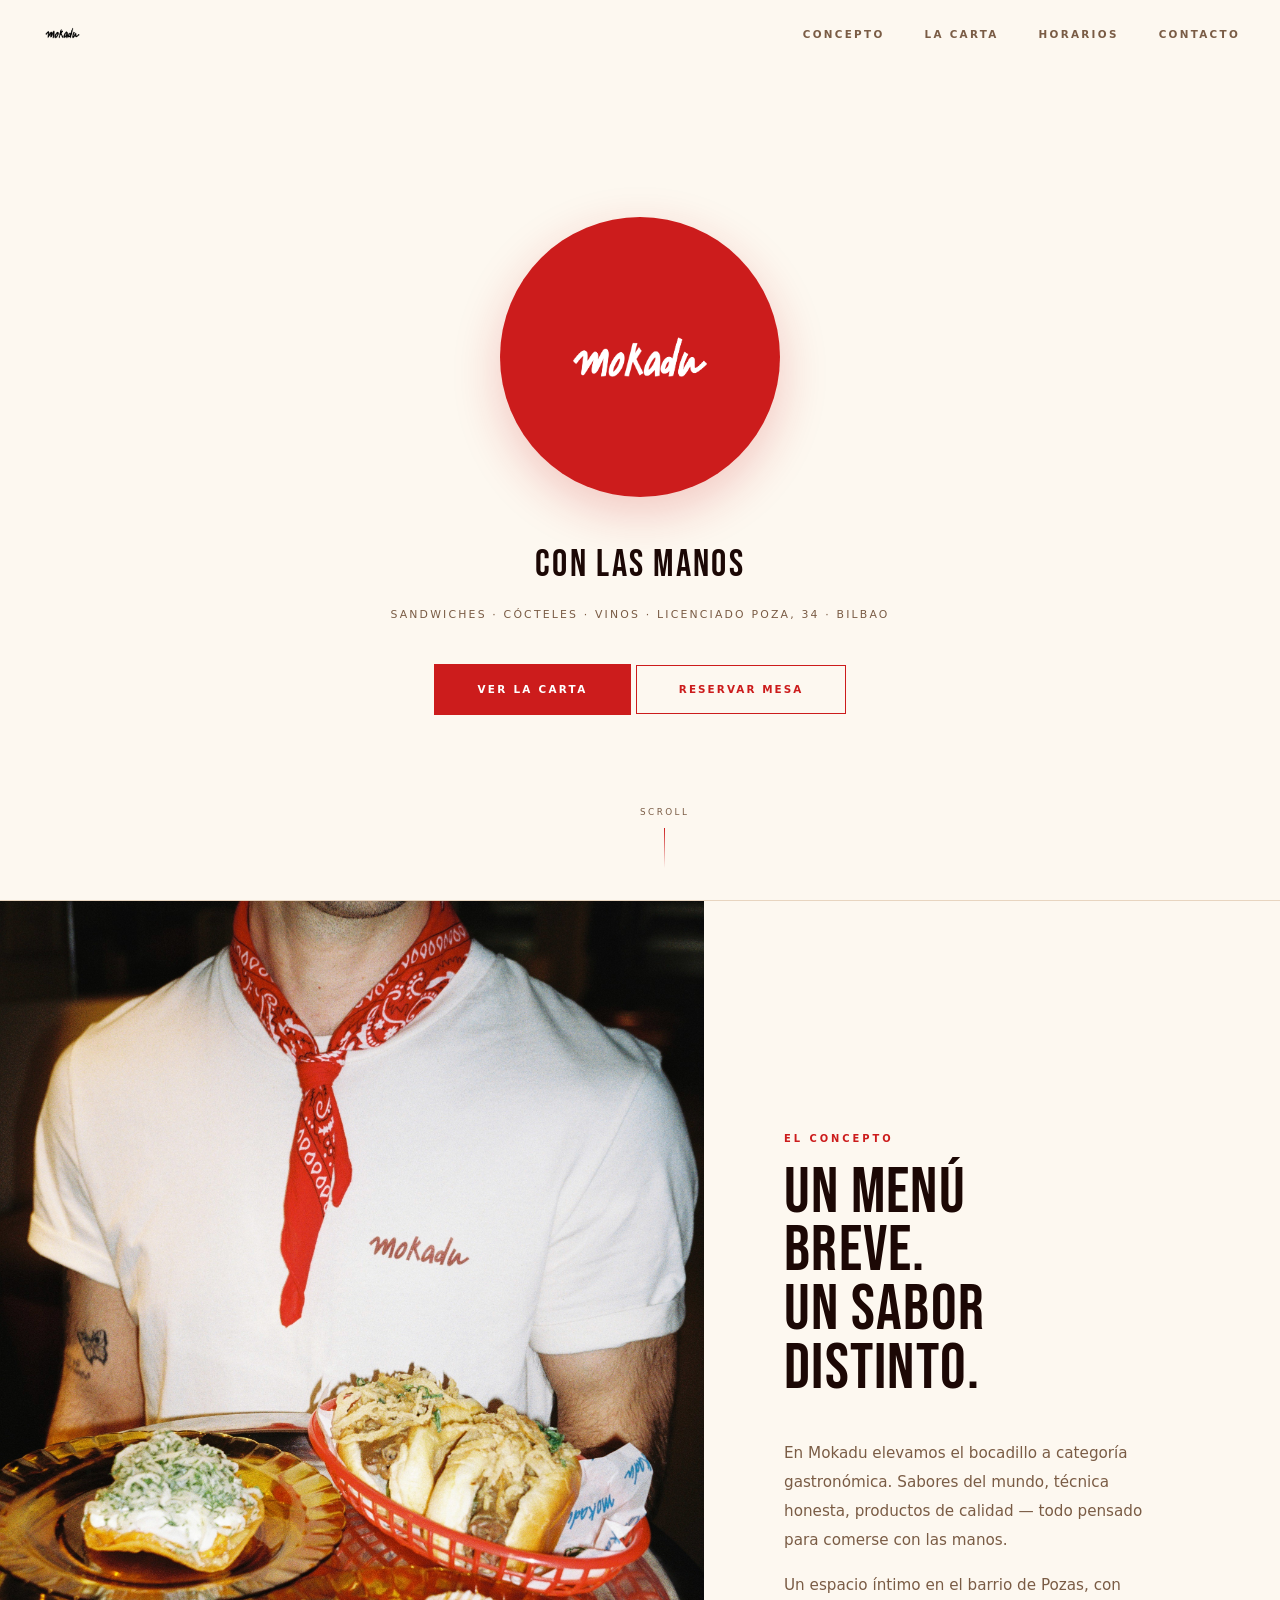
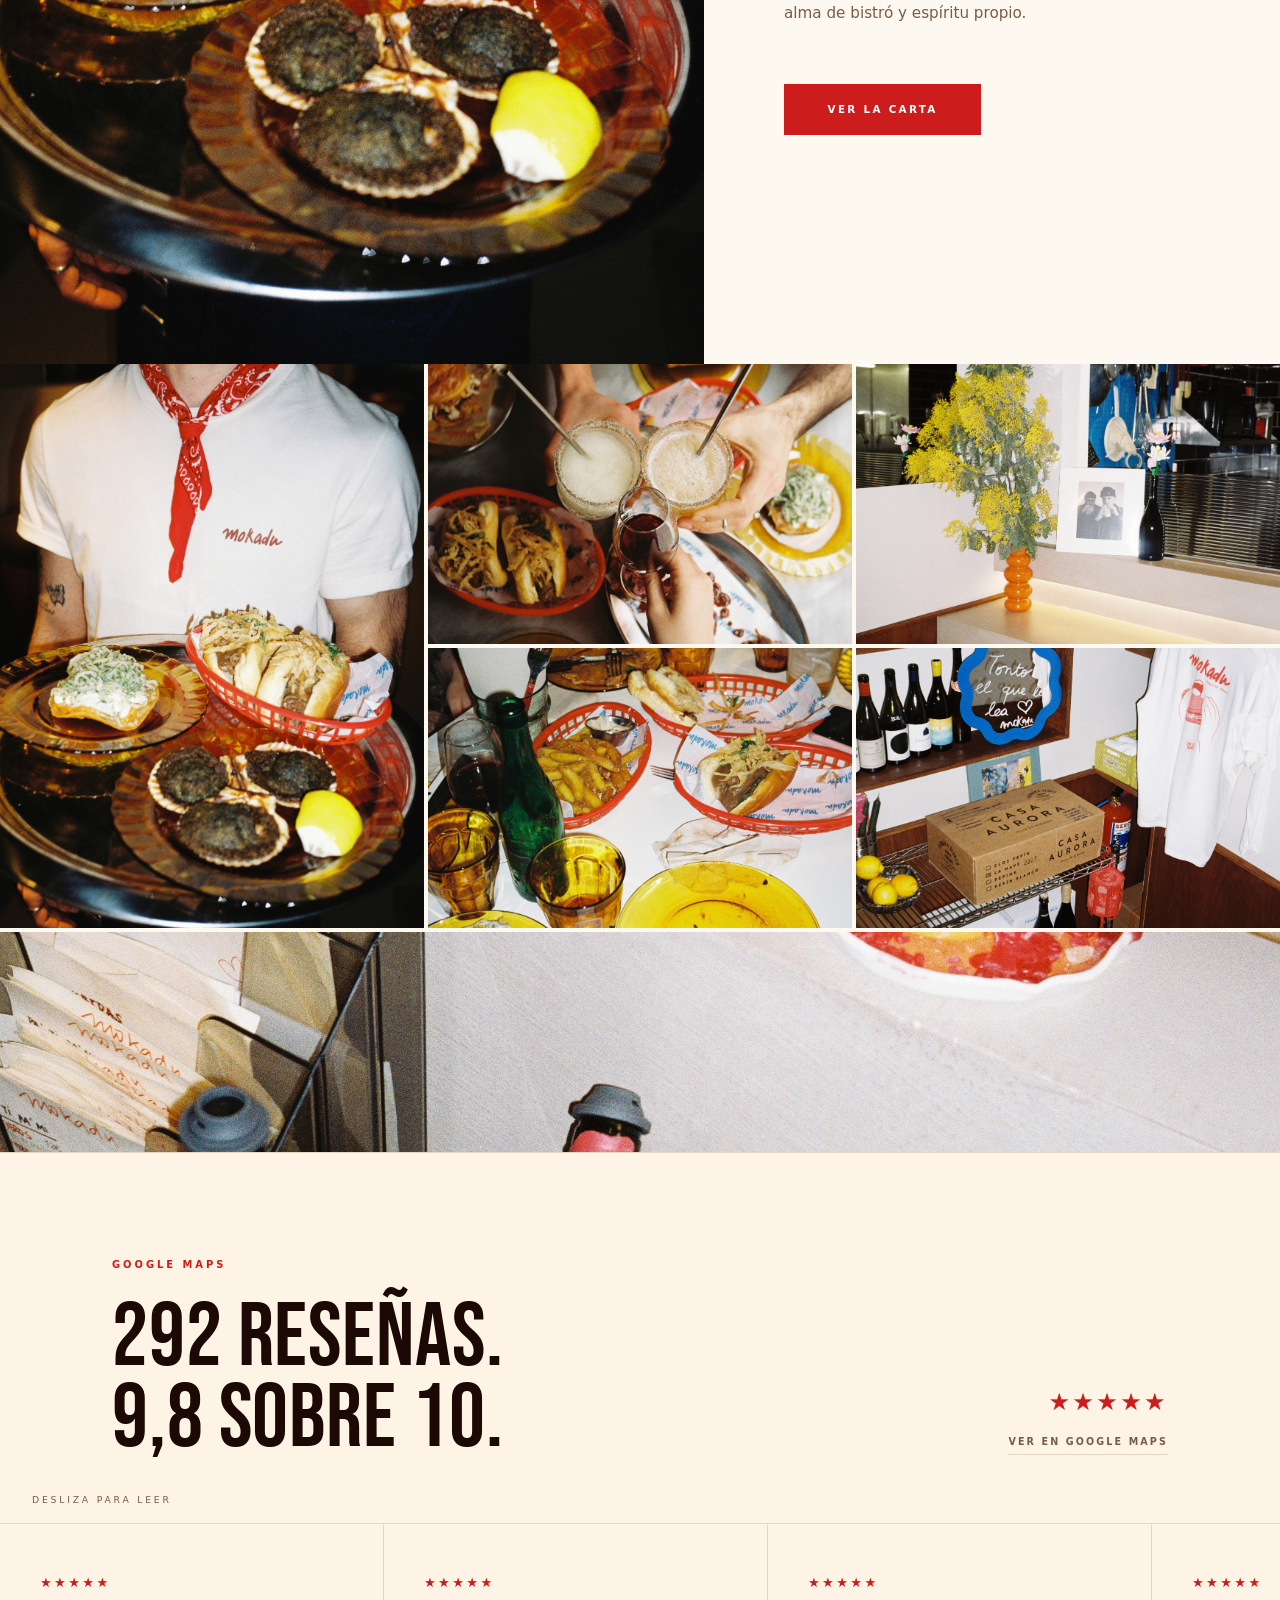
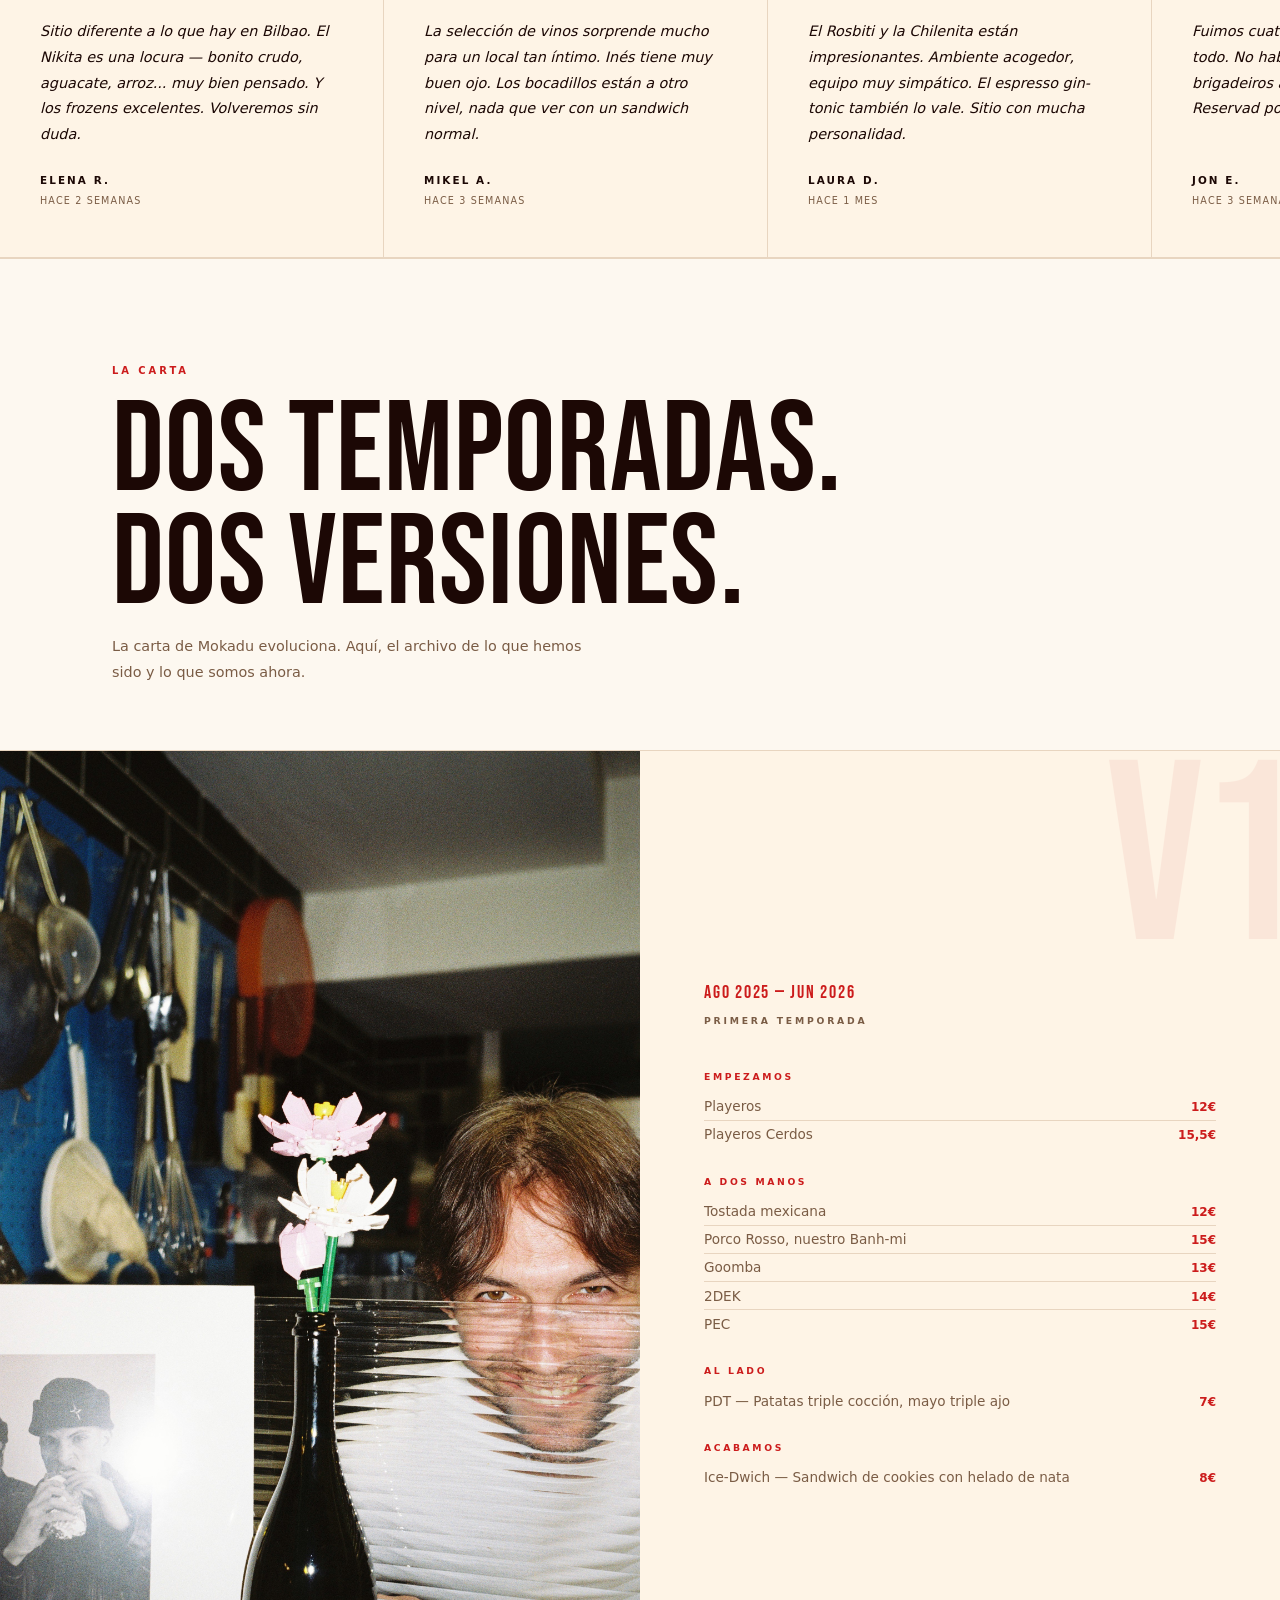
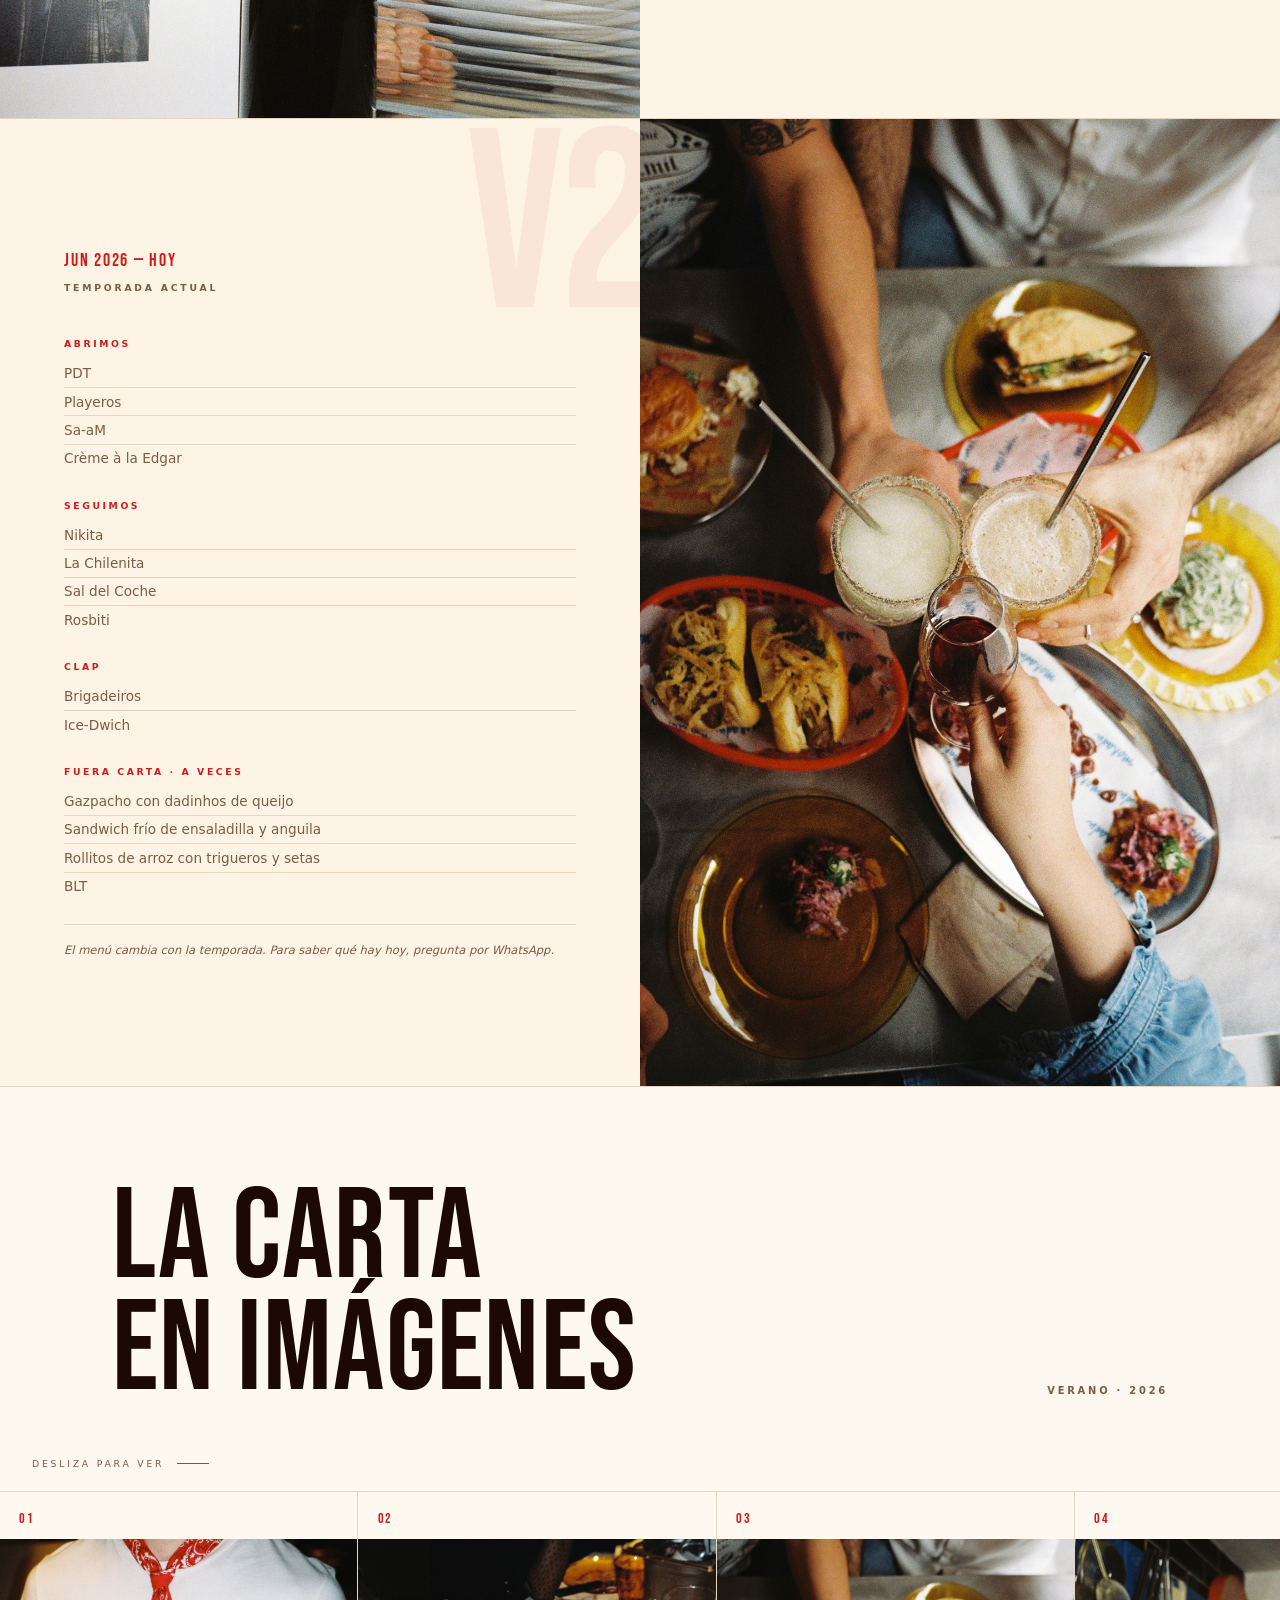
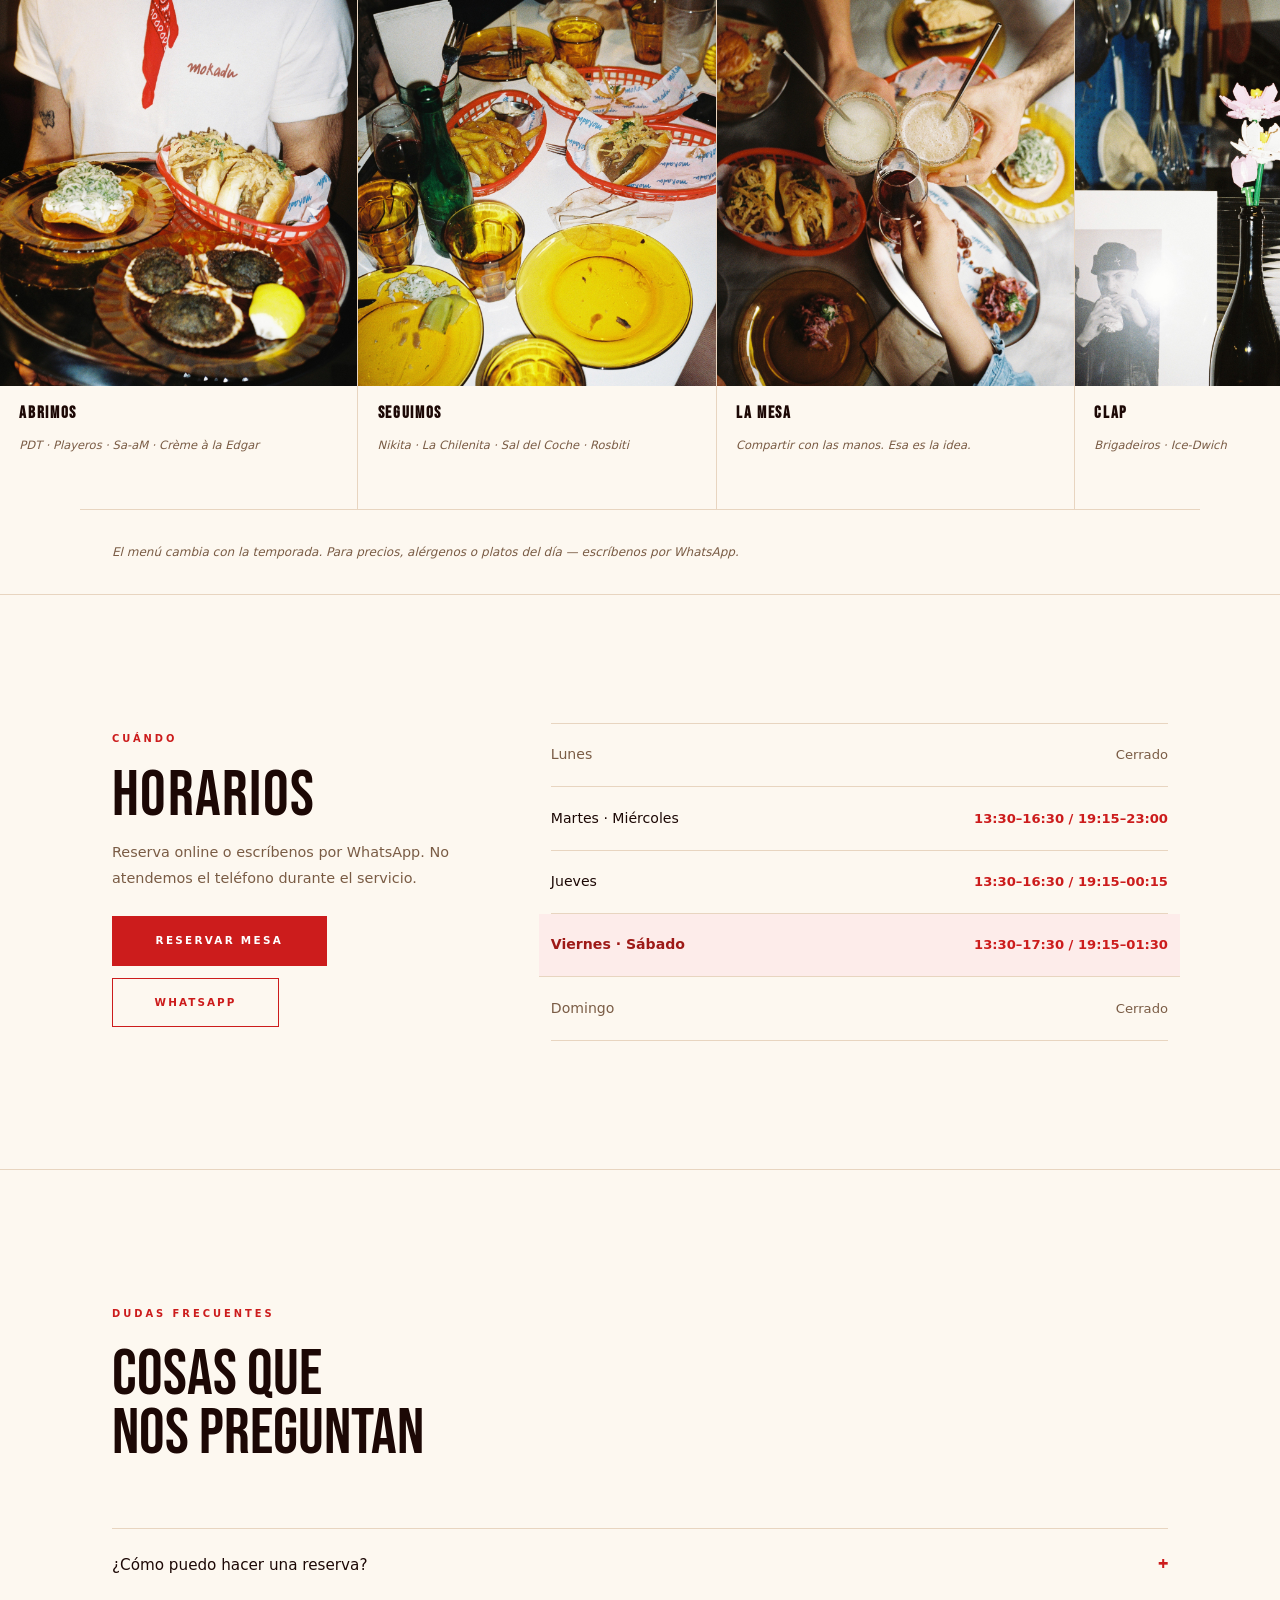
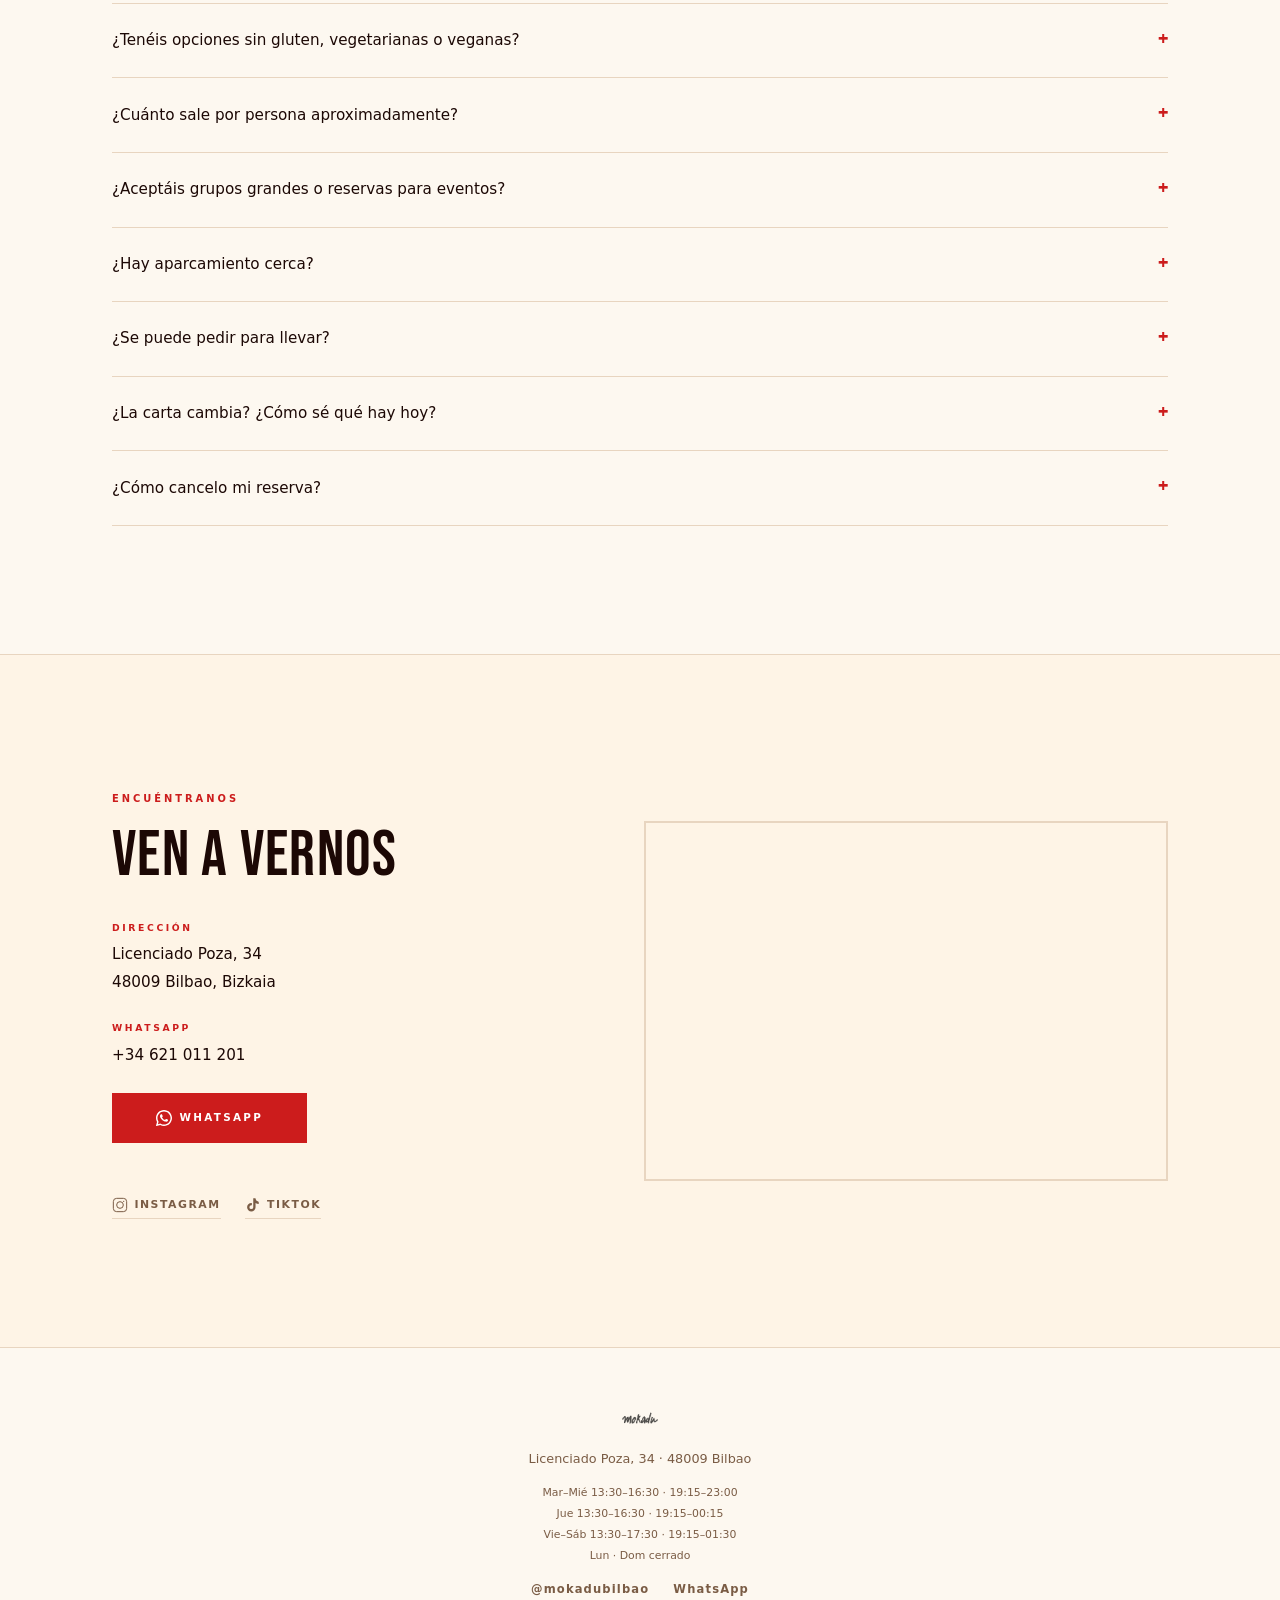
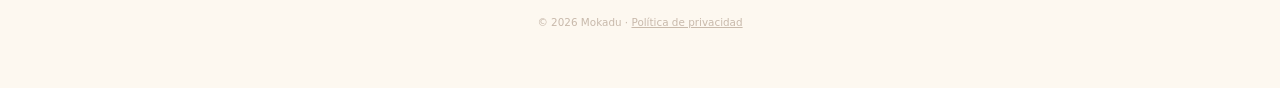
==== commit 07ee06ca: "feat: concepto editorial split, carrusel resenas Google, FAQ y precios - Concepto: rediseno full-ble" ====
--- a/index.html
+++ b/index.html
@@ -49,29 +49,17 @@
 
   <!-- CONCEPTO -->
   <section id="concepto">
-    <div class="container">
-      <div class="concepto-grid">
-        <div class="concepto-text reveal">
-          <span class="section-label">El concepto</span>
-          <h2>Un menú breve.<br>Un sabor distinto.</h2>
-          <p>En Mokadu elevamos el bocadillo a categoría gastronómica. Sabores del mundo, técnica honesta, productos de calidad — todo pensado para comerse con las manos.</p>
-          <p>Un espacio íntimo en el corazón de Bilbao, con alma de bistró y espíritu propio.</p>
-        </div>
-        <div class="concepto-stats reveal">
-          <div class="stat">
-            <span class="stat-number">9,8</span>
-            <span class="stat-label">Valoración media</span>
-          </div>
-          <div class="stat">
-            <span class="stat-number">+40</span>
-            <span class="stat-label">Comensales por servicio</span>
-          </div>
-          <div class="stat">
-            <span class="stat-number">~30€</span>
-            <span class="stat-label">Por persona</span>
-          </div>
-        </div>
-      </div>
+    <div class="concepto-split-foto">
+      <img src="img/foto-staff.jpg" alt="Mokadu — con las manos, Bilbao">
+    </div>
+    <div class="concepto-split-texto reveal">
+      <span class="section-label">El concepto</span>
+      <h2>Un menú<br>breve.<br>Un sabor<br>distinto.</h2>
+      <div class="concepto-body">
+        <p>En Mokadu elevamos el bocadillo a categoría gastronómica. Sabores del mundo, técnica honesta, productos de calidad — todo pensado para comerse con las manos.</p>
+        <p>Un espacio íntimo en el barrio de Pozas, con alma de bistró y espíritu propio.</p>
+      </div>
+      <a href="#historia" class="btn-primary">Ver la carta</a>
     </div>
   </section>
 
@@ -97,6 +85,83 @@
         <img src="img/foto-bar.jpg" alt="Mokadu — ambiente y vinos">
       </div>
     </div>
+  </section>
+
+  <!-- RESEÑAS -->
+  <!-- NOTA: Reemplaza el texto de cada reseña con reseñas reales de Google Maps -->
+  <section id="resenas">
+
+    <div class="resenas-header">
+      <div class="resenas-titulo reveal">
+        <span class="section-label">Google Maps</span>
+        <h2>292 reseñas.<br>9,8 sobre 10.</h2>
+      </div>
+      <div class="resenas-meta reveal" aria-label="9.8 sobre 10 en Google Maps">
+        <span class="resenas-stars-big">★★★★★</span>
+        <a href="https://maps.google.com/?q=Mokadu+Licenciado+Poza+34+Bilbao" target="_blank" rel="noopener noreferrer" class="resenas-gmaps-link">Ver en Google Maps</a>
+      </div>
+    </div>
+
+    <p class="resenas-scroll-hint">Desliza para leer</p>
+
+    <div class="resenas-track" role="list">
+
+      <div class="resena-card" role="listitem">
+        <div class="resena-stars">★★★★★</div>
+        <p class="resena-texto">Sitio diferente a lo que hay en Bilbao. El Nikita es una locura — bonito crudo, aguacate, arroz... muy bien pensado. Y los frozens excelentes. Volveremos sin duda.</p>
+        <div class="resena-autor">
+          <span class="resena-nombre">Elena R.</span>
+          <span class="resena-tiempo">Hace 2 semanas</span>
+        </div>
+      </div>
+
+      <div class="resena-card" role="listitem">
+        <div class="resena-stars">★★★★★</div>
+        <p class="resena-texto">La selección de vinos sorprende mucho para un local tan íntimo. Inés tiene muy buen ojo. Los bocadillos están a otro nivel, nada que ver con un sandwich normal.</p>
+        <div class="resena-autor">
+          <span class="resena-nombre">Mikel A.</span>
+          <span class="resena-tiempo">Hace 3 semanas</span>
+        </div>
+      </div>
+
+      <div class="resena-card" role="listitem">
+        <div class="resena-stars">★★★★★</div>
+        <p class="resena-texto">El Rosbiti y la Chilenita están impresionantes. Ambiente acogedor, equipo muy simpático. El espresso gin-tonic también lo vale. Sitio con mucha personalidad.</p>
+        <div class="resena-autor">
+          <span class="resena-nombre">Laura D.</span>
+          <span class="resena-tiempo">Hace 1 mes</span>
+        </div>
+      </div>
+
+      <div class="resena-card" role="listitem">
+        <div class="resena-stars">★★★★★</div>
+        <p class="resena-texto">Fuimos cuatro a cenar y pedimos casi todo. No había ningún plato malo. Los brigadeiros al final son adictivos. Reservad porque tiene poca mesa.</p>
+        <div class="resena-autor">
+          <span class="resena-nombre">Jon E.</span>
+          <span class="resena-tiempo">Hace 3 semanas</span>
+        </div>
+      </div>
+
+      <div class="resena-card" role="listitem">
+        <div class="resena-stars">★★★★★</div>
+        <p class="resena-texto">De los mejores sitios que hemos probado en el Ensanche. El PDT para empezar es obligatorio. La carta cambia con la temporada, lo que mantiene las ganas de volver.</p>
+        <div class="resena-autor">
+          <span class="resena-nombre">Itziar B.</span>
+          <span class="resena-tiempo">Hace 2 meses</span>
+        </div>
+      </div>
+
+      <div class="resena-card" role="listitem">
+        <div class="resena-stars">★★★★★</div>
+        <p class="resena-texto">Descubrimiento del año en Bilbao. Cócteles de calidad, vinos de pequeños productores muy bien seleccionados y comida muy elaborada. Todo a precio razonable.</p>
+        <div class="resena-autor">
+          <span class="resena-nombre">Carlos V.</span>
+          <span class="resena-tiempo">Hace 1 mes</span>
+        </div>
+      </div>
+
+    </div>
+
   </section>
 
   <!-- HISTORIA DEL MENÚ -->
@@ -343,6 +408,61 @@
             <span class="hora">Cerrado</span>
           </div>
         </div>
+      </div>
+    </div>
+  </section>
+
+  <!-- PREGUNTAS FRECUENTES -->
+  <section id="faq">
+    <div class="container">
+
+      <div class="faq-header reveal">
+        <span class="section-label">Dudas frecuentes</span>
+        <h2>Cosas que<br>nos preguntan</h2>
+      </div>
+
+      <div class="faq-list">
+
+        <div class="faq-item">
+          <button class="faq-q" aria-expanded="false">¿Cómo puedo hacer una reserva?</button>
+          <div class="faq-a" role="region">Por <a href="https://mokadu.myrestoo.net/v2?view=reservation&lang=es" target="_blank" rel="noopener noreferrer">Restoo</a> (disponible 24h online) o escribiéndonos por WhatsApp. No atendemos el teléfono durante el servicio, así que reserva siempre por uno de esos dos canales.</div>
+        </div>
+
+        <div class="faq-item">
+          <button class="faq-q" aria-expanded="false">¿Tenéis opciones sin gluten, vegetarianas o veganas?</button>
+          <div class="faq-a" role="region">Sí. En la carta marcamos SG (sin gluten), AE (apto embarazadas), V (vegetariano) y Veg (vegano). Importante: todo puede contener trazas de gluten. Si tienes alergia grave, avísanos al reservar o al llegar.</div>
+        </div>
+
+        <div class="faq-item">
+          <button class="faq-q" aria-expanded="false">¿Cuánto sale por persona aproximadamente?</button>
+          <div class="faq-a" role="region">Unos 25–35€ por persona con bebida. Los entrantes van de 7 a 12,5€, los principales de 13 a 17€ y los postres de 6,80 a 8,50€. Los cócteles y frozens de 6,5 a 12€.</div>
+        </div>
+
+        <div class="faq-item">
+          <button class="faq-q" aria-expanded="false">¿Aceptáis grupos grandes o reservas para eventos?</button>
+          <div class="faq-a" role="region">Tenemos capacidad para más de 40 comensales. Para grupos o cumpleaños escríbenos por WhatsApp con antelación para coordinar. No hacemos cierres privados del local fuera de nuestro horario habitual.</div>
+        </div>
+
+        <div class="faq-item">
+          <button class="faq-q" aria-expanded="false">¿Hay aparcamiento cerca?</button>
+          <div class="faq-a" role="region">Sí, hay zona OTA delante del local y un parking público en la misma calle Licenciado Poza a pocos metros. También hay parada de EuskoTren y metro (Indautxu) a 5 minutos a pie.</div>
+        </div>
+
+        <div class="faq-item">
+          <button class="faq-q" aria-expanded="false">¿Se puede pedir para llevar?</button>
+          <div class="faq-a" role="region">No, los bocadillos están pensados para disfrutarlos en el momento y en el local. No hacemos servicio de take away ni delivery.</div>
+        </div>
+
+        <div class="faq-item">
+          <button class="faq-q" aria-expanded="false">¿La carta cambia? ¿Cómo sé qué hay hoy?</button>
+          <div class="faq-a" role="region">Sí, la carta evoluciona con la temporada y de vez en cuando hay platos fuera de carta. Para saber qué hay hoy o si hay especiales, escríbenos por WhatsApp — respondemos rápido.</div>
+        </div>
+
+        <div class="faq-item">
+          <button class="faq-q" aria-expanded="false">¿Cómo cancelo mi reserva?</button>
+          <div class="faq-a" role="region">Entra en <a href="https://mokadu.myrestoo.net/v2?view=reservation&lang=es" target="_blank" rel="noopener noreferrer">Restoo</a> y gestiona tu reserva desde el email de confirmación que recibiste. Si tienes algún problema, escríbenos por WhatsApp.</div>
+        </div>
+
       </div>
     </div>
   </section>
--- a/css/style.css
+++ b/css/style.css
@@ -294,61 +294,65 @@
   100% { transform: scaleY(1); opacity: 0; }
 }
 
-/* ── CONCEPTO ── */
+/* ── CONCEPTO (SPLIT EDITORIAL) ── */
 #concepto {
-  padding: 8rem 0;
-  border-top: 1px solid var(--border);
-}
-
-.concepto-grid {
   display: grid;
-  grid-template-columns: 1.4fr 1fr;
-  gap: 6rem;
-  align-items: center;
-}
-
-.concepto-text h2 {
-  font-family: var(--display);
-  font-size: clamp(2.8rem, 5vw, 4.5rem);
+  grid-template-columns: 55fr 45fr;
+  min-height: 88vh;
+  border-top: 1px solid var(--border);
+}
+
+.concepto-split-foto {
+  overflow: hidden;
+  background: var(--fg);
+  position: relative;
+}
+
+.concepto-split-foto img {
+  width: 100%;
+  height: 100%;
+  object-fit: cover;
+  display: block;
+  transition: transform 1s var(--ease);
+}
+
+.concepto-split-foto:hover img { transform: scale(1.03); }
+
+.concepto-split-texto {
+  display: flex;
+  flex-direction: column;
+  justify-content: center;
+  padding: 6rem 5rem;
+  background: var(--bg);
+  position: relative;
+}
+
+.concepto-split-texto h2 {
+  font-family: var(--display);
+  font-size: clamp(3.2rem, 5vw, 6.2rem);
   font-weight: 400;
   letter-spacing: 0.02em;
   text-transform: uppercase;
-  line-height: 1.0;
-  margin-bottom: 1.5rem;
-}
-
-.concepto-text p {
+  line-height: 0.92;
+  margin-bottom: 2.5rem;
+  color: var(--fg);
+}
+
+.concepto-body { margin-bottom: 2.5rem; }
+
+.concepto-body p {
   color: var(--fg-muted);
   font-size: 0.95rem;
   line-height: 1.9;
   margin-bottom: 1rem;
   font-weight: 300;
-}
-
-.concepto-stats { display: flex; flex-direction: column; gap: 2rem; }
-
-.stat {
-  border-left: 3px solid var(--red);
-  padding-left: 1.4rem;
-}
-
-.stat-number {
-  display: block;
-  font-family: var(--display);
-  font-size: 3.5rem;
-  line-height: 1;
-  color: var(--red);
-  margin-bottom: 0.2rem;
-  letter-spacing: 0.02em;
-}
-
-.stat-label {
-  font-size: 0.65rem;
-  letter-spacing: 0.18em;
-  text-transform: uppercase;
-  color: var(--fg-muted);
-  font-family: var(--sans);
-  font-weight: 600;
+  max-width: 38ch;
+}
+
+.concepto-split-texto .btn-primary {
+  animation: none;
+  opacity: 1;
+  align-self: flex-start;
 }
 
 /* ── FOTOS ── */
@@ -380,6 +384,133 @@
 
 .foto-slot--tall { grid-row: span 2; }
 .foto-slot--wide { grid-column: span 3; }
+
+/* ── RESEÑAS ── */
+#resenas {
+  border-top: 1px solid var(--border);
+  background: var(--bg-2);
+}
+
+.resenas-header {
+  padding: 6rem 2rem 2rem;
+  max-width: 1120px;
+  margin: 0 auto;
+  display: flex;
+  align-items: flex-end;
+  justify-content: space-between;
+  gap: 2rem;
+}
+
+.resenas-titulo h2 {
+  font-family: var(--display);
+  font-size: clamp(3rem, 7vw, 7rem);
+  font-weight: 400;
+  text-transform: uppercase;
+  line-height: 0.9;
+  letter-spacing: 0.01em;
+  color: var(--fg);
+  margin-top: 0.5rem;
+}
+
+.resenas-meta {
+  display: flex;
+  flex-direction: column;
+  align-items: flex-end;
+  gap: 0.7rem;
+  flex-shrink: 0;
+  padding-bottom: 0.3rem;
+}
+
+.resenas-stars-big {
+  font-size: 1.5rem;
+  color: var(--red);
+  letter-spacing: 0.1em;
+}
+
+.resenas-gmaps-link {
+  font-size: 0.6rem;
+  letter-spacing: 0.22em;
+  text-transform: uppercase;
+  color: var(--fg-muted);
+  text-decoration: none;
+  font-weight: 600;
+  font-family: var(--sans);
+  border-bottom: 1px solid var(--border);
+  padding-bottom: 0.2rem;
+  transition: color 0.3s, border-color 0.3s;
+}
+.resenas-gmaps-link:hover { color: var(--red); border-color: var(--red); }
+
+.resenas-scroll-hint {
+  padding: 0 2rem 1rem;
+  font-size: 0.58rem;
+  letter-spacing: 0.3em;
+  text-transform: uppercase;
+  color: var(--fg-muted);
+  font-family: var(--sans);
+}
+
+.resenas-track {
+  display: flex;
+  overflow-x: auto;
+  scroll-snap-type: x mandatory;
+  -webkit-overflow-scrolling: touch;
+  scrollbar-width: none;
+  cursor: grab;
+  border-top: 1px solid var(--border);
+  border-bottom: 1px solid var(--border);
+}
+.resenas-track::-webkit-scrollbar { display: none; }
+.resenas-track.grabbing { cursor: grabbing; }
+
+.resena-card {
+  flex: 0 0 clamp(280px, 30vw, 400px);
+  scroll-snap-align: start;
+  padding: 3rem 2.5rem;
+  border-right: 1px solid var(--border);
+  display: flex;
+  flex-direction: column;
+  gap: 1.5rem;
+}
+.resena-card:last-child { border-right: none; }
+
+.resena-stars {
+  color: var(--red);
+  font-size: 0.82rem;
+  letter-spacing: 0.18em;
+}
+
+.resena-texto {
+  font-size: 0.9rem;
+  line-height: 1.8;
+  color: var(--fg);
+  font-weight: 300;
+  font-style: italic;
+  flex: 1;
+}
+
+.resena-autor {
+  display: flex;
+  flex-direction: column;
+  gap: 0.2rem;
+}
+
+.resena-nombre {
+  font-size: 0.65rem;
+  letter-spacing: 0.2em;
+  text-transform: uppercase;
+  color: var(--fg);
+  font-weight: 600;
+  font-family: var(--sans);
+}
+
+.resena-tiempo {
+  font-size: 0.6rem;
+  letter-spacing: 0.12em;
+  text-transform: uppercase;
+  color: var(--fg-muted);
+  font-weight: 300;
+}
 
 /* ── HISTORIA DEL MENÚ ── */
 #historia {
@@ -852,8 +983,84 @@
 
 .footer-copy { font-size: 0.65rem !important; opacity: 0.4; margin-top: 0.4rem; }
 
+/* ── FAQ ── */
+#faq {
+  padding: 8rem 0;
+  border-top: 1px solid var(--border);
+  background: var(--bg);
+}
+
+.faq-header { margin-bottom: 4rem; }
+
+.faq-header h2 {
+  font-family: var(--display);
+  font-size: clamp(2.8rem, 5vw, 5.5rem);
+  font-weight: 400;
+  text-transform: uppercase;
+  line-height: 0.92;
+  margin-top: 0.5rem;
+}
+
+.faq-list { display: flex; flex-direction: column; }
+
+.faq-item { border-top: 1px solid var(--border); }
+.faq-item:last-child { border-bottom: 1px solid var(--border); }
+
+.faq-q {
+  width: 100%;
+  display: flex;
+  justify-content: space-between;
+  align-items: center;
+  gap: 2rem;
+  padding: 1.5rem 0;
+  background: none;
+  border: none;
+  cursor: pointer;
+  text-align: left;
+  font-family: var(--sans);
+  font-size: 0.95rem;
+  font-weight: 400;
+  color: var(--fg);
+  transition: color 0.3s;
+  line-height: 1.4;
+}
+.faq-q:hover { color: var(--red); }
+
+.faq-q::after {
+  content: '+';
+  font-family: var(--display);
+  font-size: 1.6rem;
+  color: var(--red);
+  flex-shrink: 0;
+  transition: transform 0.35s var(--ease);
+  line-height: 1;
+}
+.faq-q[aria-expanded="true"]::after { transform: rotate(45deg); }
+
+.faq-a {
+  max-height: 0;
+  overflow: hidden;
+  transition: max-height 0.45s var(--ease), padding 0.45s;
+  font-size: 0.88rem;
+  color: var(--fg-muted);
+  line-height: 1.85;
+  font-weight: 300;
+}
+.faq-a.open {
+  max-height: 300px;
+  padding-bottom: 1.6rem;
+}
+.faq-a a { color: var(--red); text-decoration: underline; }
+
 /* ── RESPONSIVE ── */
 @media (max-width: 900px) {
+  #concepto {
+    grid-template-columns: 1fr;
+    grid-template-rows: 55vh auto;
+    min-height: auto;
+  }
+  .concepto-split-texto { padding: 4rem 3rem; }
+
   .hist-version,
   .hist-version.v2 {
     grid-template-columns: 1fr;
@@ -867,11 +1074,12 @@
 }
 
 @media (max-width: 768px) {
-  .concepto-grid,
   .horarios-grid,
   .contacto-grid { grid-template-columns: 1fr; gap: 3rem; }
 
-  .concepto-stats { flex-direction: row; gap: 2rem; flex-wrap: wrap; }
+  .resenas-header { flex-direction: column; align-items: flex-start; gap: 1rem; }
+  .resenas-meta { align-items: flex-start; }
+  .resena-card { flex: 0 0 80vw; }
 
   .contacto-mapa { order: -1; }
   .contacto-mapa iframe { height: 240px; }
@@ -908,13 +1116,16 @@
 
   .container { padding: 0 1.25rem; }
 
-  #concepto, #horarios, #contacto { padding: 5rem 0; }
-
-  .concepto-stats { flex-direction: column; gap: 1.5rem; }
+  #concepto { grid-template-rows: 50vh auto; }
+  .concepto-split-texto { padding: 3rem 1.5rem; }
+
+  #horarios, #contacto, #faq { padding: 5rem 0; }
 
   .historia-intro { padding: 4rem 1.25rem 2rem; }
   .hist-texto { padding: 2.5rem 1.25rem; }
   .carta-header { padding: 4rem 1.25rem 2rem; }
+  .resenas-header { padding: 4rem 1.25rem 2rem; }
+  .resena-card { flex: 0 0 86vw; }
 
   .dia-row { flex-direction: column; gap: 0.2rem; }
   .hora { text-align: left; }
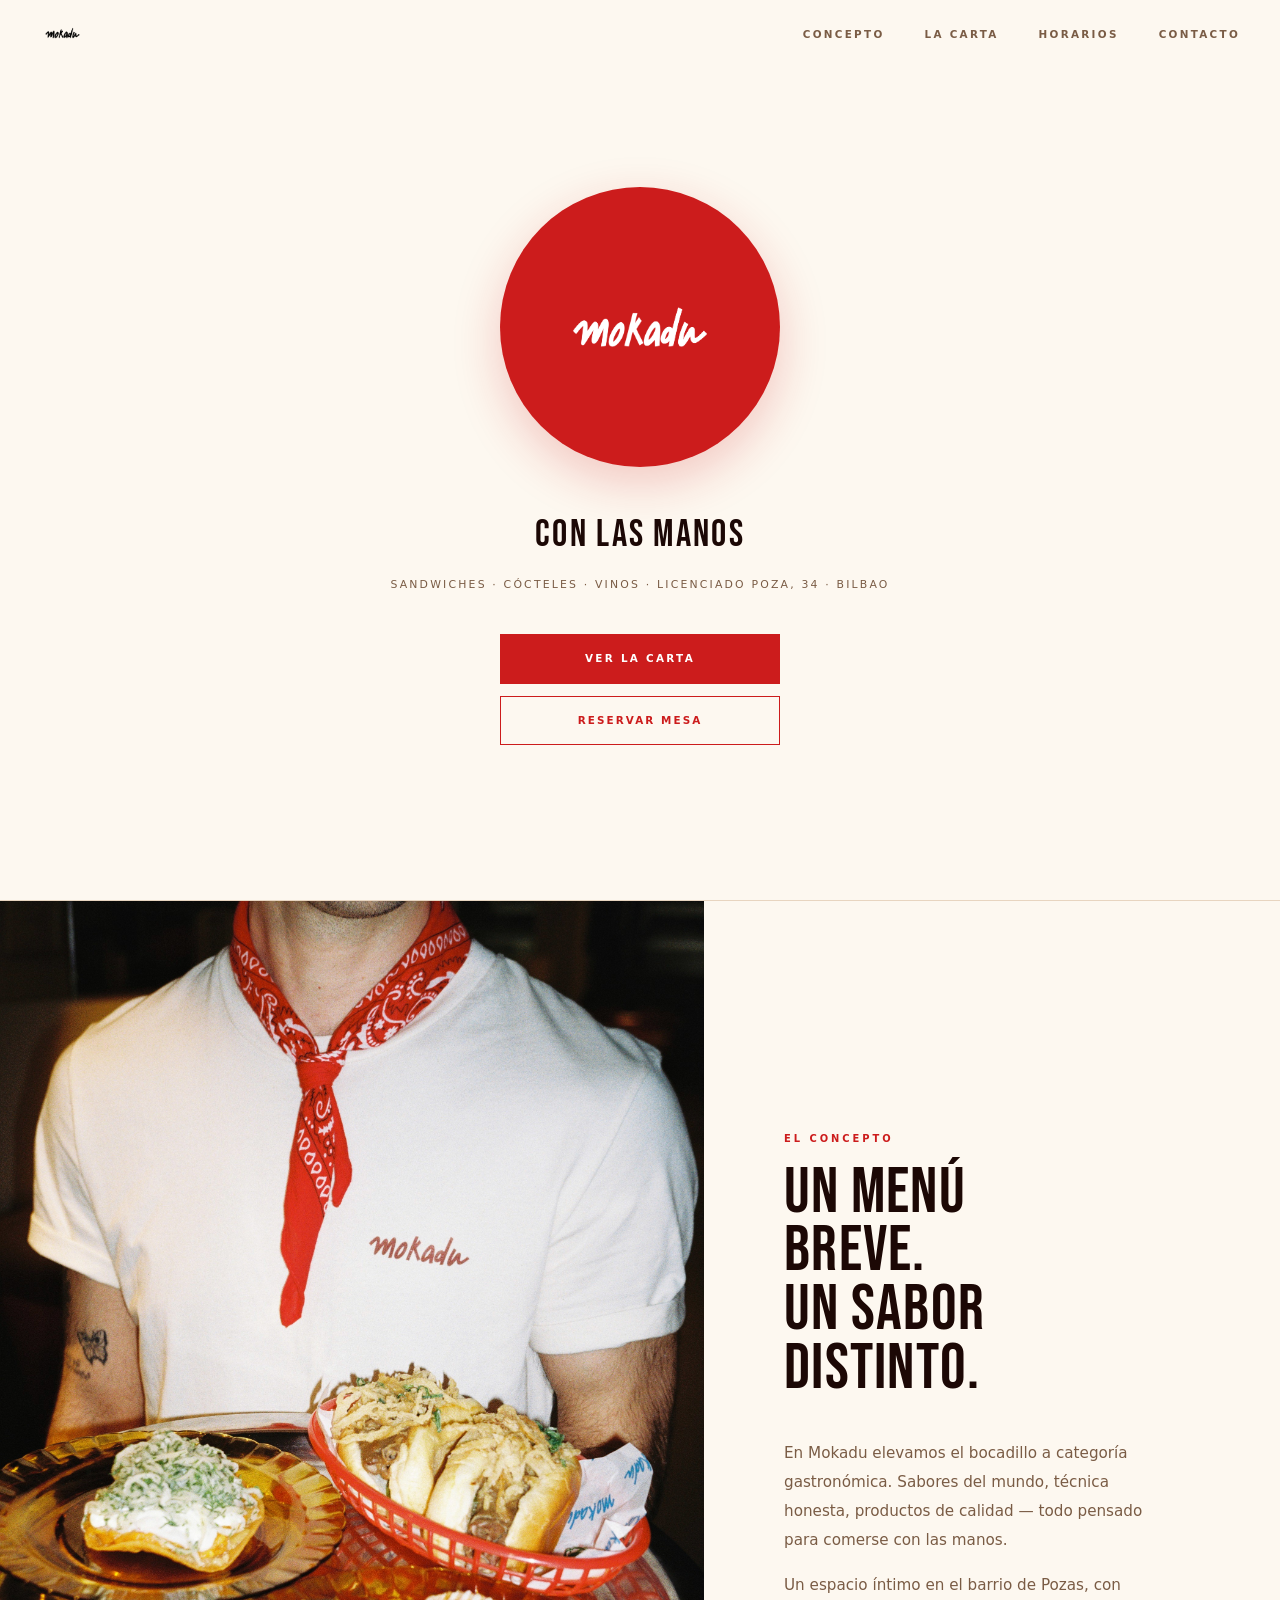
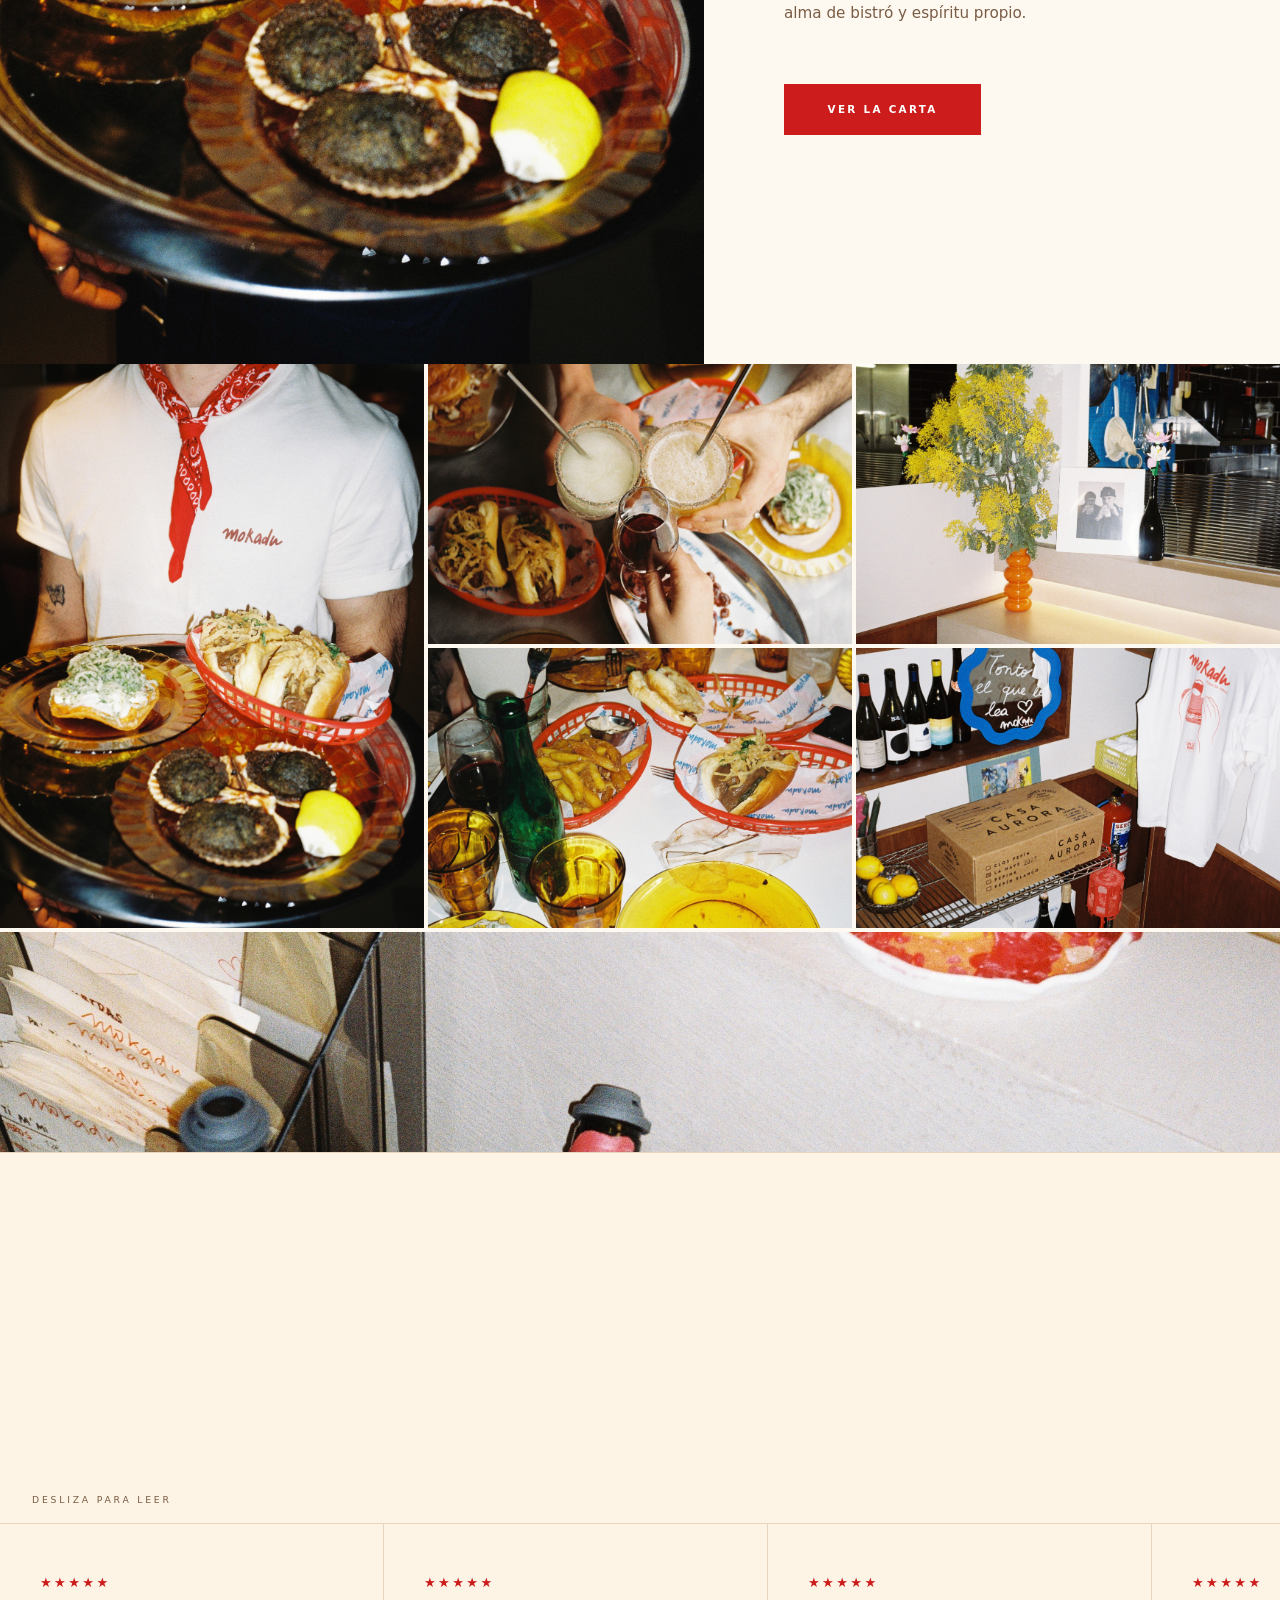
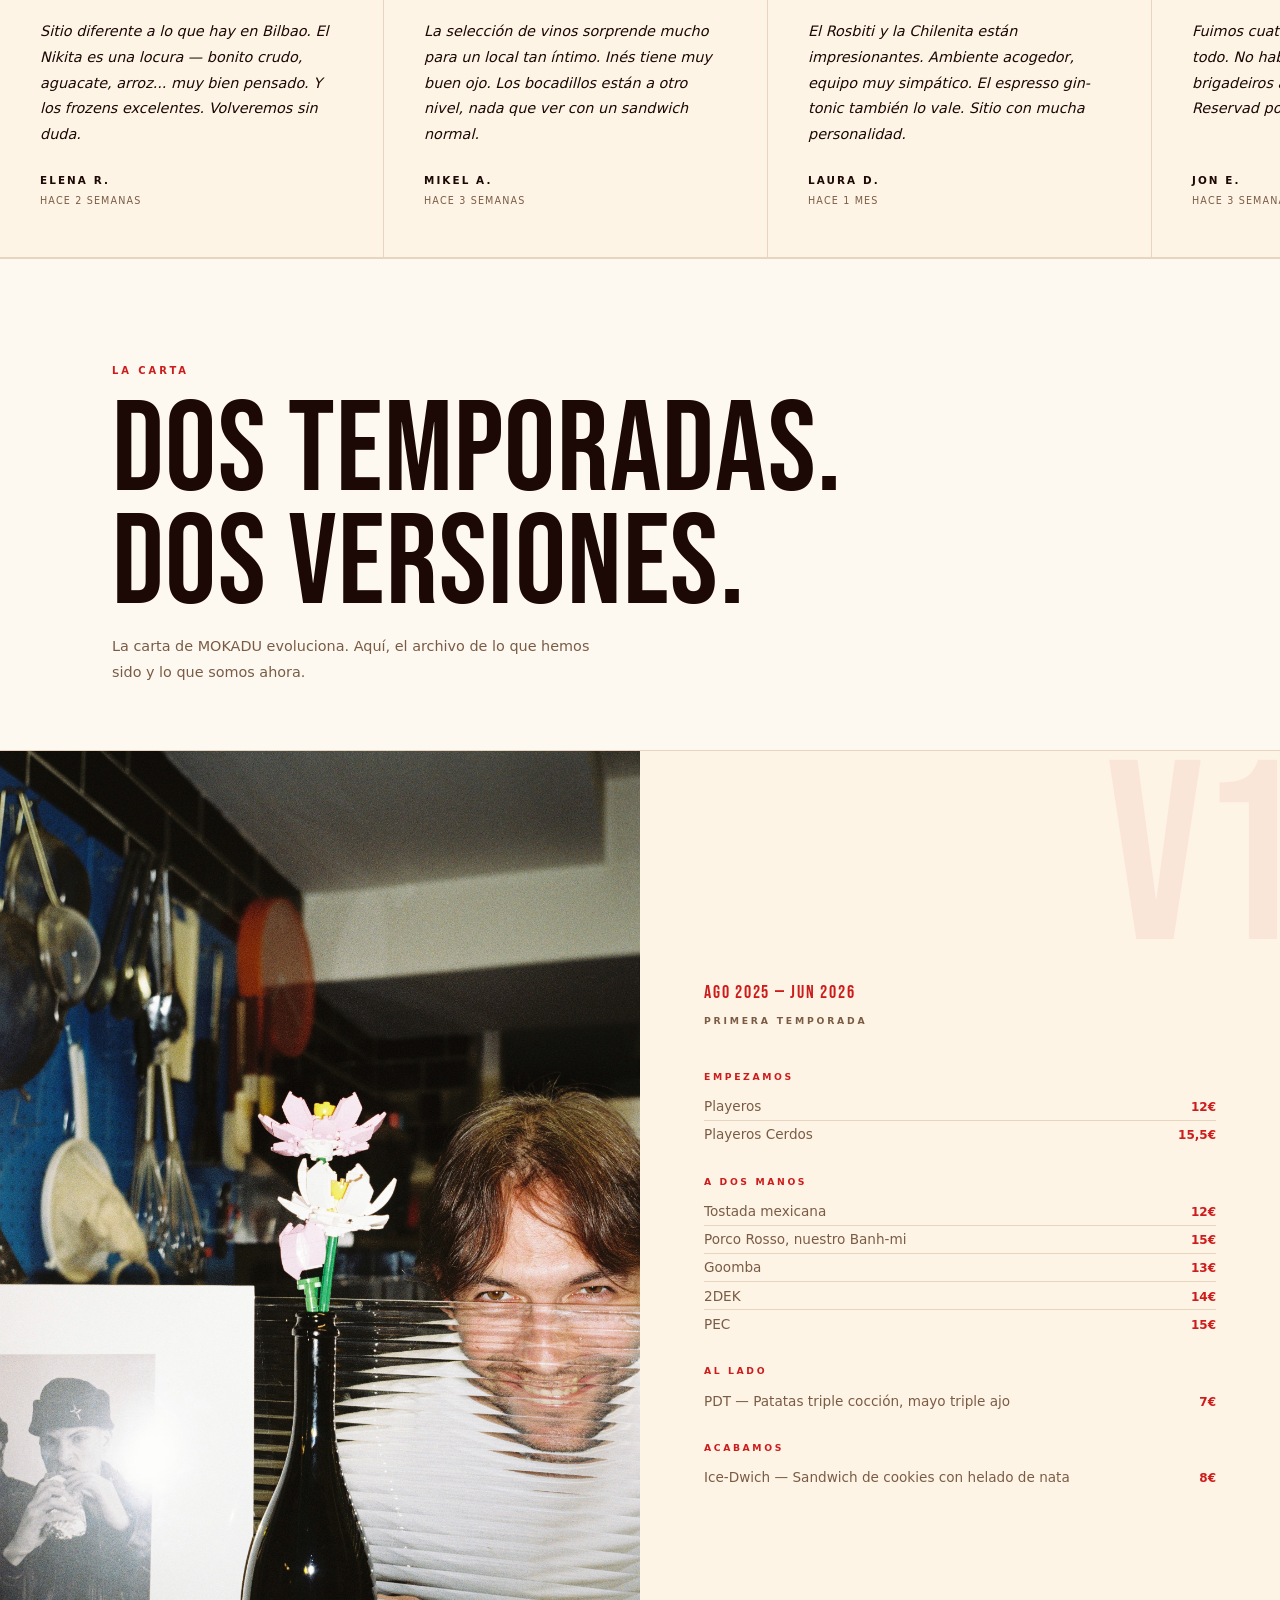
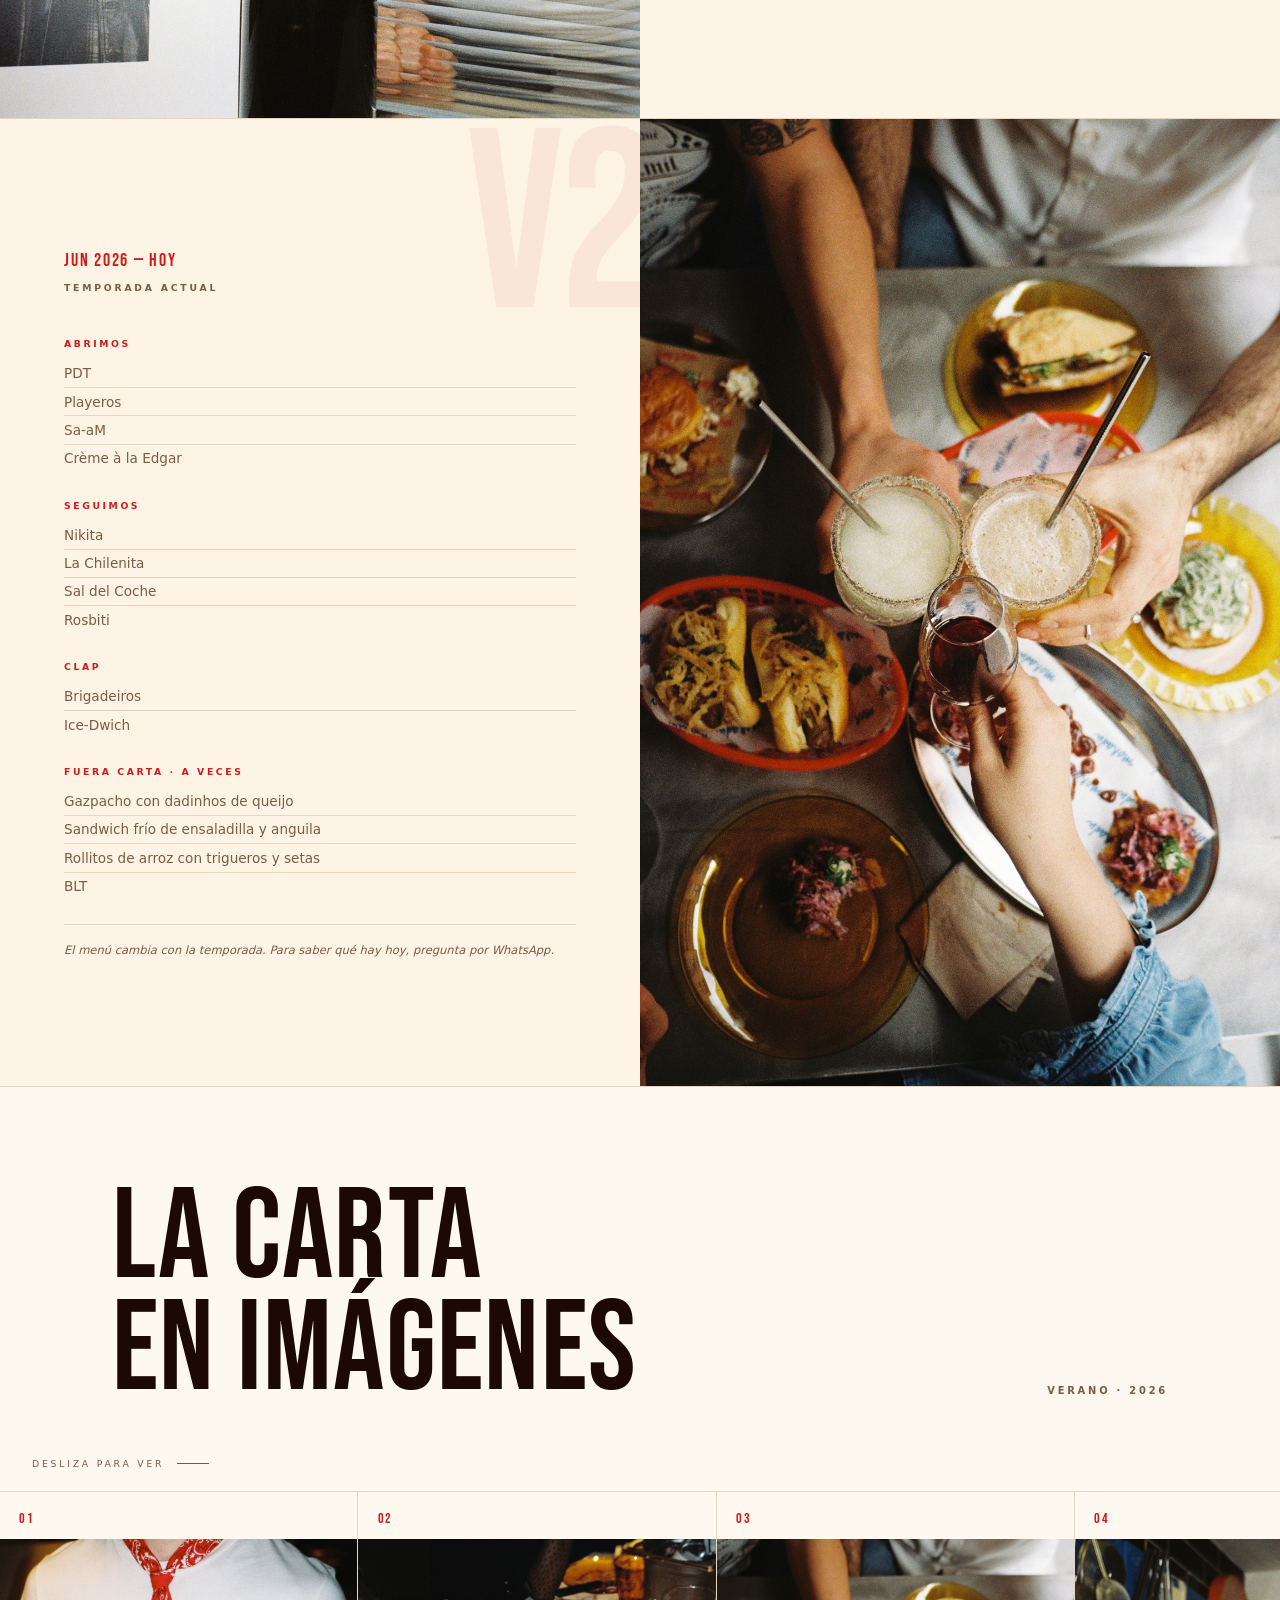
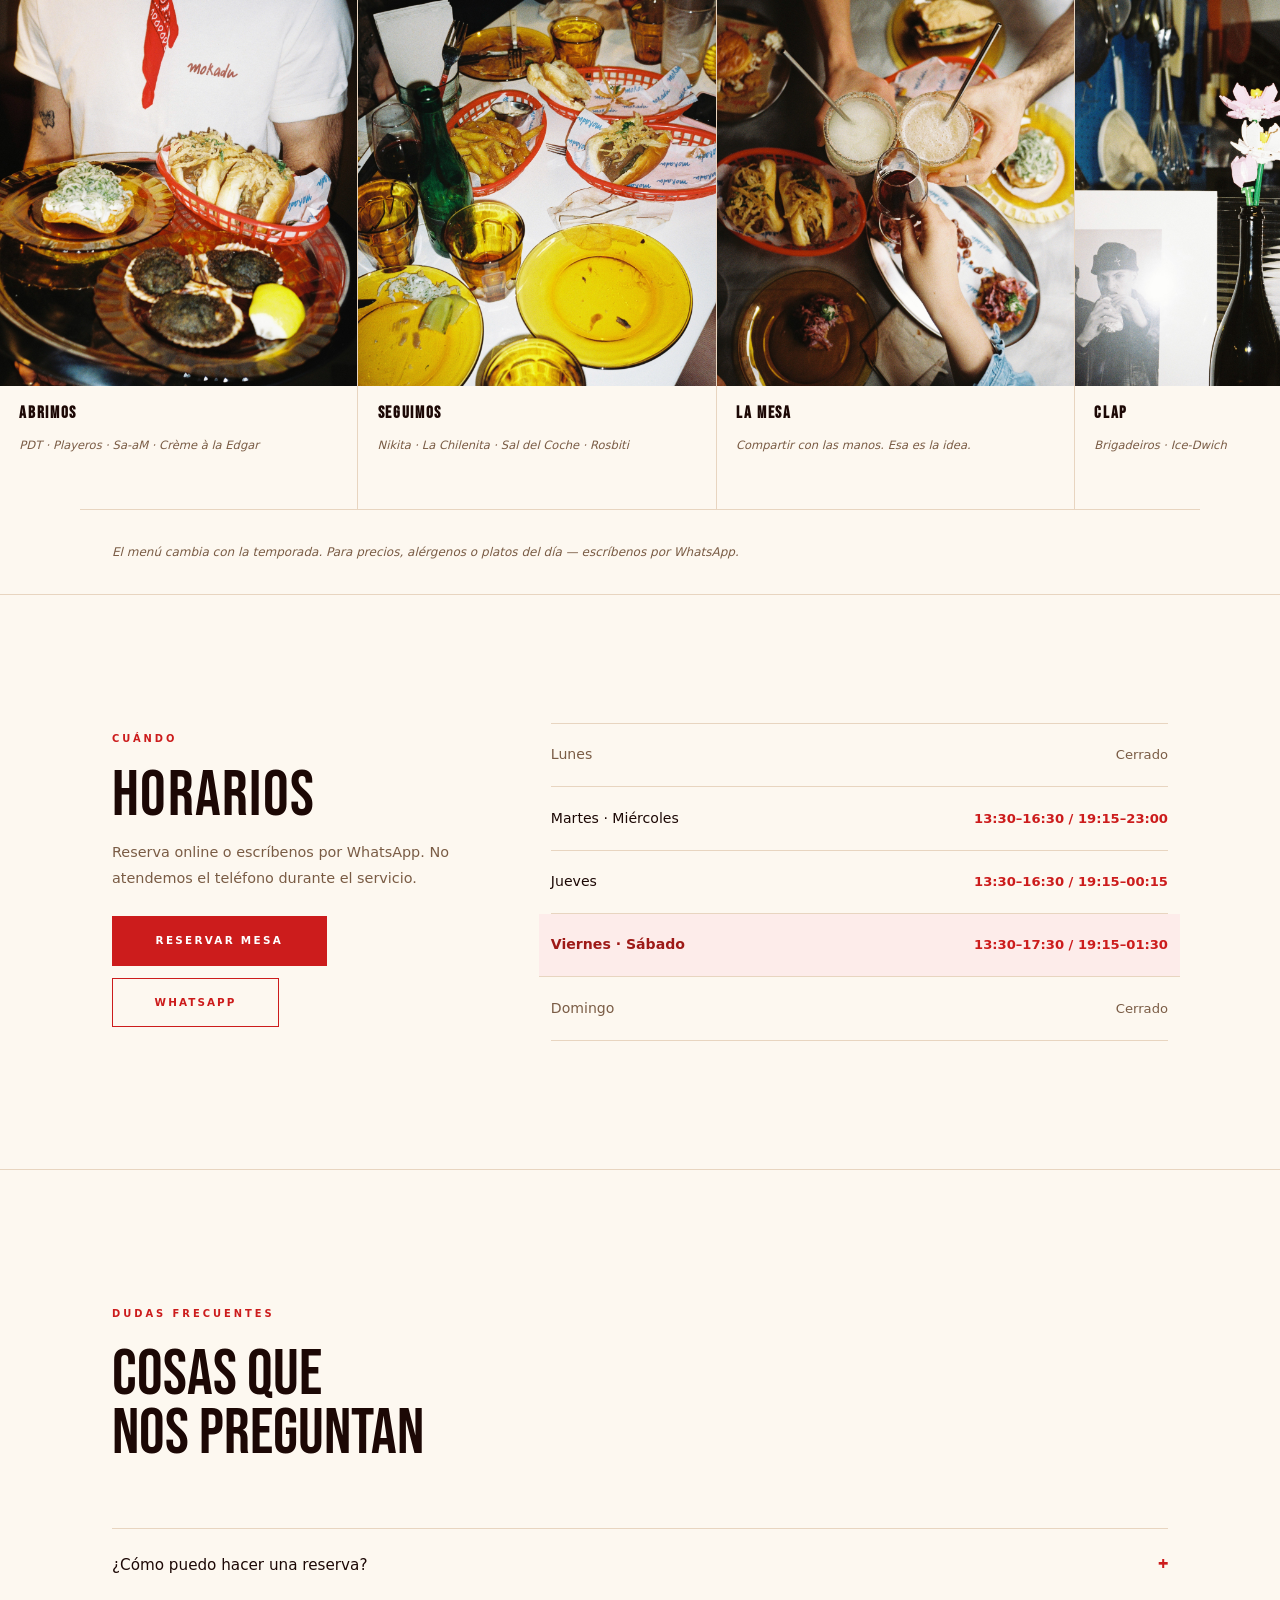
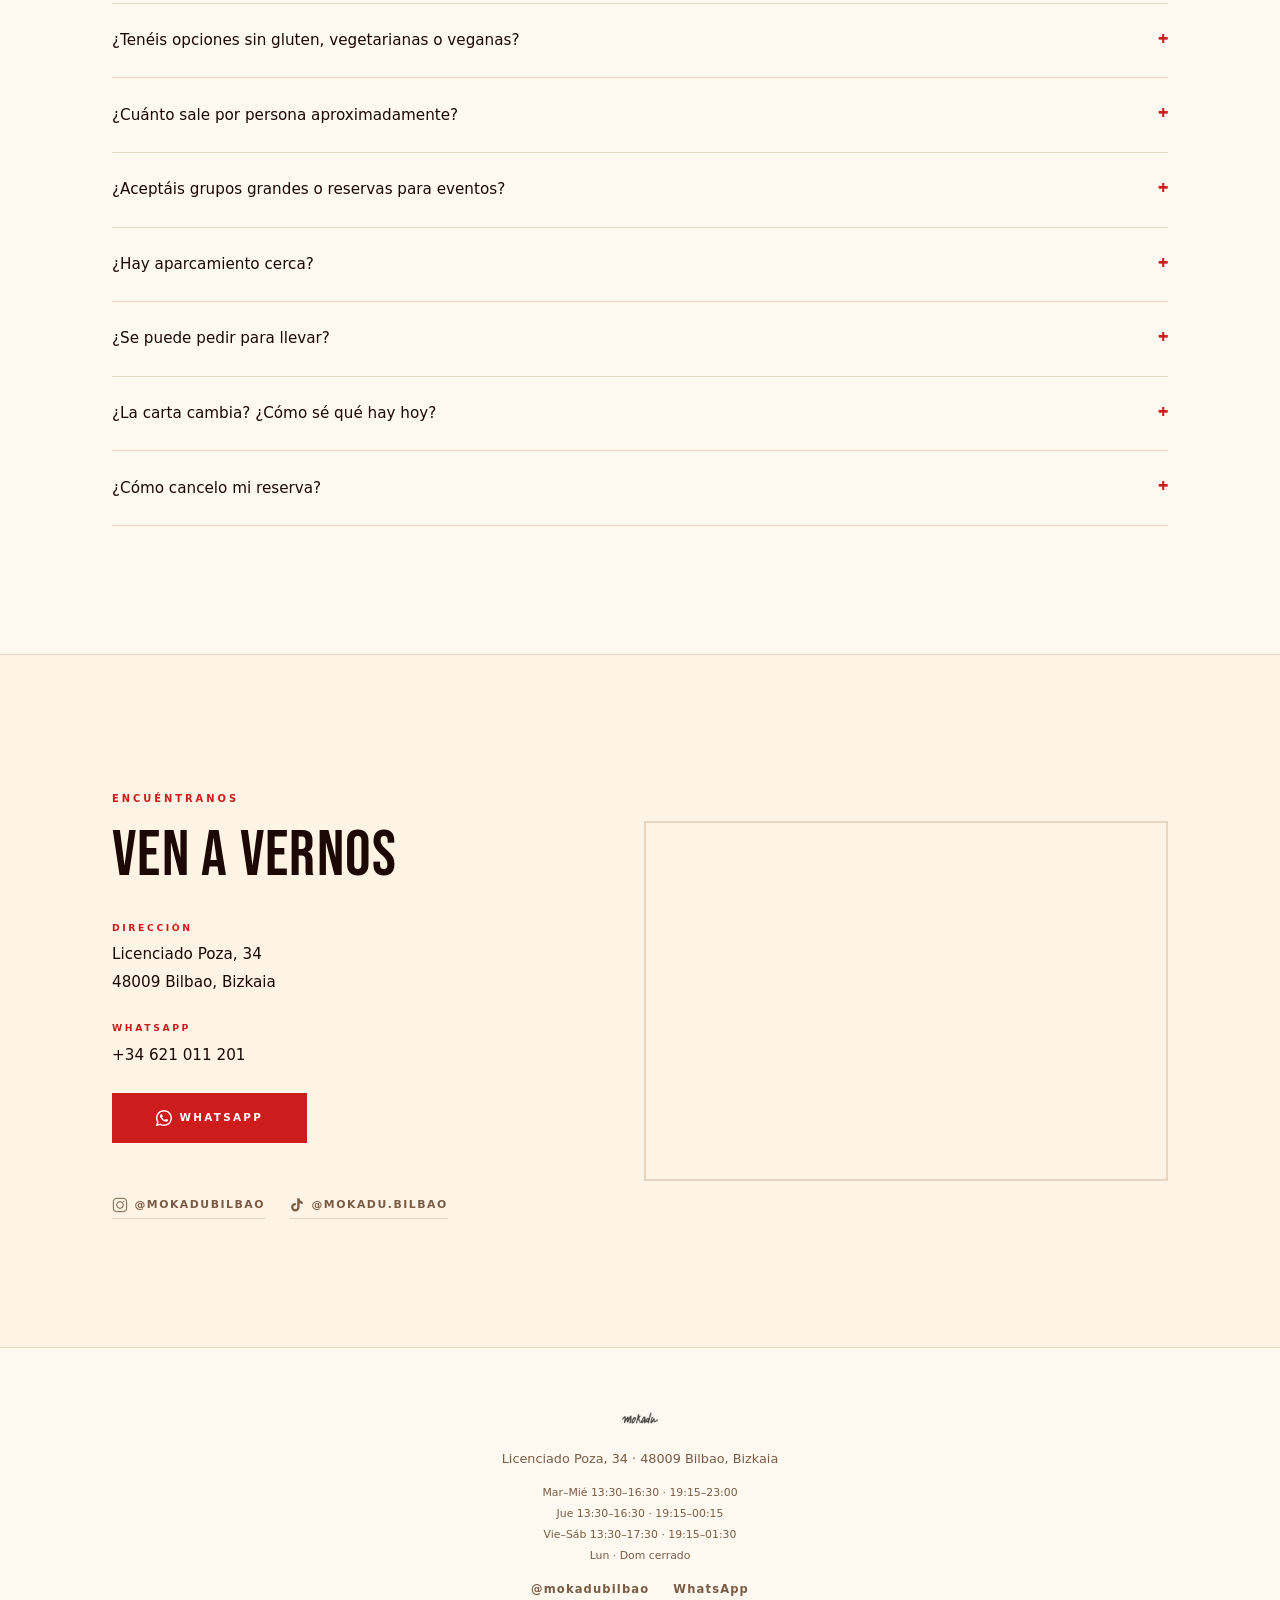
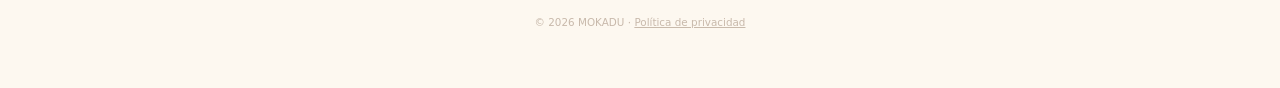
==== commit 7d0683d6: "fix: corregir botones hero en móvil y quitar scroll indicator - Envolver botones en .hero-btns con f" ====
--- a/index.html
+++ b/index.html
@@ -11,13 +11,16 @@
   <title>MOKADU — Bocadillos, cócteles y vinos · Bilbao</title>
   <link rel="icon" type="image/png" href="img/logo-m.png">
   <link rel="stylesheet" href="css/style.css">
+  <!-- BLOCK:colors -->
+<style>:root {--bg:#fdf8f0;--bg-2:#fef4e6;--fg:#1c0805;--fg-muted:#7a5c45;--red:#cc1c1c;--red-dk:#9e1a17;--red-lt:#fdecea;--border:#e8d5c0;}</style>
+<!-- /BLOCK:colors -->
 </head>
 <body>
 
   <!-- NAV -->
   <nav id="nav">
-    <a href="#hero" class="nav-logo" aria-label="Mokadu — inicio">
-      <img src="img/logo-negro.png" alt="Mokadu" class="nav-logo-img">
+    <a href="#hero" class="nav-logo" aria-label="MOKADU — inicio">
+      <img src="img/logo-negro.png" alt="MOKADU" class="nav-logo-img">
     </a>
     <button class="nav-toggle" aria-label="Abrir menú" aria-expanded="false">
       <span></span><span></span><span></span>
@@ -33,24 +36,22 @@
   <!-- HERO -->
   <section id="hero">
     <div class="hero-content">
-      <div class="hero-logo-circle" aria-label="Mokadu">
-        <img src="img/logo-negro.png" alt="Mokadu">
+      <div class="hero-logo-circle" aria-label="MOKADU">
+        <img src="img/logo-negro.png" alt="MOKADU">
       </div>
       <p class="hero-tagline">Con las manos</p>
       <p class="hero-sub">Sandwiches · Cócteles · Vinos · Licenciado Poza, 34 · Bilbao</p>
-      <a href="#historia" class="btn-primary">Ver la carta</a>
-      <a href="https://mokadu.myrestoo.net/v2?view=reservation&lang=es" target="_blank" rel="noopener noreferrer" class="btn-secondary">Reservar mesa</a>
-    </div>
-    <div class="hero-scroll" aria-hidden="true">
-      <span>Scroll</span>
-      <div class="scroll-line"></div>
+      <div class="hero-btns">
+        <a href="#historia" class="btn-primary">Ver la carta</a>
+        <a href="https://mokadu.myrestoo.net/v2?view=reservation&lang=es" target="_blank" rel="noopener noreferrer" class="btn-secondary">Reservar mesa</a>
+      </div>
     </div>
   </section>
 
   <!-- CONCEPTO -->
   <section id="concepto">
     <div class="concepto-split-foto">
-      <img src="img/foto-staff.jpg" alt="Mokadu — con las manos, Bilbao">
+      <img src="img/foto-staff.jpg" alt="MOKADU — Con las manos, Bilbao">
     </div>
     <div class="concepto-split-texto reveal">
       <span class="section-label">El concepto</span>
@@ -67,28 +68,27 @@
   <section id="fotos" class="fotos-section">
     <div class="fotos-grid">
       <div class="foto-slot foto-slot--tall">
-        <img src="img/foto-staff.jpg" alt="Mokadu — con las manos">
+        <img src="img/foto-staff.jpg" alt="MOKADU — Con las manos">
       </div>
       <div class="foto-slot">
-        <img src="img/foto-mesa.jpg" alt="La mesa completa en Mokadu">
+        <img src="img/foto-mesa.jpg" alt="La mesa completa en MOKADU">
       </div>
       <div class="foto-slot">
-        <img src="img/foto-interior.jpg" alt="Interior de Mokadu — Licenciado Poza, 34">
+        <img src="img/foto-interior.jpg" alt="Interior de MOKADU">
       </div>
       <div class="foto-slot">
-        <img src="img/foto-platos.jpg" alt="Bocadillos y cócteles en Mokadu">
+        <img src="img/foto-platos.jpg" alt="Platos en MOKADU">
       </div>
       <div class="foto-slot">
         <img src="img/foto-vinos.jpg" alt="Selección de vinos de pequeños productores">
       </div>
       <div class="foto-slot foto-slot--wide">
-        <img src="img/foto-bar.jpg" alt="Mokadu — ambiente y vinos">
+        <img src="img/foto-bar.jpg" alt="MOKADU — ambiente y vinos">
       </div>
     </div>
   </section>
 
   <!-- RESEÑAS -->
-  <!-- NOTA: Reemplaza el texto de cada reseña con reseñas reales de Google Maps -->
   <section id="resenas">
 
     <div class="resenas-header">
@@ -96,7 +96,7 @@
         <span class="section-label">Google Maps</span>
         <h2>292 reseñas.<br>9,8 sobre 10.</h2>
       </div>
-      <div class="resenas-meta reveal" aria-label="9.8 sobre 10 en Google Maps">
+      <div class="resenas-meta reveal" aria-label="9,8 sobre 10 en Google Maps">
         <span class="resenas-stars-big">★★★★★</span>
         <a href="https://maps.google.com/?q=Mokadu+Licenciado+Poza+34+Bilbao" target="_blank" rel="noopener noreferrer" class="resenas-gmaps-link">Ver en Google Maps</a>
       </div>
@@ -105,61 +105,14 @@
     <p class="resenas-scroll-hint">Desliza para leer</p>
 
     <div class="resenas-track" role="list">
-
-      <div class="resena-card" role="listitem">
-        <div class="resena-stars">★★★★★</div>
-        <p class="resena-texto">Sitio diferente a lo que hay en Bilbao. El Nikita es una locura — bonito crudo, aguacate, arroz... muy bien pensado. Y los frozens excelentes. Volveremos sin duda.</p>
-        <div class="resena-autor">
-          <span class="resena-nombre">Elena R.</span>
-          <span class="resena-tiempo">Hace 2 semanas</span>
-        </div>
-      </div>
-
-      <div class="resena-card" role="listitem">
-        <div class="resena-stars">★★★★★</div>
-        <p class="resena-texto">La selección de vinos sorprende mucho para un local tan íntimo. Inés tiene muy buen ojo. Los bocadillos están a otro nivel, nada que ver con un sandwich normal.</p>
-        <div class="resena-autor">
-          <span class="resena-nombre">Mikel A.</span>
-          <span class="resena-tiempo">Hace 3 semanas</span>
-        </div>
-      </div>
-
-      <div class="resena-card" role="listitem">
-        <div class="resena-stars">★★★★★</div>
-        <p class="resena-texto">El Rosbiti y la Chilenita están impresionantes. Ambiente acogedor, equipo muy simpático. El espresso gin-tonic también lo vale. Sitio con mucha personalidad.</p>
-        <div class="resena-autor">
-          <span class="resena-nombre">Laura D.</span>
-          <span class="resena-tiempo">Hace 1 mes</span>
-        </div>
-      </div>
-
-      <div class="resena-card" role="listitem">
-        <div class="resena-stars">★★★★★</div>
-        <p class="resena-texto">Fuimos cuatro a cenar y pedimos casi todo. No había ningún plato malo. Los brigadeiros al final son adictivos. Reservad porque tiene poca mesa.</p>
-        <div class="resena-autor">
-          <span class="resena-nombre">Jon E.</span>
-          <span class="resena-tiempo">Hace 3 semanas</span>
-        </div>
-      </div>
-
-      <div class="resena-card" role="listitem">
-        <div class="resena-stars">★★★★★</div>
-        <p class="resena-texto">De los mejores sitios que hemos probado en el Ensanche. El PDT para empezar es obligatorio. La carta cambia con la temporada, lo que mantiene las ganas de volver.</p>
-        <div class="resena-autor">
-          <span class="resena-nombre">Itziar B.</span>
-          <span class="resena-tiempo">Hace 2 meses</span>
-        </div>
-      </div>
-
-      <div class="resena-card" role="listitem">
-        <div class="resena-stars">★★★★★</div>
-        <p class="resena-texto">Descubrimiento del año en Bilbao. Cócteles de calidad, vinos de pequeños productores muy bien seleccionados y comida muy elaborada. Todo a precio razonable.</p>
-        <div class="resena-autor">
-          <span class="resena-nombre">Carlos V.</span>
-          <span class="resena-tiempo">Hace 1 mes</span>
-        </div>
-      </div>
-
+      <!-- BLOCK:resenas -->
+<div class="resena-card" role="listitem"><div class="resena-stars">★★★★★</div><p class="resena-texto">Sitio diferente a lo que hay en Bilbao. El Nikita es una locura — bonito crudo, aguacate, arroz... muy bien pensado. Y los frozens excelentes. Volveremos sin duda.</p><div class="resena-autor"><span class="resena-nombre">Elena R.</span><span class="resena-tiempo">Hace 2 semanas</span></div></div>
+      <div class="resena-card" role="listitem"><div class="resena-stars">★★★★★</div><p class="resena-texto">La selección de vinos sorprende mucho para un local tan íntimo. Inés tiene muy buen ojo. Los bocadillos están a otro nivel, nada que ver con un sandwich normal.</p><div class="resena-autor"><span class="resena-nombre">Mikel A.</span><span class="resena-tiempo">Hace 3 semanas</span></div></div>
+      <div class="resena-card" role="listitem"><div class="resena-stars">★★★★★</div><p class="resena-texto">El Rosbiti y la Chilenita están impresionantes. Ambiente acogedor, equipo muy simpático. El espresso gin-tonic también lo vale. Sitio con mucha personalidad.</p><div class="resena-autor"><span class="resena-nombre">Laura D.</span><span class="resena-tiempo">Hace 1 mes</span></div></div>
+      <div class="resena-card" role="listitem"><div class="resena-stars">★★★★★</div><p class="resena-texto">Fuimos cuatro a cenar y pedimos casi todo. No había ningún plato malo. Los brigadeiros al final son adictivos. Reservad porque tiene poca mesa.</p><div class="resena-autor"><span class="resena-nombre">Jon E.</span><span class="resena-tiempo">Hace 3 semanas</span></div></div>
+      <div class="resena-card" role="listitem"><div class="resena-stars">★★★★★</div><p class="resena-texto">De los mejores sitios que hemos probado en el Ensanche. El PDT para empezar es obligatorio. La carta cambia con la temporada, lo que mantiene las ganas de volver.</p><div class="resena-autor"><span class="resena-nombre">Itziar B.</span><span class="resena-tiempo">Hace 2 meses</span></div></div>
+      <div class="resena-card" role="listitem"><div class="resena-stars">★★★★★</div><p class="resena-texto">Descubrimiento del año en Bilbao. Cócteles de calidad, vinos de pequeños productores muy bien seleccionados y comida muy elaborada. Todo a precio razonable.</p><div class="resena-autor"><span class="resena-nombre">Carlos V.</span><span class="resena-tiempo">Hace 1 mes</span></div></div>
+<!-- /BLOCK:resenas -->
     </div>
 
   </section>
@@ -170,10 +123,10 @@
     <div class="historia-intro reveal">
       <span class="section-label">La carta</span>
       <h2>Dos temporadas.<br>Dos versiones.</h2>
-      <p>La carta de Mokadu evoluciona. Aquí, el archivo de lo que hemos sido y lo que somos ahora.</p>
-    </div>
-
-    <!-- V1 -->
+      <p>La carta de MOKADU evoluciona. Aquí, el archivo de lo que hemos sido y lo que somos ahora.</p>
+    </div>
+
+    <!-- BLOCK:historia -->
     <div class="hist-version v1 reveal">
       <div class="hist-foto">
         <img src="img/foto-cocina.jpg" alt="Mokadu V1 — la primera carta">
@@ -216,7 +169,6 @@
       </div>
     </div>
 
-    <!-- V2 -->
     <div class="hist-version v2 reveal">
       <div class="hist-foto">
         <img src="img/foto-mesa.jpg" alt="Mokadu V2 — la carta actual">
@@ -264,6 +216,7 @@
         <p class="hist-note">El menú cambia con la temporada. Para saber qué hay hoy, pregunta por WhatsApp.</p>
       </div>
     </div>
+<!-- /BLOCK:historia -->
 
   </section>
 
@@ -278,7 +231,7 @@
     <p class="carta-scroll-hint">Desliza para ver</p>
 
     <div class="carta-scroll-track" role="list">
-
+      <!-- BLOCK:carta_carrusel -->
       <div class="carta-foto-item" role="listitem">
         <span class="carta-num">01</span>
         <div class="carta-img-wrap">
@@ -363,10 +316,10 @@
         </div>
         <div class="carta-caption">
           <strong>Detrás</strong>
-          <span>La cocina de Mokadu. Donde empieza todo.</span>
-        </div>
-      </div>
-
+          <span>La cocina de MOKADU. Donde empieza todo.</span>
+        </div>
+      </div>
+<!-- /BLOCK:carta_carrusel -->
     </div>
 
     <p class="carta-footer-note">
@@ -387,6 +340,7 @@
           <a href="https://wa.me/34621011201" target="_blank" rel="noopener noreferrer" class="btn-secondary" style="margin-top:0.75rem;">WhatsApp</a>
         </div>
         <div class="horarios-tabla reveal">
+          <!-- BLOCK:horarios_tabla -->
           <div class="dia-row closed">
             <span class="dia">Lunes</span>
             <span class="hora">Cerrado</span>
@@ -407,6 +361,7 @@
             <span class="dia">Domingo</span>
             <span class="hora">Cerrado</span>
           </div>
+<!-- /BLOCK:horarios_tabla -->
         </div>
       </div>
     </div>
@@ -422,7 +377,7 @@
       </div>
 
       <div class="faq-list">
-
+        <!-- BLOCK:faq -->
         <div class="faq-item">
           <button class="faq-q" aria-expanded="false">¿Cómo puedo hacer una reserva?</button>
           <div class="faq-a" role="region">Por <a href="https://mokadu.myrestoo.net/v2?view=reservation&lang=es" target="_blank" rel="noopener noreferrer">Restoo</a> (disponible 24h online) o escribiéndonos por WhatsApp. No atendemos el teléfono durante el servicio, así que reserva siempre por uno de esos dos canales.</div>
@@ -462,7 +417,7 @@
           <button class="faq-q" aria-expanded="false">¿Cómo cancelo mi reserva?</button>
           <div class="faq-a" role="region">Entra en <a href="https://mokadu.myrestoo.net/v2?view=reservation&lang=es" target="_blank" rel="noopener noreferrer">Restoo</a> y gestiona tu reserva desde el email de confirmación que recibiste. Si tienes algún problema, escríbenos por WhatsApp.</div>
         </div>
-
+<!-- /BLOCK:faq -->
       </div>
     </div>
   </section>
@@ -489,11 +444,11 @@
           <div class="contacto-social">
             <a href="https://www.instagram.com/mokadubilbao" target="_blank" rel="noopener noreferrer">
               <svg width="16" height="16" fill="none" stroke="currentColor" stroke-width="1.5" viewBox="0 0 24 24"><rect x="2" y="2" width="20" height="20" rx="5"/><circle cx="12" cy="12" r="5"/><circle cx="17.5" cy="6.5" r="1" fill="currentColor" stroke="none"/></svg>
-              Instagram
+              @mokadubilbao
             </a>
             <a href="https://www.tiktok.com/@mokadu.bilbao" target="_blank" rel="noopener noreferrer">
               <svg width="16" height="16" fill="currentColor" viewBox="0 0 24 24"><path d="M19.59 6.69a4.83 4.83 0 0 1-3.77-4.25V2h-3.45v13.67a2.89 2.89 0 0 1-2.88 2.5 2.89 2.89 0 0 1-2.89-2.89 2.89 2.89 0 0 1 2.89-2.89c.28 0 .54.04.79.1V9.01a6.3 6.3 0 0 0-.79-.05 6.34 6.34 0 0 0-6.34 6.34 6.34 6.34 0 0 0 6.34 6.34 6.34 6.34 0 0 0 6.33-6.34V8.93a8.19 8.19 0 0 0 4.79 1.54V7.02a4.86 4.86 0 0 1-1.02-.33z"/></svg>
-              TikTok
+              @mokadu.bilbao
             </a>
           </div>
         </div>
@@ -502,7 +457,7 @@
             src="https://www.google.com/maps/embed?pb=!1m18!1m12!1m3!1d2906.24!2d-2.9281!3d43.2627!2m3!1f0!2f0!3f0!3m2!1i1024!2i768!4f13.1!3m3!1m2!1s0xd4e4f87c2b9e37d%3A0x0!2sLicenciado+Poza%2C+34%2C+48009+Bilbao!5e0!3m2!1ses!2ses!4v1"
             loading="lazy"
             referrerpolicy="no-referrer-when-downgrade"
-            title="Ubicación de MOKADU en Bilbao"
+            title="Ubicación de MOKADU"
             allowfullscreen>
           </iframe>
         </div>
@@ -514,19 +469,21 @@
   <footer>
     <div class="container">
       <div class="footer-inner">
-        <img src="img/logo-negro.png" alt="Mokadu" class="footer-logo-img">
-        <a href="https://maps.google.com/?q=Licenciado+Poza+34+Bilbao" target="_blank" rel="noopener noreferrer" class="footer-address">Licenciado Poza, 34 · 48009 Bilbao</a>
+        <img src="img/logo-negro.png" alt="MOKADU" class="footer-logo-img">
+        <a href="https://maps.google.com/?q=Licenciado+Poza+34+Bilbao" target="_blank" rel="noopener noreferrer" class="footer-address">Licenciado Poza, 34 · 48009 Bilbao, Bizkaia</a>
         <div class="footer-hours">
+          <!-- BLOCK:horarios_footer -->
           <span>Mar–Mié 13:30–16:30 · 19:15–23:00</span>
           <span>Jue 13:30–16:30 · 19:15–00:15</span>
           <span>Vie–Sáb 13:30–17:30 · 19:15–01:30</span>
           <span>Lun · Dom cerrado</span>
+<!-- /BLOCK:horarios_footer -->
         </div>
         <div class="footer-social">
           <a href="https://www.instagram.com/mokadubilbao" target="_blank" rel="noopener noreferrer">@mokadubilbao</a>
           <a href="https://wa.me/34621011201" target="_blank" rel="noopener noreferrer">WhatsApp</a>
         </div>
-        <p class="footer-copy">© 2026 Mokadu · <a href="/privacidad.html">Política de privacidad</a></p>
+        <p class="footer-copy">© 2026 MOKADU · <a href="/privacidad.html">Política de privacidad</a></p>
       </div>
     </div>
   </footer>
--- a/css/style.css
+++ b/css/style.css
@@ -252,31 +252,22 @@
 }
 .btn-secondary:hover { background: var(--red); color: #fff; }
 
-.hero-scroll {
-  position: absolute;
-  bottom: 2rem;
-  left: 50%;
-  transform: translateX(-50%);
+.hero-btns {
   display: flex;
   flex-direction: column;
   align-items: center;
-  gap: 0.5rem;
+  gap: 0.75rem;
   opacity: 0;
-  animation: fadeUp 1s var(--ease) 1.2s forwards;
-}
-.hero-scroll span {
-  font-size: 0.55rem;
-  letter-spacing: 0.28em;
-  text-transform: uppercase;
-  color: var(--fg-muted);
-  font-family: var(--sans);
-}
-.scroll-line {
-  width: 1px;
-  height: 40px;
-  background: linear-gradient(to bottom, var(--red), transparent);
-  transform-origin: top;
-  animation: scrollPulse 2.2s ease infinite;
+  animation: fadeUp 0.9s var(--ease) 0.95s forwards;
+}
+
+.hero-btns .btn-primary,
+.hero-btns .btn-secondary {
+  animation: none;
+  opacity: 1;
+  width: 100%;
+  max-width: 280px;
+  text-align: center;
 }
 
 @keyframes fadeUp {
@@ -287,13 +278,6 @@
   from { opacity: 0; transform: scale(0.75); }
   to   { opacity: 1; transform: scale(1); }
 }
-@keyframes scrollPulse {
-  0%   { transform: scaleY(0); opacity: 0; }
-  30%  { opacity: 1; }
-  70%  { transform: scaleY(1); opacity: 1; }
-  100% { transform: scaleY(1); opacity: 0; }
-}
-
 /* ── CONCEPTO (SPLIT EDITORIAL) ── */
 #concepto {
   display: grid;
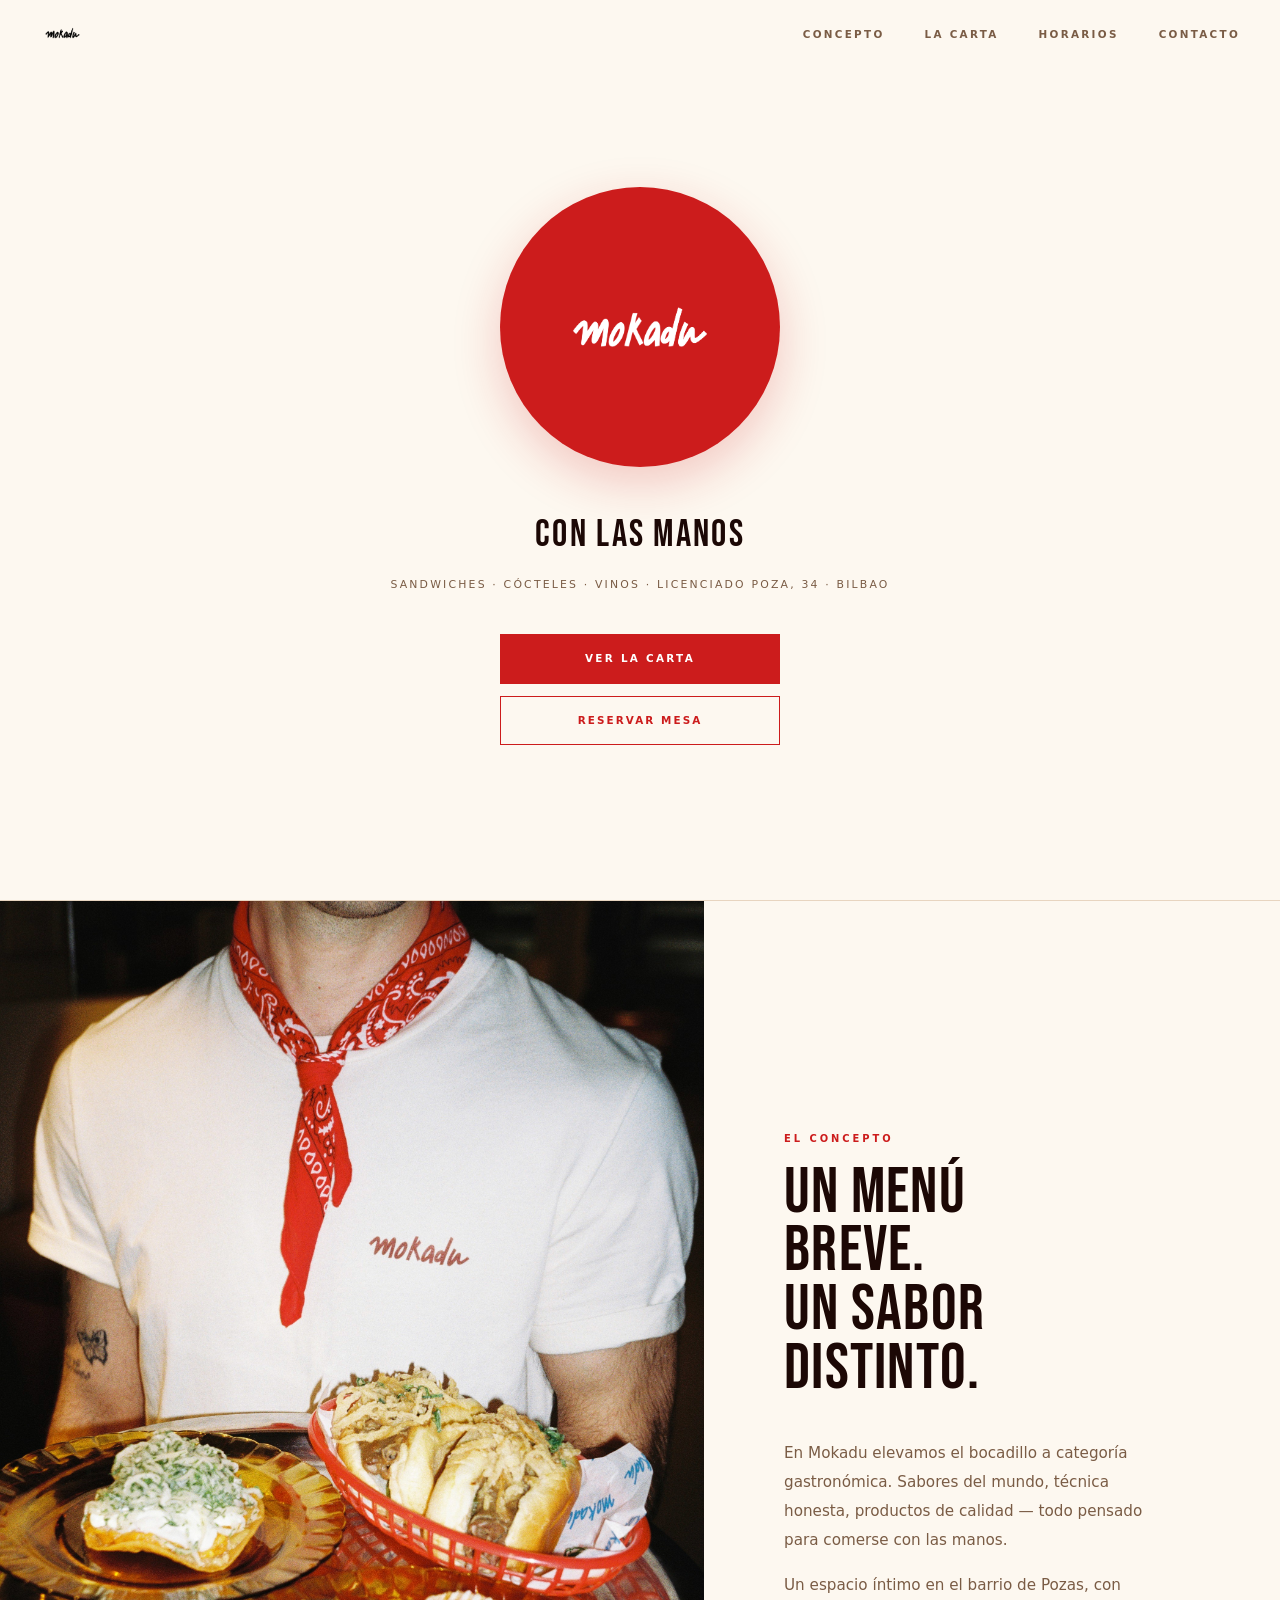
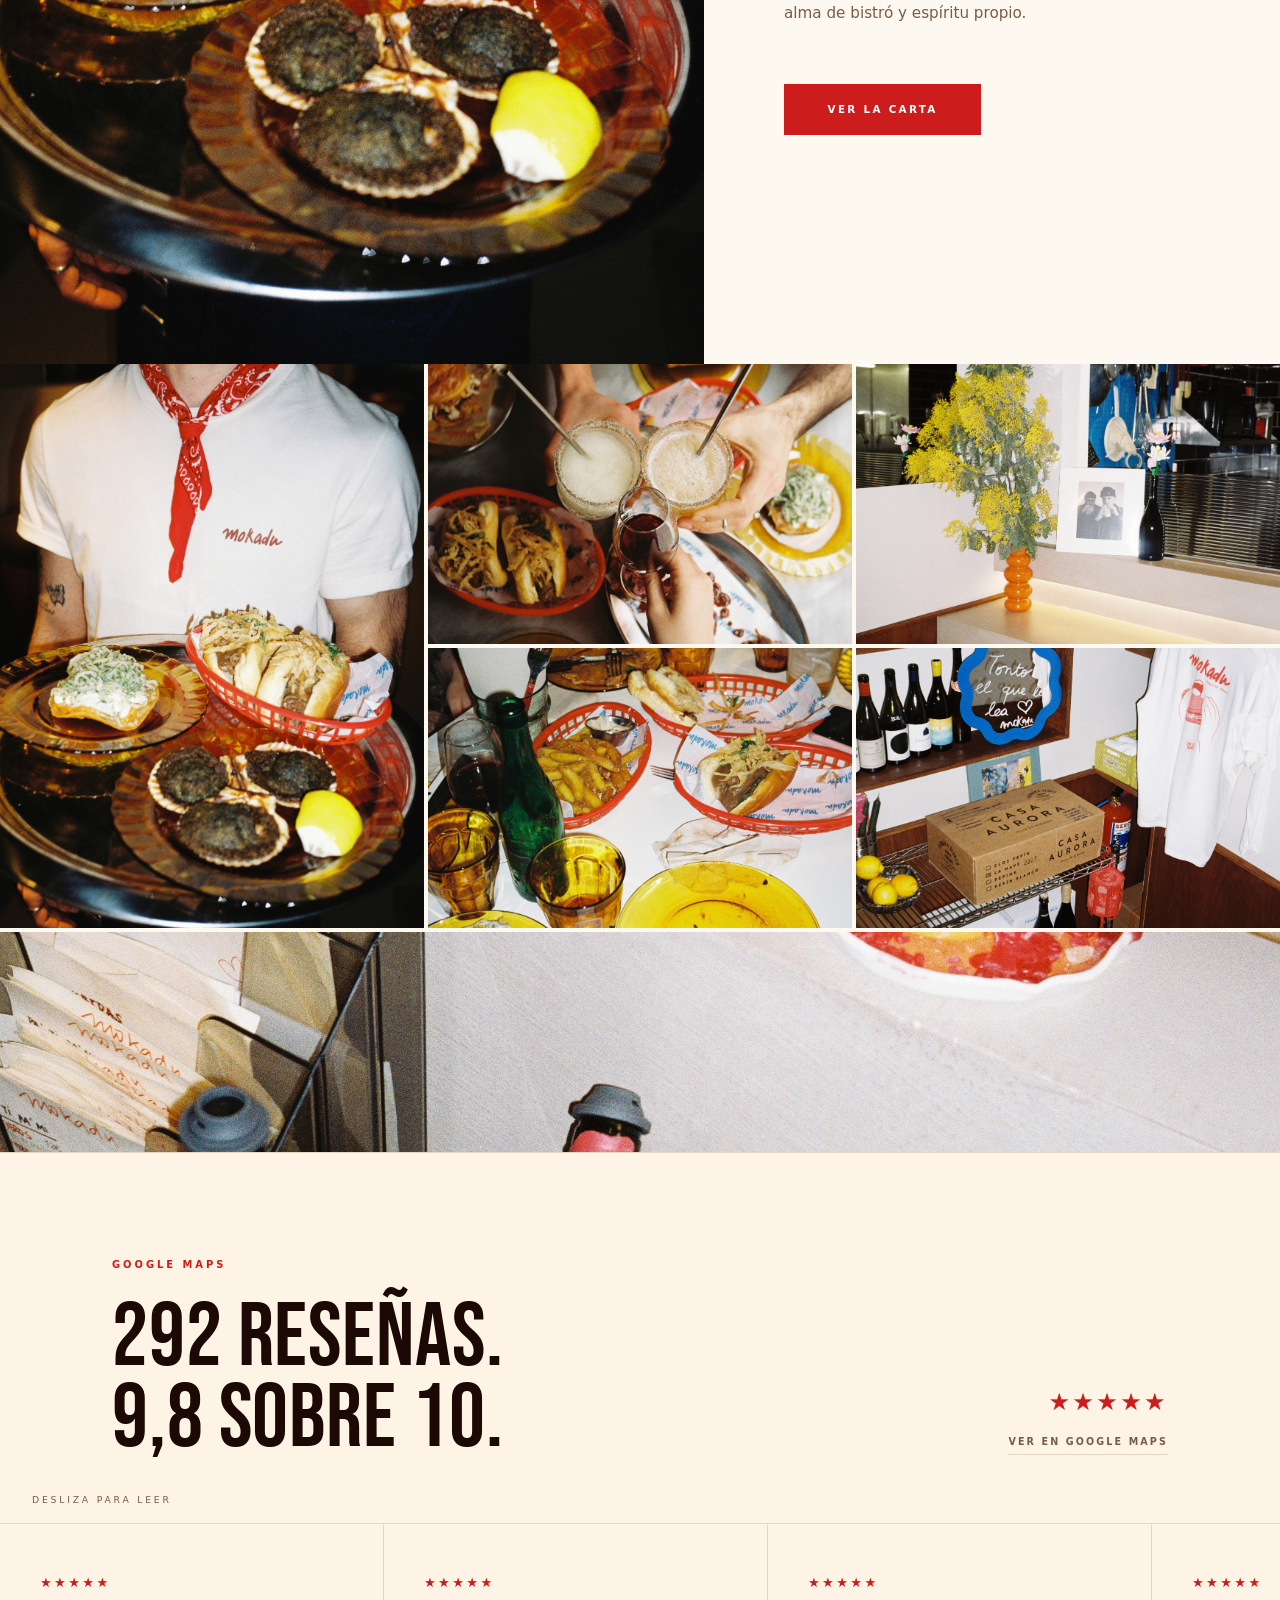
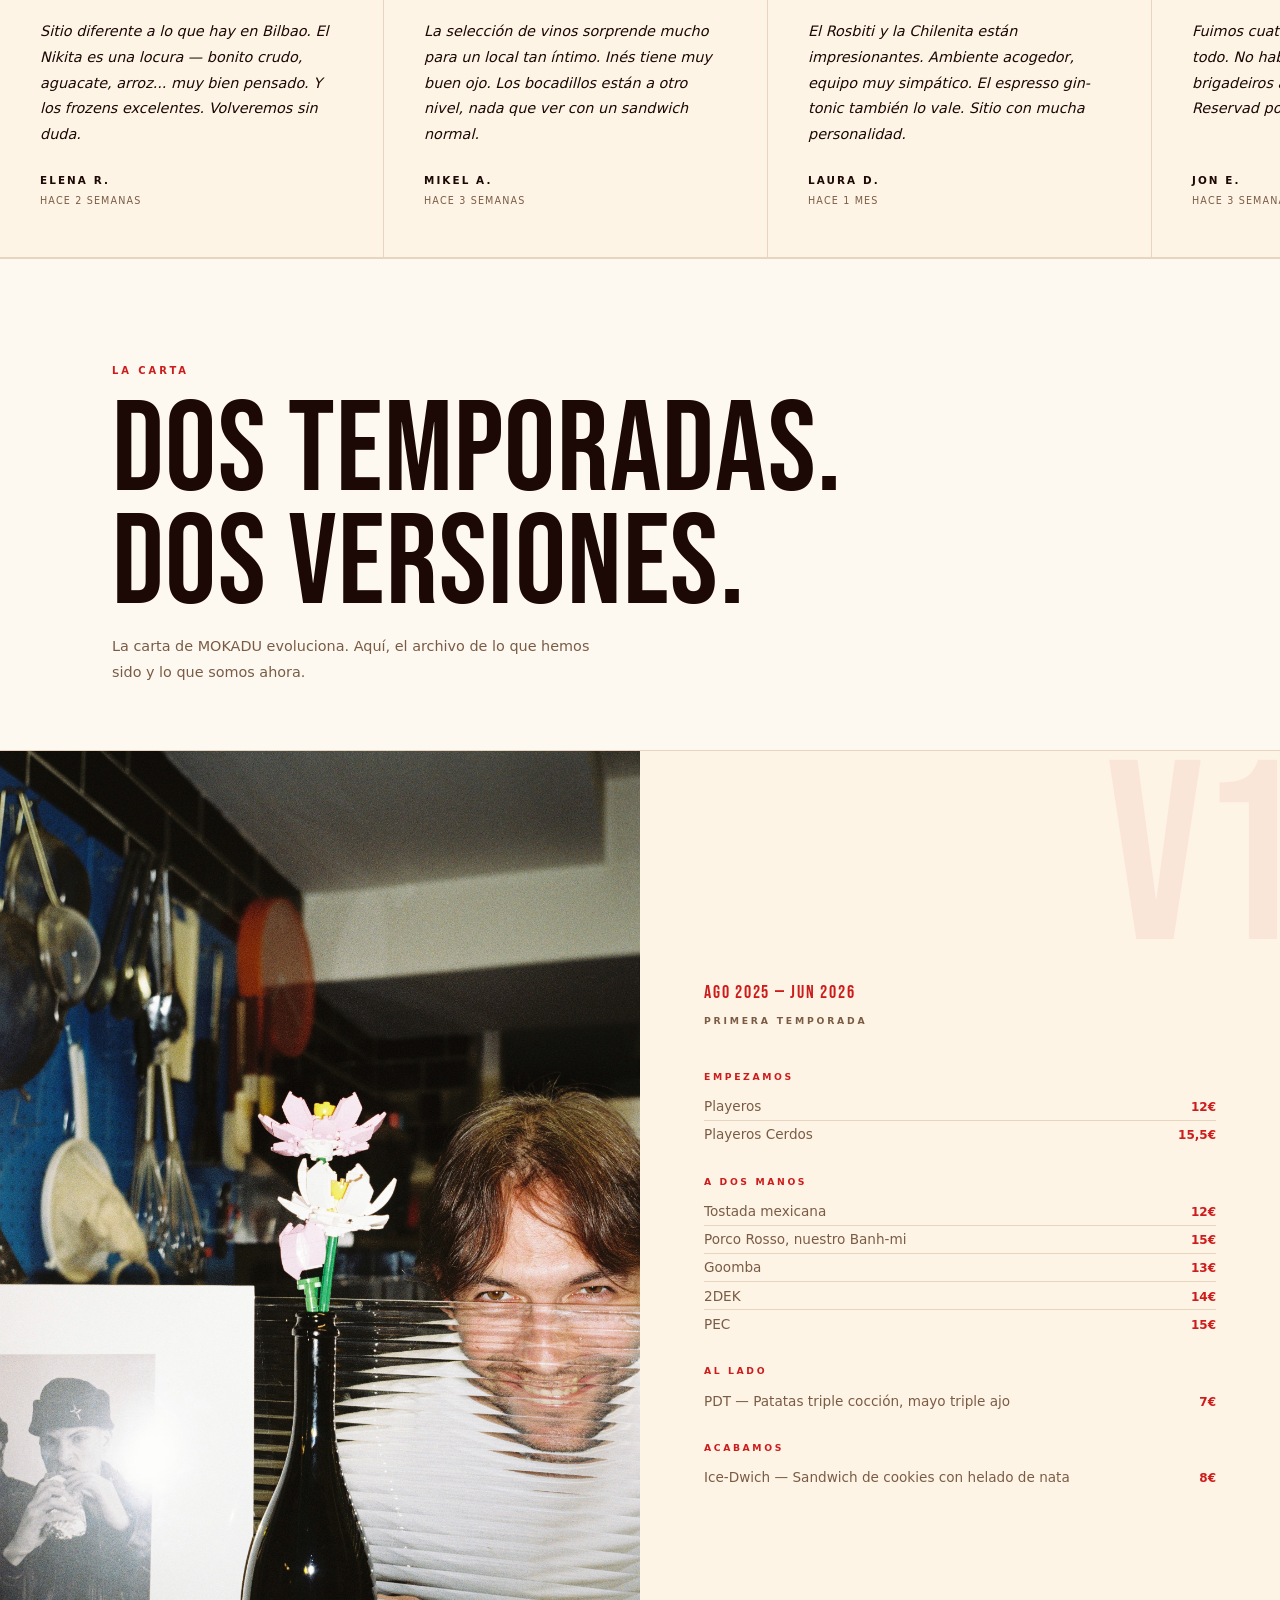
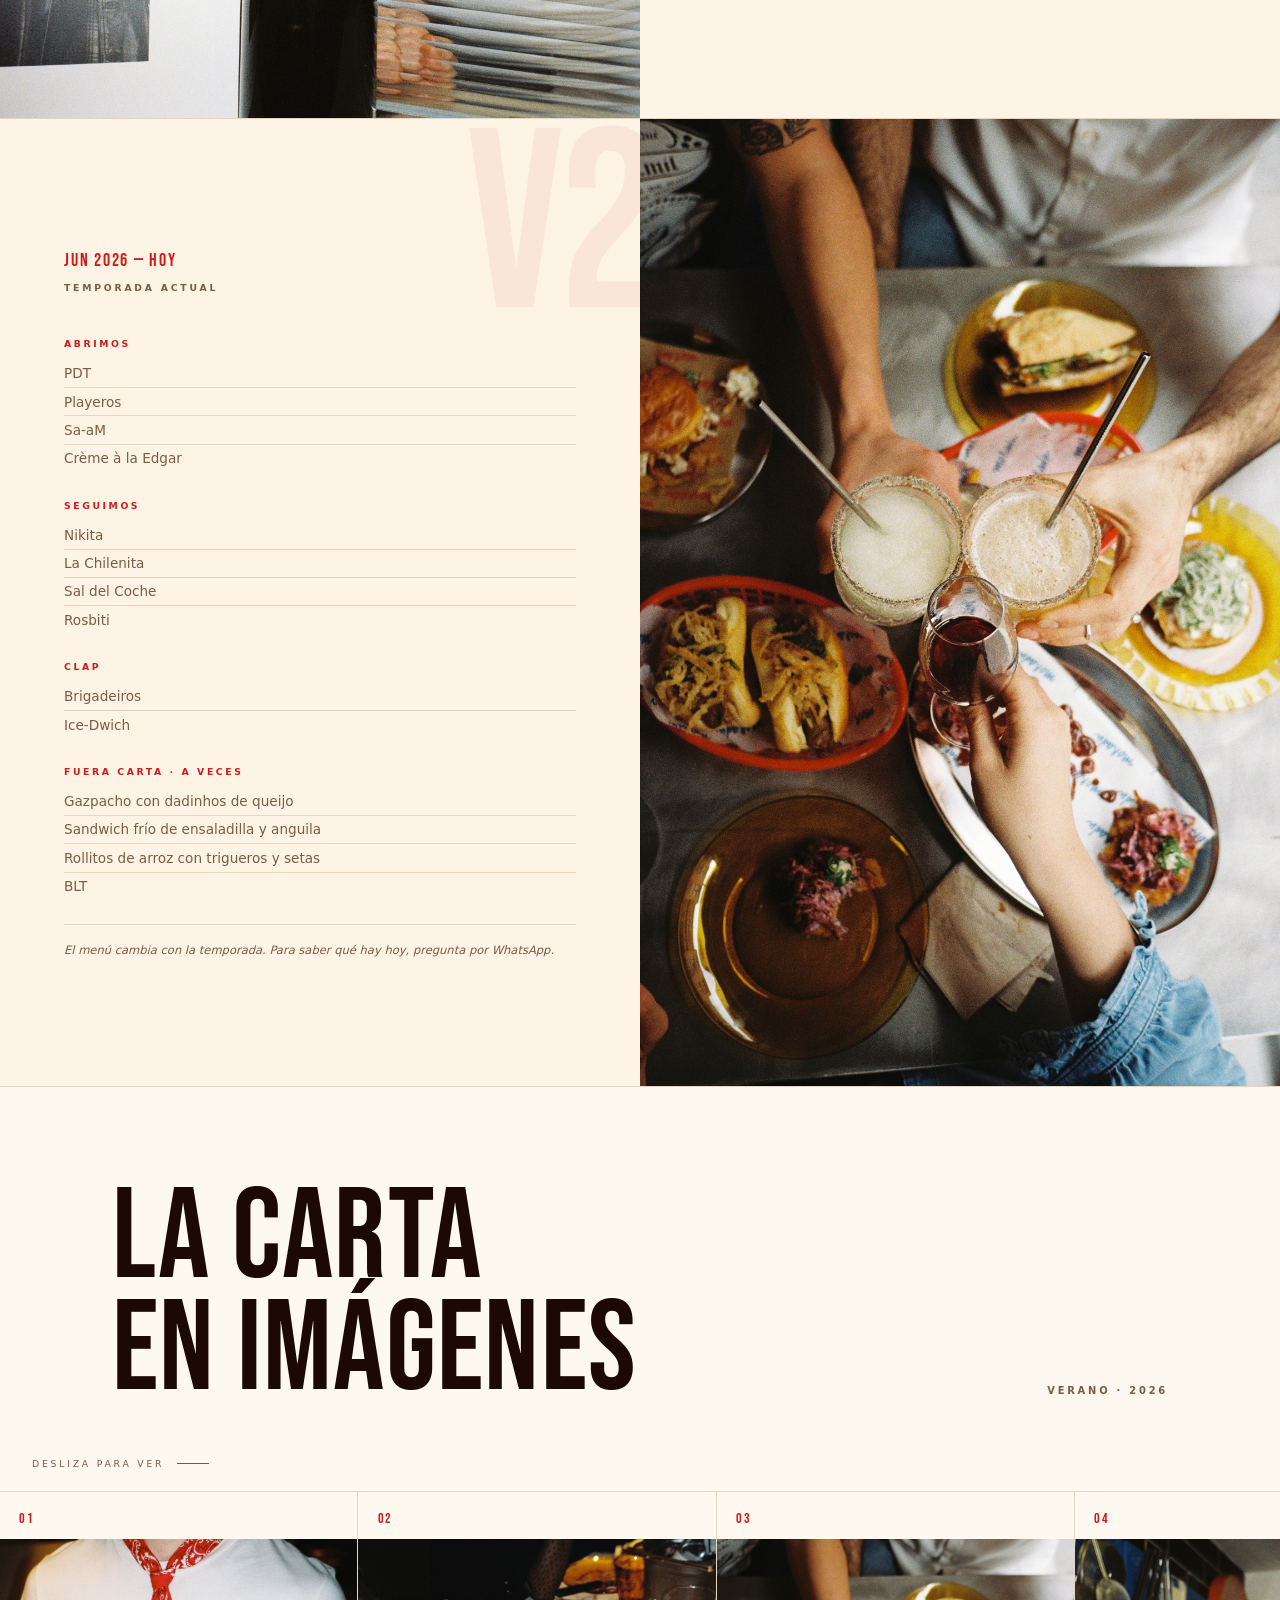
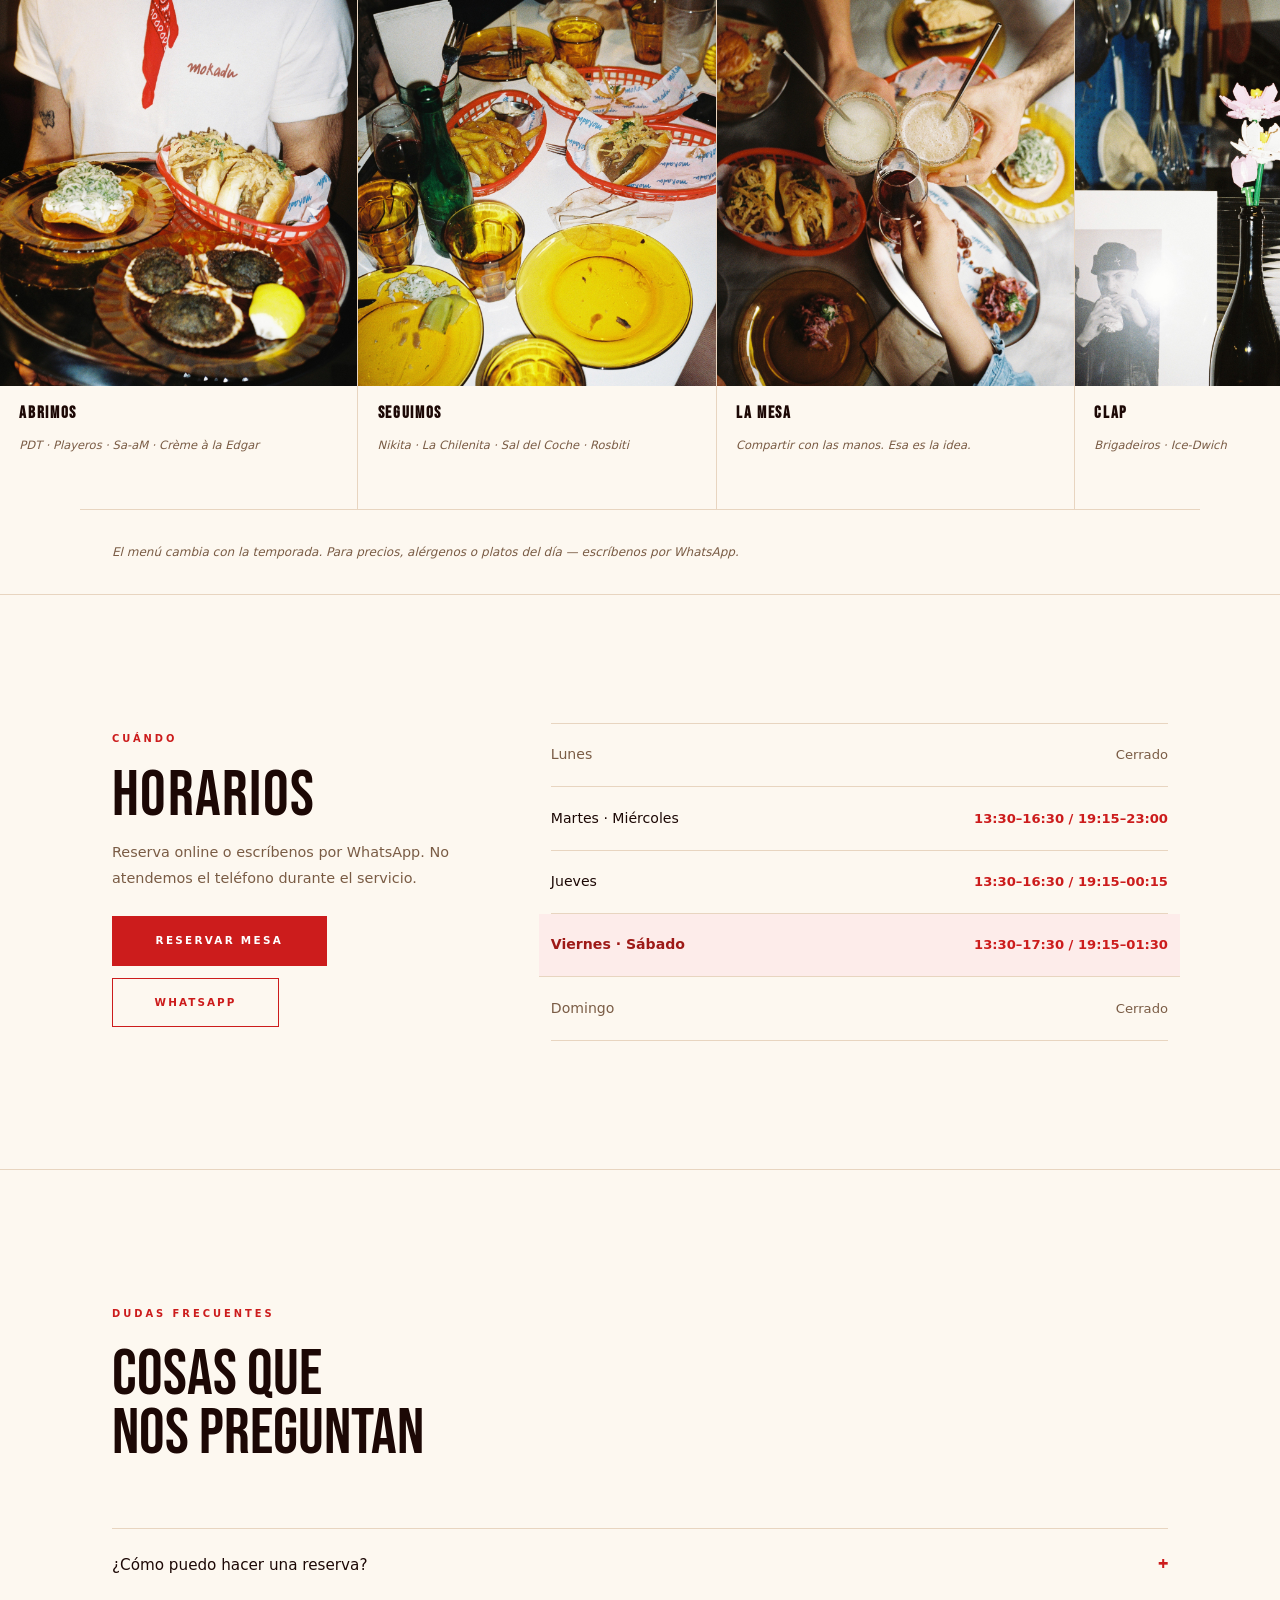
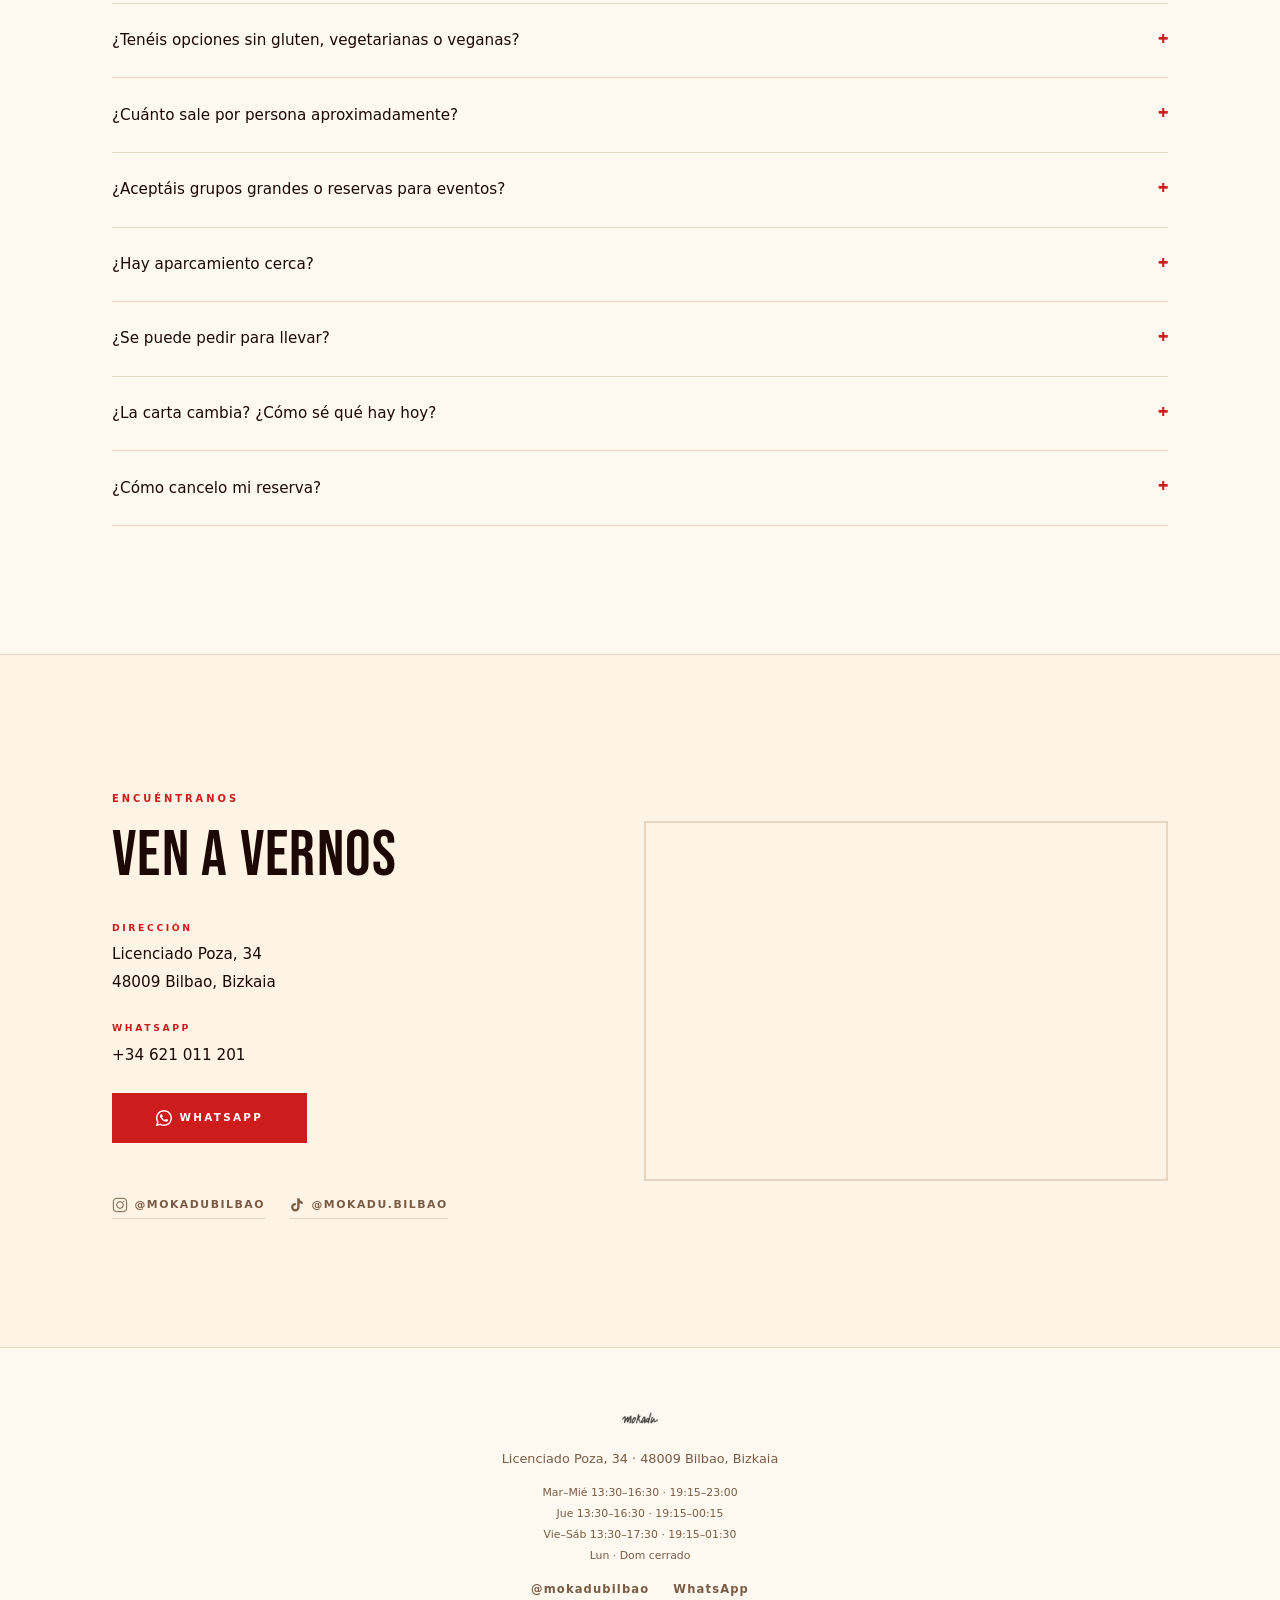
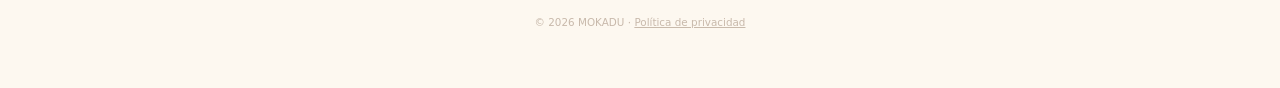
==== commit d6e2921c: "chore: ocultar web de Google (noindex + robots.txt) Co-Authored-By: Claude Sonnet 4.6 <noreply@anthr" ====
--- a/index.html
+++ b/index.html
@@ -3,6 +3,7 @@
 <head>
   <meta charset="UTF-8">
   <meta name="viewport" content="width=device-width, initial-scale=1.0">
+  <meta name="robots" content="noindex, nofollow">
   <meta name="description" content="MOKADU — Restaurante de bocadillos, cócteles y vinos en el Ensanche de Bilbao. Licenciado Poza, 34. Cocina con las manos, sabores del mundo.">
   <meta name="keywords" content="restaurante Bilbao, bocadillos gourmet Bilbao, cócteles Bilbao, Licenciado Poza, bistro Bilbao, Ensanche Bilbao, sandwich Bilbao, mokadu">
   <meta property="og:title" content="MOKADU — Bilbao">
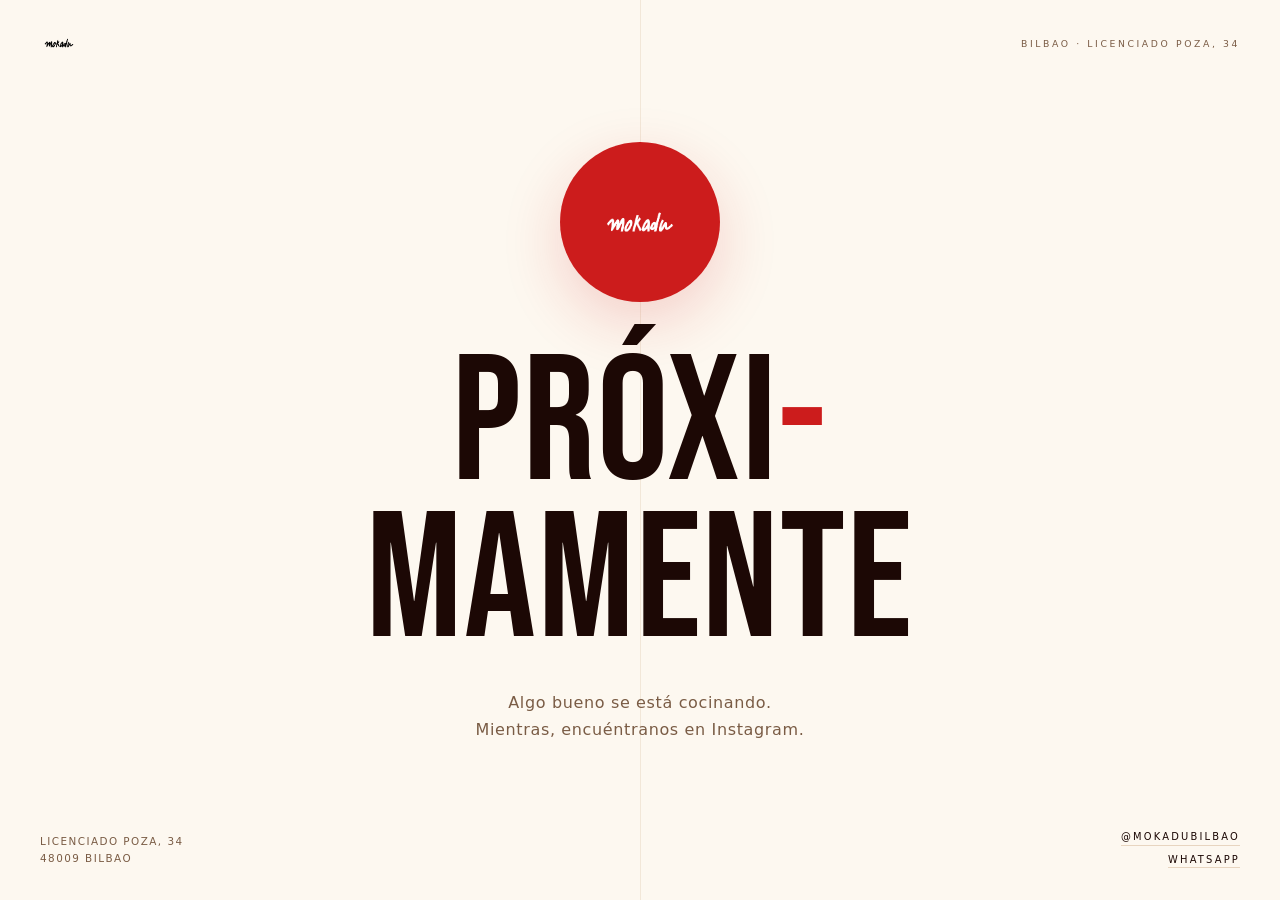
==== commit 69df867a: "chore: página próximamente mientras la web no está lista La web completa queda guardada en index.ful" ====
--- a/index.html
+++ b/index.html
@@ -4,491 +4,244 @@
   <meta charset="UTF-8">
   <meta name="viewport" content="width=device-width, initial-scale=1.0">
   <meta name="robots" content="noindex, nofollow">
-  <meta name="description" content="MOKADU — Restaurante de bocadillos, cócteles y vinos en el Ensanche de Bilbao. Licenciado Poza, 34. Cocina con las manos, sabores del mundo.">
-  <meta name="keywords" content="restaurante Bilbao, bocadillos gourmet Bilbao, cócteles Bilbao, Licenciado Poza, bistro Bilbao, Ensanche Bilbao, sandwich Bilbao, mokadu">
-  <meta property="og:title" content="MOKADU — Bilbao">
-  <meta property="og:description" content="Bocadillos, cócteles y vinos en el corazón del Ensanche. Con las manos. Licenciado Poza, 34.">
-  <meta property="og:type" content="restaurant">
-  <title>MOKADU — Bocadillos, cócteles y vinos · Bilbao</title>
+  <title>MOKADU — Próximamente · Bilbao</title>
   <link rel="icon" type="image/png" href="img/logo-m.png">
-  <link rel="stylesheet" href="css/style.css">
-  <!-- BLOCK:colors -->
-<style>:root {--bg:#fdf8f0;--bg-2:#fef4e6;--fg:#1c0805;--fg-muted:#7a5c45;--red:#cc1c1c;--red-dk:#9e1a17;--red-lt:#fdecea;--border:#e8d5c0;}</style>
-<!-- /BLOCK:colors -->
+  <style>
+    @font-face {
+      font-family: 'Bebas Neue';
+      src: url('fonts/BebasNeue-Regular.ttf') format('truetype');
+      font-weight: 400;
+      font-display: swap;
+    }
+    @font-face {
+      font-family: 'Bricolage Grotesque';
+      src: url('fonts/BricolageGrotesque-Light.ttf') format('truetype');
+      font-weight: 300;
+      font-display: swap;
+    }
+    @font-face {
+      font-family: 'Bricolage Grotesque';
+      src: url('fonts/BricolageGrotesque-Regular.ttf') format('truetype');
+      font-weight: 400;
+      font-display: swap;
+    }
+
+    *, *::before, *::after { box-sizing: border-box; margin: 0; padding: 0; }
+
+    :root {
+      --bg:    #fdf8f0;
+      --fg:    #1c0805;
+      --muted: #7a5c45;
+      --red:   #cc1c1c;
+      --border:#e8d5c0;
+    }
+
+    html, body {
+      height: 100%;
+      background: var(--bg);
+      color: var(--fg);
+      font-family: 'Bricolage Grotesque', system-ui, sans-serif;
+      overflow: hidden;
+    }
+
+    /* ── Layout ── */
+    .page {
+      height: 100svh;
+      display: grid;
+      grid-template-rows: auto 1fr auto;
+      padding: 2rem 2.5rem;
+    }
+
+    /* ── Top bar ── */
+    .top {
+      display: flex;
+      justify-content: space-between;
+      align-items: center;
+      opacity: 0;
+      animation: fadeIn 0.8s ease 0.1s forwards;
+    }
+
+    .top-logo img {
+      height: 22px;
+      width: auto;
+      display: block;
+    }
+
+    .top-tag {
+      font-size: 0.58rem;
+      letter-spacing: 0.28em;
+      text-transform: uppercase;
+      color: var(--muted);
+      font-weight: 400;
+    }
+
+    /* ── Centro ── */
+    .center {
+      display: flex;
+      flex-direction: column;
+      align-items: center;
+      justify-content: center;
+      text-align: center;
+      gap: 0;
+      position: relative;
+    }
+
+    .circle {
+      width: clamp(100px, 16vw, 160px);
+      height: clamp(100px, 16vw, 160px);
+      border-radius: 50%;
+      background: var(--red);
+      display: flex;
+      align-items: center;
+      justify-content: center;
+      margin-bottom: clamp(2rem, 5vh, 3.5rem);
+      padding: 1.6rem;
+      opacity: 0;
+      animation: scaleIn 0.9s cubic-bezier(0.25,0.46,0.45,0.94) 0.3s forwards;
+      box-shadow: 0 20px 60px rgba(204,28,28,0.18);
+    }
+
+    .circle img {
+      width: 80%;
+      filter: brightness(0) invert(1);
+    }
+
+    .headline {
+      font-family: 'Bebas Neue', Impact, sans-serif;
+      font-size: clamp(4.5rem, 14vw, 13rem);
+      font-weight: 400;
+      line-height: 0.88;
+      letter-spacing: 0.01em;
+      color: var(--fg);
+      text-transform: uppercase;
+      opacity: 0;
+      animation: slideUp 0.9s cubic-bezier(0.25,0.46,0.45,0.94) 0.5s forwards;
+    }
+
+    .headline em {
+      font-style: normal;
+      color: var(--red);
+    }
+
+    .sub {
+      margin-top: clamp(1.2rem, 3vh, 2rem);
+      font-size: clamp(0.78rem, 1.6vw, 1rem);
+      color: var(--muted);
+      font-weight: 300;
+      letter-spacing: 0.04em;
+      line-height: 1.7;
+      max-width: 38ch;
+      opacity: 0;
+      animation: fadeIn 0.8s ease 0.85s forwards;
+    }
+
+    /* ── Bottom bar ── */
+    .bottom {
+      display: flex;
+      justify-content: space-between;
+      align-items: flex-end;
+      opacity: 0;
+      animation: fadeIn 0.8s ease 1.1s forwards;
+    }
+
+    .bottom-address {
+      font-size: 0.65rem;
+      letter-spacing: 0.14em;
+      text-transform: uppercase;
+      color: var(--muted);
+      line-height: 1.7;
+    }
+
+    .bottom-links {
+      display: flex;
+      flex-direction: column;
+      align-items: flex-end;
+      gap: 0.5rem;
+    }
+
+    .bottom-links a {
+      font-size: 0.62rem;
+      letter-spacing: 0.22em;
+      text-transform: uppercase;
+      color: var(--fg);
+      text-decoration: none;
+      font-weight: 400;
+      border-bottom: 1px solid var(--border);
+      padding-bottom: 0.15rem;
+      transition: color 0.3s, border-color 0.3s;
+    }
+    .bottom-links a:hover { color: var(--red); border-color: var(--red); }
+
+    /* ── Línea decorativa fondo ── */
+    .deco-line {
+      position: fixed;
+      top: 0;
+      left: 50%;
+      width: 1px;
+      height: 100%;
+      background: var(--border);
+      opacity: 0.5;
+      pointer-events: none;
+      z-index: 0;
+    }
+
+    /* ── Animaciones ── */
+    @keyframes fadeIn {
+      from { opacity: 0; }
+      to   { opacity: 1; }
+    }
+    @keyframes slideUp {
+      from { opacity: 0; transform: translateY(32px); }
+      to   { opacity: 1; transform: none; }
+    }
+    @keyframes scaleIn {
+      from { opacity: 0; transform: scale(0.7); }
+      to   { opacity: 1; transform: scale(1); }
+    }
+
+    /* ── Móvil ── */
+    @media (max-width: 600px) {
+      .page { padding: 1.5rem; overflow: hidden; }
+      .top-tag { display: none; }
+      .bottom { flex-direction: column; align-items: flex-start; gap: 1rem; }
+      .bottom-links { align-items: flex-start; }
+      .deco-line { display: none; }
+    }
+  </style>
 </head>
 <body>
 
-  <!-- NAV -->
-  <nav id="nav">
-    <a href="#hero" class="nav-logo" aria-label="MOKADU — inicio">
-      <img src="img/logo-negro.png" alt="MOKADU" class="nav-logo-img">
-    </a>
-    <button class="nav-toggle" aria-label="Abrir menú" aria-expanded="false">
-      <span></span><span></span><span></span>
-    </button>
-    <ul class="nav-links" role="list">
-      <li><a href="#concepto">Concepto</a></li>
-      <li><a href="#historia">La carta</a></li>
-      <li><a href="#horarios">Horarios</a></li>
-      <li><a href="#contacto">Contacto</a></li>
-    </ul>
-  </nav>
-
-  <!-- HERO -->
-  <section id="hero">
-    <div class="hero-content">
-      <div class="hero-logo-circle" aria-label="MOKADU">
-        <img src="img/logo-negro.png" alt="MOKADU">
+  <div class="deco-line" aria-hidden="true"></div>
+
+  <div class="page">
+
+    <header class="top">
+      <a href="#" class="top-logo" aria-label="Mokadu">
+        <img src="img/logo-negro.png" alt="Mokadu">
+      </a>
+      <span class="top-tag">Bilbao · Licenciado Poza, 34</span>
+    </header>
+
+    <main class="center">
+      <div class="circle">
+        <img src="img/logo-negro.png" alt="Mokadu">
       </div>
-      <p class="hero-tagline">Con las manos</p>
-      <p class="hero-sub">Sandwiches · Cócteles · Vinos · Licenciado Poza, 34 · Bilbao</p>
-      <div class="hero-btns">
-        <a href="#historia" class="btn-primary">Ver la carta</a>
-        <a href="https://mokadu.myrestoo.net/v2?view=reservation&lang=es" target="_blank" rel="noopener noreferrer" class="btn-secondary">Reservar mesa</a>
-      </div>
-    </div>
-  </section>
-
-  <!-- CONCEPTO -->
-  <section id="concepto">
-    <div class="concepto-split-foto">
-      <img src="img/foto-staff.jpg" alt="MOKADU — Con las manos, Bilbao">
-    </div>
-    <div class="concepto-split-texto reveal">
-      <span class="section-label">El concepto</span>
-      <h2>Un menú<br>breve.<br>Un sabor<br>distinto.</h2>
-      <div class="concepto-body">
-        <p>En Mokadu elevamos el bocadillo a categoría gastronómica. Sabores del mundo, técnica honesta, productos de calidad — todo pensado para comerse con las manos.</p>
-        <p>Un espacio íntimo en el barrio de Pozas, con alma de bistró y espíritu propio.</p>
-      </div>
-      <a href="#historia" class="btn-primary">Ver la carta</a>
-    </div>
-  </section>
-
-  <!-- FOTOS -->
-  <section id="fotos" class="fotos-section">
-    <div class="fotos-grid">
-      <div class="foto-slot foto-slot--tall">
-        <img src="img/foto-staff.jpg" alt="MOKADU — Con las manos">
-      </div>
-      <div class="foto-slot">
-        <img src="img/foto-mesa.jpg" alt="La mesa completa en MOKADU">
-      </div>
-      <div class="foto-slot">
-        <img src="img/foto-interior.jpg" alt="Interior de MOKADU">
-      </div>
-      <div class="foto-slot">
-        <img src="img/foto-platos.jpg" alt="Platos en MOKADU">
-      </div>
-      <div class="foto-slot">
-        <img src="img/foto-vinos.jpg" alt="Selección de vinos de pequeños productores">
-      </div>
-      <div class="foto-slot foto-slot--wide">
-        <img src="img/foto-bar.jpg" alt="MOKADU — ambiente y vinos">
-      </div>
-    </div>
-  </section>
-
-  <!-- RESEÑAS -->
-  <section id="resenas">
-
-    <div class="resenas-header">
-      <div class="resenas-titulo reveal">
-        <span class="section-label">Google Maps</span>
-        <h2>292 reseñas.<br>9,8 sobre 10.</h2>
-      </div>
-      <div class="resenas-meta reveal" aria-label="9,8 sobre 10 en Google Maps">
-        <span class="resenas-stars-big">★★★★★</span>
-        <a href="https://maps.google.com/?q=Mokadu+Licenciado+Poza+34+Bilbao" target="_blank" rel="noopener noreferrer" class="resenas-gmaps-link">Ver en Google Maps</a>
-      </div>
-    </div>
-
-    <p class="resenas-scroll-hint">Desliza para leer</p>
-
-    <div class="resenas-track" role="list">
-      <!-- BLOCK:resenas -->
-<div class="resena-card" role="listitem"><div class="resena-stars">★★★★★</div><p class="resena-texto">Sitio diferente a lo que hay en Bilbao. El Nikita es una locura — bonito crudo, aguacate, arroz... muy bien pensado. Y los frozens excelentes. Volveremos sin duda.</p><div class="resena-autor"><span class="resena-nombre">Elena R.</span><span class="resena-tiempo">Hace 2 semanas</span></div></div>
-      <div class="resena-card" role="listitem"><div class="resena-stars">★★★★★</div><p class="resena-texto">La selección de vinos sorprende mucho para un local tan íntimo. Inés tiene muy buen ojo. Los bocadillos están a otro nivel, nada que ver con un sandwich normal.</p><div class="resena-autor"><span class="resena-nombre">Mikel A.</span><span class="resena-tiempo">Hace 3 semanas</span></div></div>
-      <div class="resena-card" role="listitem"><div class="resena-stars">★★★★★</div><p class="resena-texto">El Rosbiti y la Chilenita están impresionantes. Ambiente acogedor, equipo muy simpático. El espresso gin-tonic también lo vale. Sitio con mucha personalidad.</p><div class="resena-autor"><span class="resena-nombre">Laura D.</span><span class="resena-tiempo">Hace 1 mes</span></div></div>
-      <div class="resena-card" role="listitem"><div class="resena-stars">★★★★★</div><p class="resena-texto">Fuimos cuatro a cenar y pedimos casi todo. No había ningún plato malo. Los brigadeiros al final son adictivos. Reservad porque tiene poca mesa.</p><div class="resena-autor"><span class="resena-nombre">Jon E.</span><span class="resena-tiempo">Hace 3 semanas</span></div></div>
-      <div class="resena-card" role="listitem"><div class="resena-stars">★★★★★</div><p class="resena-texto">De los mejores sitios que hemos probado en el Ensanche. El PDT para empezar es obligatorio. La carta cambia con la temporada, lo que mantiene las ganas de volver.</p><div class="resena-autor"><span class="resena-nombre">Itziar B.</span><span class="resena-tiempo">Hace 2 meses</span></div></div>
-      <div class="resena-card" role="listitem"><div class="resena-stars">★★★★★</div><p class="resena-texto">Descubrimiento del año en Bilbao. Cócteles de calidad, vinos de pequeños productores muy bien seleccionados y comida muy elaborada. Todo a precio razonable.</p><div class="resena-autor"><span class="resena-nombre">Carlos V.</span><span class="resena-tiempo">Hace 1 mes</span></div></div>
-<!-- /BLOCK:resenas -->
-    </div>
-
-  </section>
-
-  <!-- HISTORIA DEL MENÚ -->
-  <section id="historia">
-
-    <div class="historia-intro reveal">
-      <span class="section-label">La carta</span>
-      <h2>Dos temporadas.<br>Dos versiones.</h2>
-      <p>La carta de MOKADU evoluciona. Aquí, el archivo de lo que hemos sido y lo que somos ahora.</p>
-    </div>
-
-    <!-- BLOCK:historia -->
-    <div class="hist-version v1 reveal">
-      <div class="hist-foto">
-        <img src="img/foto-cocina.jpg" alt="Mokadu V1 — la primera carta">
-      </div>
-      <div class="hist-texto">
-        <span class="hist-v-bg" aria-hidden="true">V1</span>
-        <p class="hist-fecha">Ago 2025 — Jun 2026</p>
-        <span class="hist-v-label">Primera temporada</span>
-        <div class="hist-menu">
-          <div>
-            <p class="hist-cat">Empezamos</p>
-            <ul class="hist-platos">
-              <li><span>Playeros</span><span class="hist-precio">12€</span></li>
-              <li><span>Playeros Cerdos</span><span class="hist-precio">15,5€</span></li>
-            </ul>
-          </div>
-          <div>
-            <p class="hist-cat">A dos manos</p>
-            <ul class="hist-platos">
-              <li><span>Tostada mexicana</span><span class="hist-precio">12€</span></li>
-              <li><span>Porco Rosso, nuestro Banh-mi</span><span class="hist-precio">15€</span></li>
-              <li><span>Goomba</span><span class="hist-precio">13€</span></li>
-              <li><span>2DEK</span><span class="hist-precio">14€</span></li>
-              <li><span>PEC</span><span class="hist-precio">15€</span></li>
-            </ul>
-          </div>
-          <div>
-            <p class="hist-cat">Al lado</p>
-            <ul class="hist-platos">
-              <li><span>PDT — Patatas triple cocción, mayo triple ajo</span><span class="hist-precio">7€</span></li>
-            </ul>
-          </div>
-          <div>
-            <p class="hist-cat">Acabamos</p>
-            <ul class="hist-platos">
-              <li><span>Ice-Dwich — Sandwich de cookies con helado de nata</span><span class="hist-precio">8€</span></li>
-            </ul>
-          </div>
-        </div>
-      </div>
-    </div>
-
-    <div class="hist-version v2 reveal">
-      <div class="hist-foto">
-        <img src="img/foto-mesa.jpg" alt="Mokadu V2 — la carta actual">
-      </div>
-      <div class="hist-texto">
-        <span class="hist-v-bg" aria-hidden="true">V2</span>
-        <p class="hist-fecha">Jun 2026 — Hoy</p>
-        <span class="hist-v-label">Temporada actual</span>
-        <div class="hist-menu">
-          <div>
-            <p class="hist-cat">Abrimos</p>
-            <ul class="hist-platos">
-              <li>PDT</li>
-              <li>Playeros</li>
-              <li>Sa-aM</li>
-              <li>Crème à la Edgar</li>
-            </ul>
-          </div>
-          <div>
-            <p class="hist-cat">Seguimos</p>
-            <ul class="hist-platos">
-              <li>Nikita</li>
-              <li>La Chilenita</li>
-              <li>Sal del Coche</li>
-              <li>Rosbiti</li>
-            </ul>
-          </div>
-          <div>
-            <p class="hist-cat">Clap</p>
-            <ul class="hist-platos">
-              <li>Brigadeiros</li>
-              <li>Ice-Dwich</li>
-            </ul>
-          </div>
-          <div>
-            <p class="hist-cat">Fuera carta · A veces</p>
-            <ul class="hist-platos">
-              <li>Gazpacho con dadinhos de queijo</li>
-              <li>Sandwich frío de ensaladilla y anguila</li>
-              <li>Rollitos de arroz con trigueros y setas</li>
-              <li>BLT</li>
-            </ul>
-          </div>
-        </div>
-        <p class="hist-note">El menú cambia con la temporada. Para saber qué hay hoy, pregunta por WhatsApp.</p>
-      </div>
-    </div>
-<!-- /BLOCK:historia -->
-
-  </section>
-
-  <!-- CARTA — Fotos -->
-  <section id="carta">
-
-    <div class="carta-header reveal">
-      <h2>La carta<br>en imágenes</h2>
-      <span class="carta-season">Verano · 2026</span>
-    </div>
-
-    <p class="carta-scroll-hint">Desliza para ver</p>
-
-    <div class="carta-scroll-track" role="list">
-      <!-- BLOCK:carta_carrusel -->
-      <div class="carta-foto-item" role="listitem">
-        <span class="carta-num">01</span>
-        <div class="carta-img-wrap">
-          <img src="img/foto-staff.jpg" alt="Abrimos — para empezar">
-        </div>
-        <div class="carta-caption">
-          <strong>Abrimos</strong>
-          <span>PDT · Playeros · Sa-aM · Crème à la Edgar</span>
-        </div>
-      </div>
-
-      <div class="carta-foto-item" role="listitem">
-        <span class="carta-num">02</span>
-        <div class="carta-img-wrap">
-          <img src="img/foto-platos.jpg" alt="Seguimos — los platos principales">
-        </div>
-        <div class="carta-caption">
-          <strong>Seguimos</strong>
-          <span>Nikita · La Chilenita · Sal del Coche · Rosbiti</span>
-        </div>
-      </div>
-
-      <div class="carta-foto-item" role="listitem">
-        <span class="carta-num">03</span>
-        <div class="carta-img-wrap">
-          <img src="img/foto-mesa.jpg" alt="La mesa completa">
-        </div>
-        <div class="carta-caption">
-          <strong>La mesa</strong>
-          <span>Compartir con las manos. Esa es la idea.</span>
-        </div>
-      </div>
-
-      <div class="carta-foto-item" role="listitem">
-        <span class="carta-num">04</span>
-        <div class="carta-img-wrap">
-          <img src="img/foto-cocina.jpg" alt="Clap — los postres">
-        </div>
-        <div class="carta-caption">
-          <strong>Clap</strong>
-          <span>Brigadeiros · Ice-Dwich</span>
-        </div>
-      </div>
-
-      <div class="carta-foto-item" role="listitem">
-        <span class="carta-num">05</span>
-        <div class="carta-img-wrap">
-          <img src="img/foto-bar.jpg" alt="Cócteles de autor">
-        </div>
-        <div class="carta-caption">
-          <strong>Cócteles</strong>
-          <span>Espresso Martini · Margabirra · Margarita Frozen · Porn Star</span>
-        </div>
-      </div>
-
-      <div class="carta-foto-item" role="listitem">
-        <span class="carta-num">06</span>
-        <div class="carta-img-wrap">
-          <img src="img/foto-vinos.jpg" alt="Vinos de pequeños productores">
-        </div>
-        <div class="carta-caption">
-          <strong>Vinos</strong>
-          <span>Selección de pequeños productores. Curada por Inés.</span>
-        </div>
-      </div>
-
-      <div class="carta-foto-item" role="listitem">
-        <span class="carta-num">07</span>
-        <div class="carta-img-wrap">
-          <img src="img/foto-interior.jpg" alt="El local — Licenciado Poza, 34">
-        </div>
-        <div class="carta-caption">
-          <strong>El local</strong>
-          <span>Licenciado Poza, 34 · Bilbao · Barrio de Pozas</span>
-        </div>
-      </div>
-
-      <div class="carta-foto-item" role="listitem">
-        <span class="carta-num">08</span>
-        <div class="carta-img-wrap">
-          <img src="img/foto-cocina2.jpg" alt="Detrás de la barra">
-        </div>
-        <div class="carta-caption">
-          <strong>Detrás</strong>
-          <span>La cocina de MOKADU. Donde empieza todo.</span>
-        </div>
-      </div>
-<!-- /BLOCK:carta_carrusel -->
-    </div>
-
-    <p class="carta-footer-note">
-      El menú cambia con la temporada. Para precios, alérgenos o platos del día — escríbenos por WhatsApp.
-    </p>
-
-  </section>
-
-  <!-- HORARIOS -->
-  <section id="horarios">
-    <div class="container">
-      <div class="horarios-grid">
-        <div class="horarios-intro reveal">
-          <span class="section-label">Cuándo</span>
-          <h2>Horarios</h2>
-          <p>Reserva online o escríbenos por WhatsApp. No atendemos el teléfono durante el servicio.</p>
-          <a href="https://mokadu.myrestoo.net/v2?view=reservation&lang=es" target="_blank" rel="noopener noreferrer" class="btn-primary">Reservar mesa</a>
-          <a href="https://wa.me/34621011201" target="_blank" rel="noopener noreferrer" class="btn-secondary" style="margin-top:0.75rem;">WhatsApp</a>
-        </div>
-        <div class="horarios-tabla reveal">
-          <!-- BLOCK:horarios_tabla -->
-          <div class="dia-row closed">
-            <span class="dia">Lunes</span>
-            <span class="hora">Cerrado</span>
-          </div>
-          <div class="dia-row">
-            <span class="dia">Martes · Miércoles</span>
-            <span class="hora">13:30–16:30 / 19:15–23:00</span>
-          </div>
-          <div class="dia-row">
-            <span class="dia">Jueves</span>
-            <span class="hora">13:30–16:30 / 19:15–00:15</span>
-          </div>
-          <div class="dia-row highlight">
-            <span class="dia">Viernes · Sábado</span>
-            <span class="hora">13:30–17:30 / 19:15–01:30</span>
-          </div>
-          <div class="dia-row closed">
-            <span class="dia">Domingo</span>
-            <span class="hora">Cerrado</span>
-          </div>
-<!-- /BLOCK:horarios_tabla -->
-        </div>
-      </div>
-    </div>
-  </section>
-
-  <!-- PREGUNTAS FRECUENTES -->
-  <section id="faq">
-    <div class="container">
-
-      <div class="faq-header reveal">
-        <span class="section-label">Dudas frecuentes</span>
-        <h2>Cosas que<br>nos preguntan</h2>
-      </div>
-
-      <div class="faq-list">
-        <!-- BLOCK:faq -->
-        <div class="faq-item">
-          <button class="faq-q" aria-expanded="false">¿Cómo puedo hacer una reserva?</button>
-          <div class="faq-a" role="region">Por <a href="https://mokadu.myrestoo.net/v2?view=reservation&lang=es" target="_blank" rel="noopener noreferrer">Restoo</a> (disponible 24h online) o escribiéndonos por WhatsApp. No atendemos el teléfono durante el servicio, así que reserva siempre por uno de esos dos canales.</div>
-        </div>
-
-        <div class="faq-item">
-          <button class="faq-q" aria-expanded="false">¿Tenéis opciones sin gluten, vegetarianas o veganas?</button>
-          <div class="faq-a" role="region">Sí. En la carta marcamos SG (sin gluten), AE (apto embarazadas), V (vegetariano) y Veg (vegano). Importante: todo puede contener trazas de gluten. Si tienes alergia grave, avísanos al reservar o al llegar.</div>
-        </div>
-
-        <div class="faq-item">
-          <button class="faq-q" aria-expanded="false">¿Cuánto sale por persona aproximadamente?</button>
-          <div class="faq-a" role="region">Unos 25–35€ por persona con bebida. Los entrantes van de 7 a 12,5€, los principales de 13 a 17€ y los postres de 6,80 a 8,50€. Los cócteles y frozens de 6,5 a 12€.</div>
-        </div>
-
-        <div class="faq-item">
-          <button class="faq-q" aria-expanded="false">¿Aceptáis grupos grandes o reservas para eventos?</button>
-          <div class="faq-a" role="region">Tenemos capacidad para más de 40 comensales. Para grupos o cumpleaños escríbenos por WhatsApp con antelación para coordinar. No hacemos cierres privados del local fuera de nuestro horario habitual.</div>
-        </div>
-
-        <div class="faq-item">
-          <button class="faq-q" aria-expanded="false">¿Hay aparcamiento cerca?</button>
-          <div class="faq-a" role="region">Sí, hay zona OTA delante del local y un parking público en la misma calle Licenciado Poza a pocos metros. También hay parada de EuskoTren y metro (Indautxu) a 5 minutos a pie.</div>
-        </div>
-
-        <div class="faq-item">
-          <button class="faq-q" aria-expanded="false">¿Se puede pedir para llevar?</button>
-          <div class="faq-a" role="region">No, los bocadillos están pensados para disfrutarlos en el momento y en el local. No hacemos servicio de take away ni delivery.</div>
-        </div>
-
-        <div class="faq-item">
-          <button class="faq-q" aria-expanded="false">¿La carta cambia? ¿Cómo sé qué hay hoy?</button>
-          <div class="faq-a" role="region">Sí, la carta evoluciona con la temporada y de vez en cuando hay platos fuera de carta. Para saber qué hay hoy o si hay especiales, escríbenos por WhatsApp — respondemos rápido.</div>
-        </div>
-
-        <div class="faq-item">
-          <button class="faq-q" aria-expanded="false">¿Cómo cancelo mi reserva?</button>
-          <div class="faq-a" role="region">Entra en <a href="https://mokadu.myrestoo.net/v2?view=reservation&lang=es" target="_blank" rel="noopener noreferrer">Restoo</a> y gestiona tu reserva desde el email de confirmación que recibiste. Si tienes algún problema, escríbenos por WhatsApp.</div>
-        </div>
-<!-- /BLOCK:faq -->
-      </div>
-    </div>
-  </section>
-
-  <!-- CONTACTO -->
-  <section id="contacto">
-    <div class="container">
-      <div class="contacto-grid">
-        <div class="contacto-info reveal">
-          <span class="section-label">Encuéntranos</span>
-          <h2>Ven a vernos</h2>
-          <div class="contacto-dato">
-            <span class="dato-label">Dirección</span>
-            <span class="dato-valor">Licenciado Poza, 34<br>48009 Bilbao, Bizkaia</span>
-          </div>
-          <div class="contacto-dato">
-            <span class="dato-label">WhatsApp</span>
-            <a href="https://wa.me/34621011201" target="_blank" rel="noopener noreferrer" class="dato-valor link">+34 621 011 201</a>
-          </div>
-          <a href="https://wa.me/34621011201" target="_blank" rel="noopener noreferrer" class="btn-primary" style="display:inline-flex;align-items:center;gap:0.5rem;margin-bottom:1.5rem;">
-            <svg width="16" height="16" fill="currentColor" viewBox="0 0 24 24"><path d="M17.472 14.382c-.297-.149-1.758-.867-2.03-.967-.273-.099-.471-.148-.67.15-.197.297-.767.966-.94 1.164-.173.199-.347.223-.644.075-.297-.15-1.255-.463-2.39-1.475-.883-.788-1.48-1.761-1.653-2.059-.173-.297-.018-.458.13-.606.134-.133.298-.347.446-.52.149-.174.198-.298.298-.497.099-.198.05-.371-.025-.52-.075-.149-.669-1.612-.916-2.207-.242-.579-.487-.5-.669-.51-.173-.008-.371-.01-.57-.01-.198 0-.52.074-.792.372-.272.297-1.04 1.016-1.04 2.479 0 1.462 1.065 2.875 1.213 3.074.149.198 2.096 3.2 5.077 4.487.709.306 1.262.489 1.694.625.712.227 1.36.195 1.871.118.571-.085 1.758-.719 2.006-1.413.248-.694.248-1.289.173-1.413-.074-.124-.272-.198-.57-.347z"/><path d="M12 0C5.373 0 0 5.373 0 12c0 2.122.554 4.118 1.523 5.851L.057 23.386a.5.5 0 0 0 .606.65l5.706-1.494A11.955 11.955 0 0 0 12 24c6.627 0 12-5.373 12-12S18.627 0 12 0zm0 21.818a9.818 9.818 0 0 1-5.017-1.378l-.36-.214-3.724.975.994-3.63-.234-.373A9.818 9.818 0 0 1 2.182 12C2.182 6.57 6.57 2.182 12 2.182S21.818 6.57 21.818 12 17.43 21.818 12 21.818z"/></svg>
-            WhatsApp
-          </a>
-          <div class="contacto-social">
-            <a href="https://www.instagram.com/mokadubilbao" target="_blank" rel="noopener noreferrer">
-              <svg width="16" height="16" fill="none" stroke="currentColor" stroke-width="1.5" viewBox="0 0 24 24"><rect x="2" y="2" width="20" height="20" rx="5"/><circle cx="12" cy="12" r="5"/><circle cx="17.5" cy="6.5" r="1" fill="currentColor" stroke="none"/></svg>
-              @mokadubilbao
-            </a>
-            <a href="https://www.tiktok.com/@mokadu.bilbao" target="_blank" rel="noopener noreferrer">
-              <svg width="16" height="16" fill="currentColor" viewBox="0 0 24 24"><path d="M19.59 6.69a4.83 4.83 0 0 1-3.77-4.25V2h-3.45v13.67a2.89 2.89 0 0 1-2.88 2.5 2.89 2.89 0 0 1-2.89-2.89 2.89 2.89 0 0 1 2.89-2.89c.28 0 .54.04.79.1V9.01a6.3 6.3 0 0 0-.79-.05 6.34 6.34 0 0 0-6.34 6.34 6.34 6.34 0 0 0 6.34 6.34 6.34 6.34 0 0 0 6.33-6.34V8.93a8.19 8.19 0 0 0 4.79 1.54V7.02a4.86 4.86 0 0 1-1.02-.33z"/></svg>
-              @mokadu.bilbao
-            </a>
-          </div>
-        </div>
-        <div class="contacto-mapa reveal">
-          <iframe
-            src="https://www.google.com/maps/embed?pb=!1m18!1m12!1m3!1d2906.24!2d-2.9281!3d43.2627!2m3!1f0!2f0!3f0!3m2!1i1024!2i768!4f13.1!3m3!1m2!1s0xd4e4f87c2b9e37d%3A0x0!2sLicenciado+Poza%2C+34%2C+48009+Bilbao!5e0!3m2!1ses!2ses!4v1"
-            loading="lazy"
-            referrerpolicy="no-referrer-when-downgrade"
-            title="Ubicación de MOKADU"
-            allowfullscreen>
-          </iframe>
-        </div>
-      </div>
-    </div>
-  </section>
-
-  <!-- FOOTER -->
-  <footer>
-    <div class="container">
-      <div class="footer-inner">
-        <img src="img/logo-negro.png" alt="MOKADU" class="footer-logo-img">
-        <a href="https://maps.google.com/?q=Licenciado+Poza+34+Bilbao" target="_blank" rel="noopener noreferrer" class="footer-address">Licenciado Poza, 34 · 48009 Bilbao, Bizkaia</a>
-        <div class="footer-hours">
-          <!-- BLOCK:horarios_footer -->
-          <span>Mar–Mié 13:30–16:30 · 19:15–23:00</span>
-          <span>Jue 13:30–16:30 · 19:15–00:15</span>
-          <span>Vie–Sáb 13:30–17:30 · 19:15–01:30</span>
-          <span>Lun · Dom cerrado</span>
-<!-- /BLOCK:horarios_footer -->
-        </div>
-        <div class="footer-social">
-          <a href="https://www.instagram.com/mokadubilbao" target="_blank" rel="noopener noreferrer">@mokadubilbao</a>
-          <a href="https://wa.me/34621011201" target="_blank" rel="noopener noreferrer">WhatsApp</a>
-        </div>
-        <p class="footer-copy">© 2026 MOKADU · <a href="/privacidad.html">Política de privacidad</a></p>
-      </div>
-    </div>
-  </footer>
-
-  <script src="js/main.js"></script>
+      <h1 class="headline">Próxi<em>-</em><br>mamente</h1>
+      <p class="sub">Algo bueno se está cocinando.<br>Mientras, encuéntranos en Instagram.</p>
+    </main>
+
+    <footer class="bottom">
+      <address class="bottom-address" style="font-style:normal;">
+        Licenciado Poza, 34<br>
+        48009 Bilbao
+      </address>
+      <nav class="bottom-links">
+        <a href="https://www.instagram.com/mokadubilbao" target="_blank" rel="noopener noreferrer">@mokadubilbao</a>
+        <a href="https://wa.me/34621011201" target="_blank" rel="noopener noreferrer">WhatsApp</a>
+      </nav>
+    </footer>
+
+  </div>
+
 </body>
 </html>
